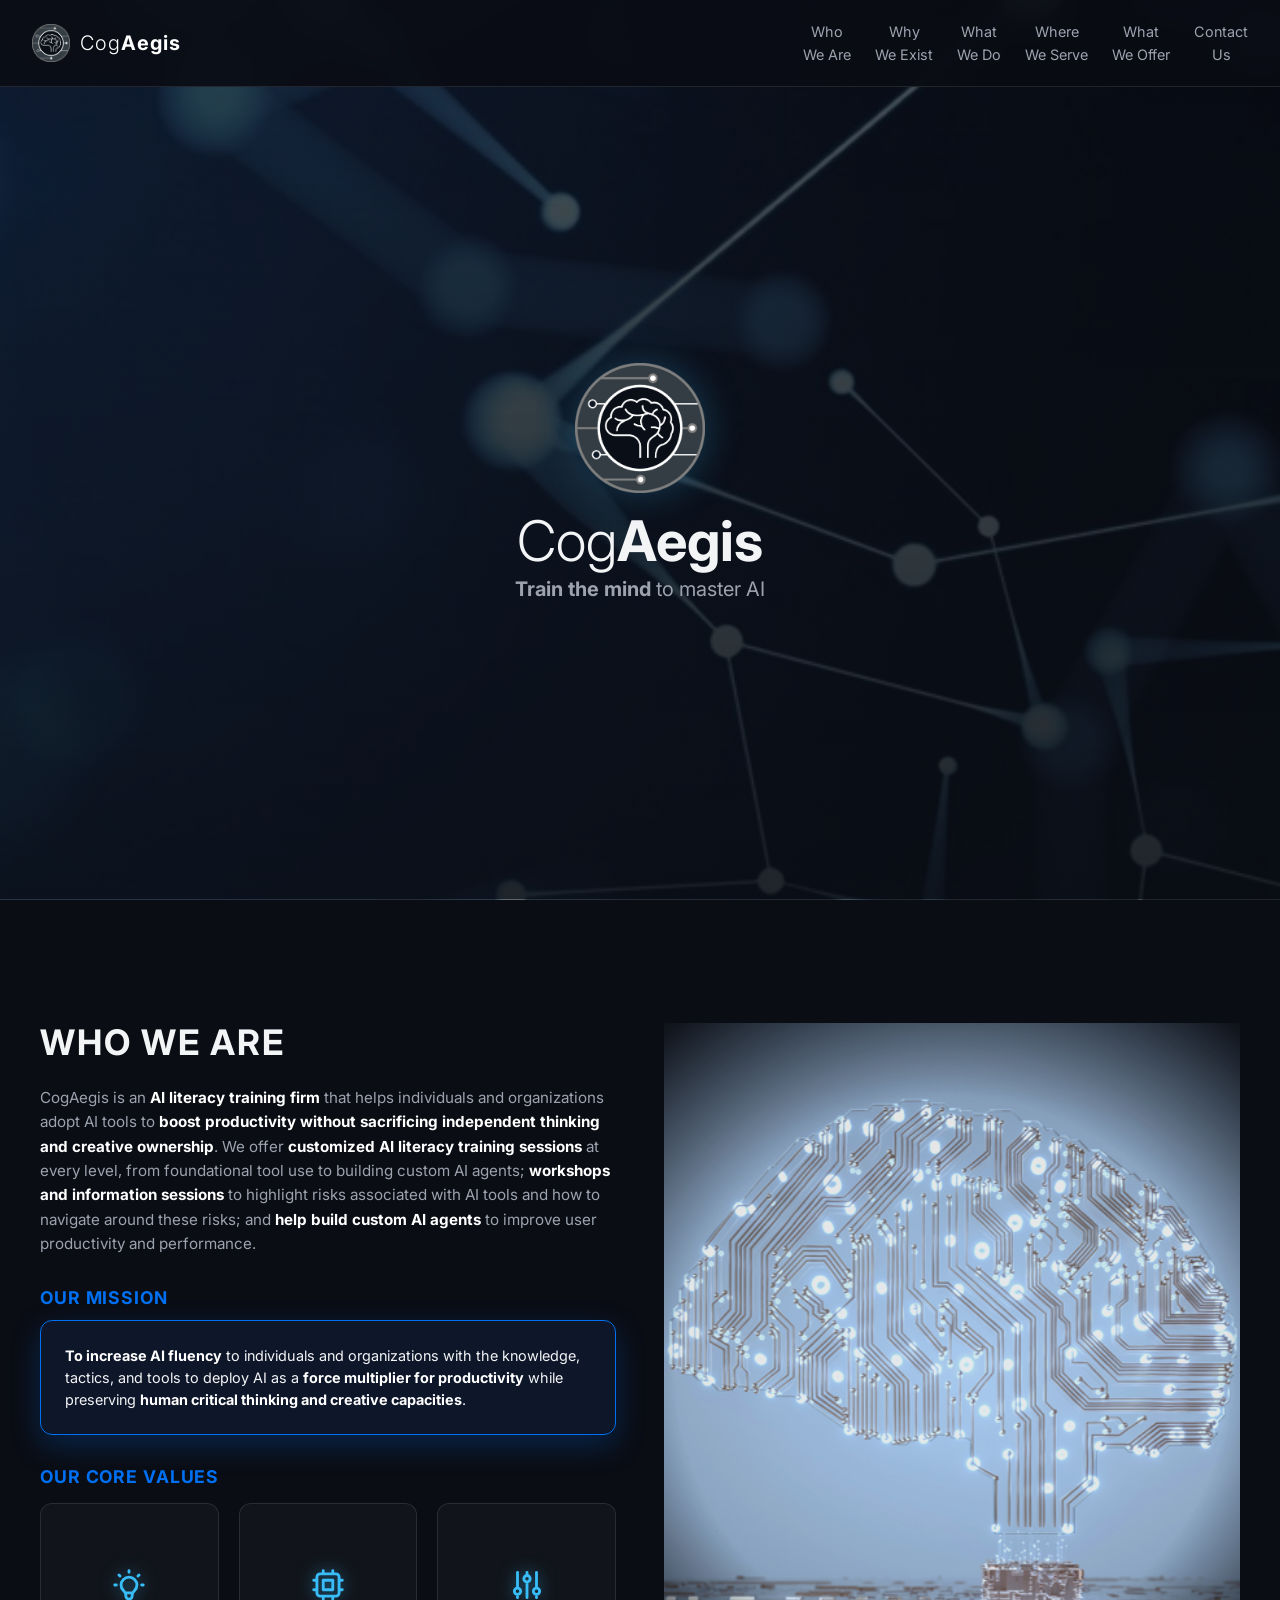
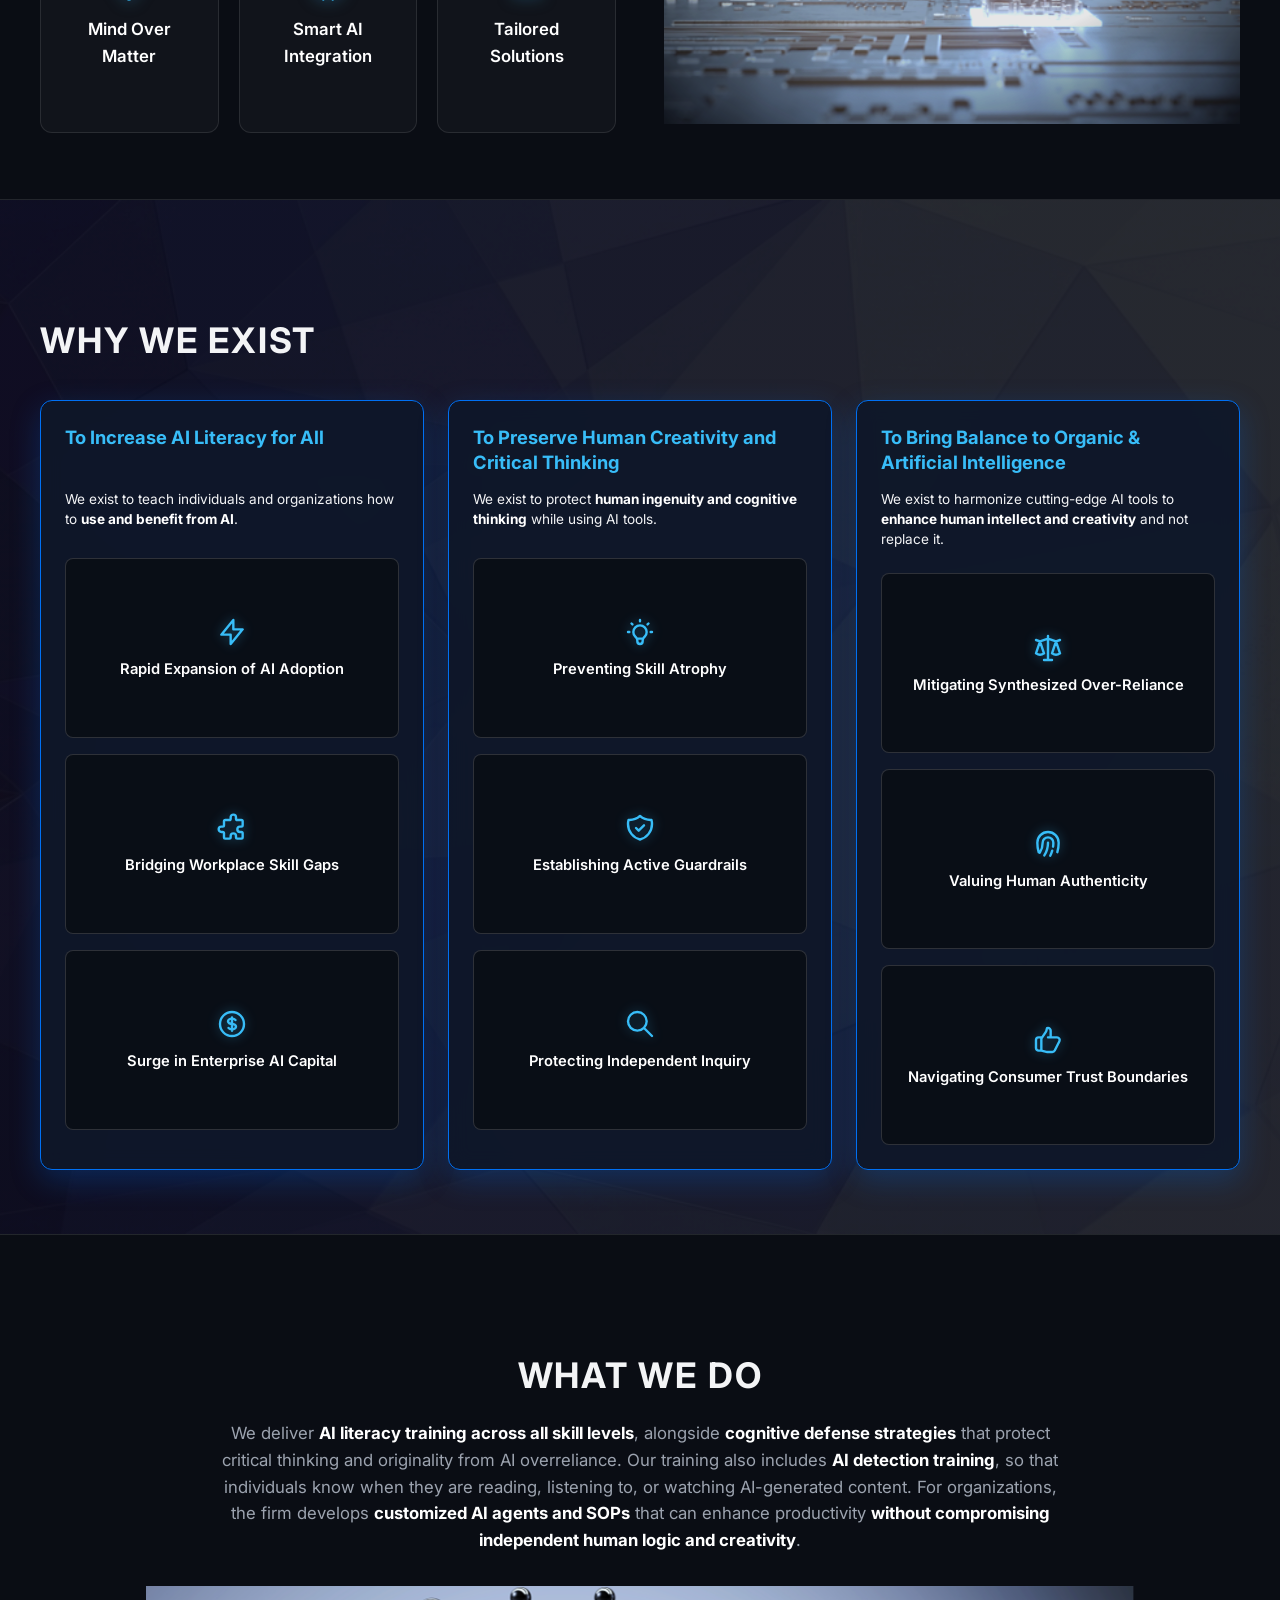
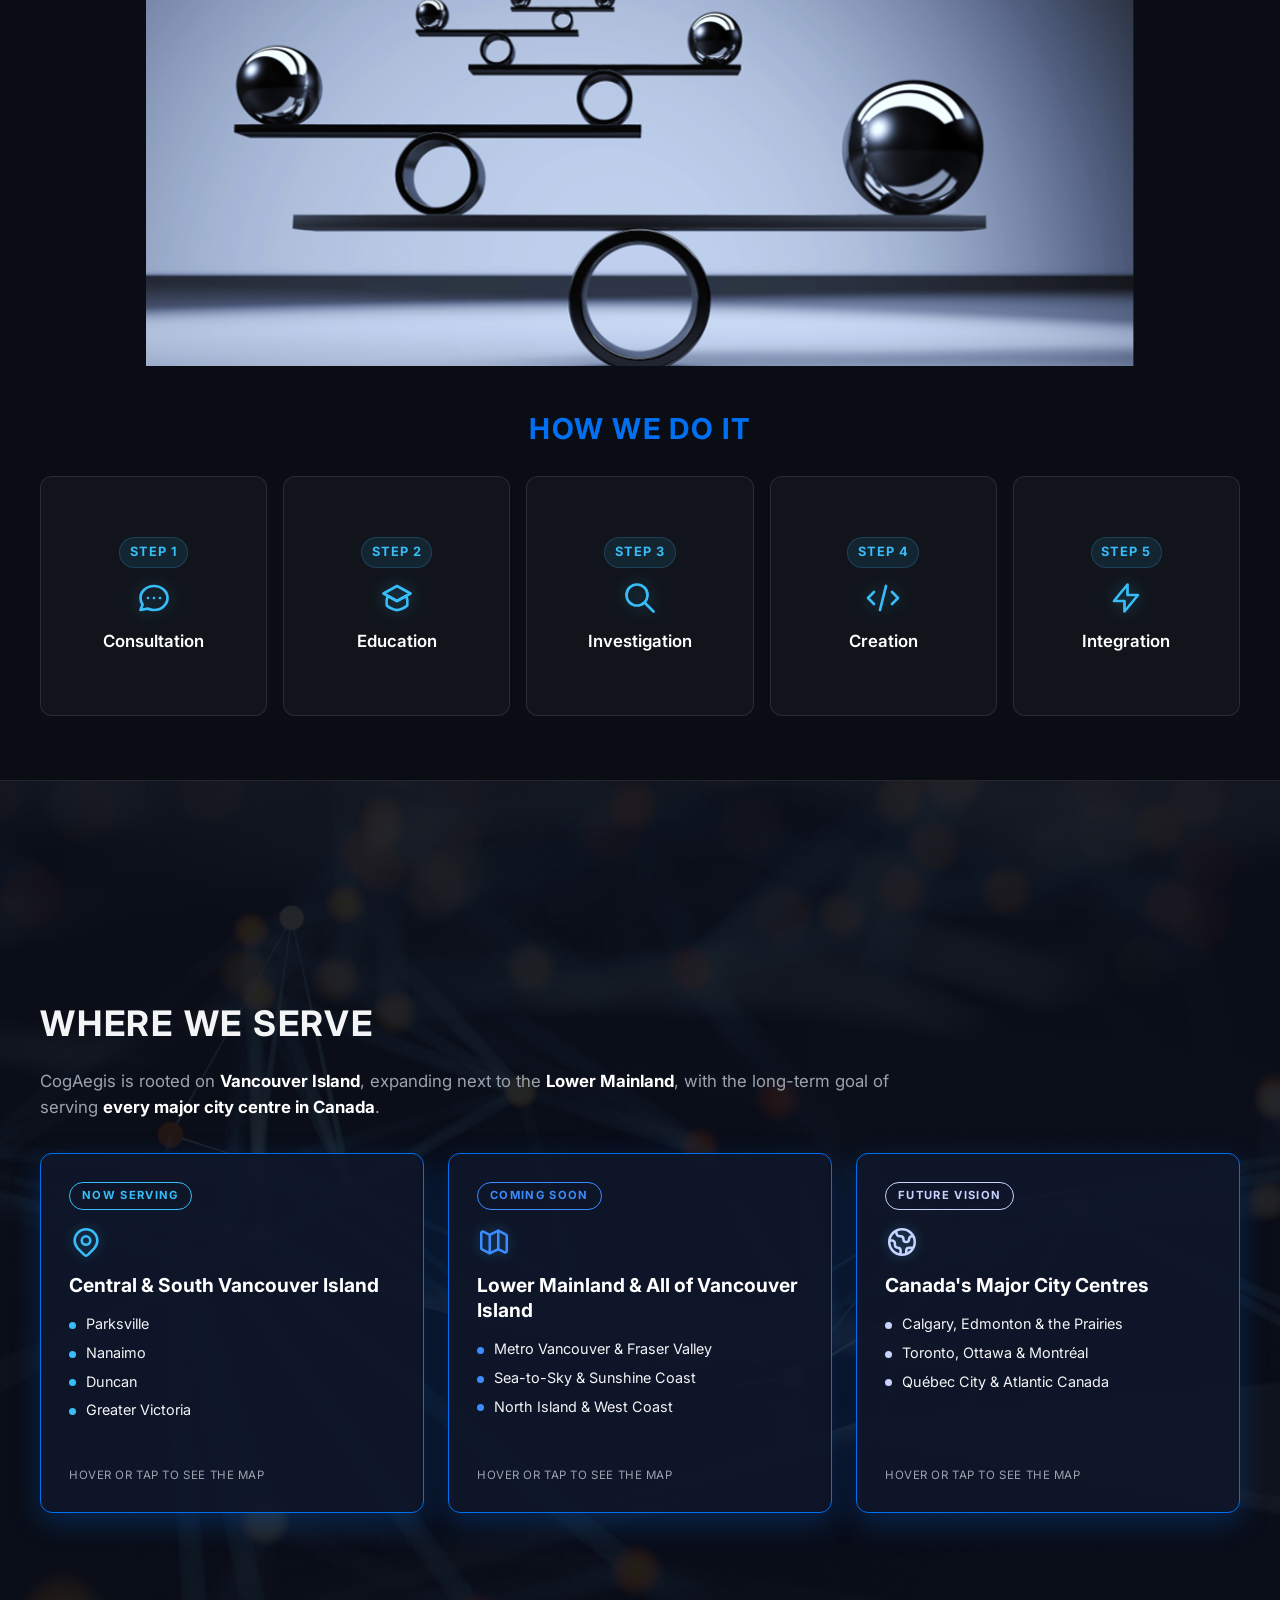
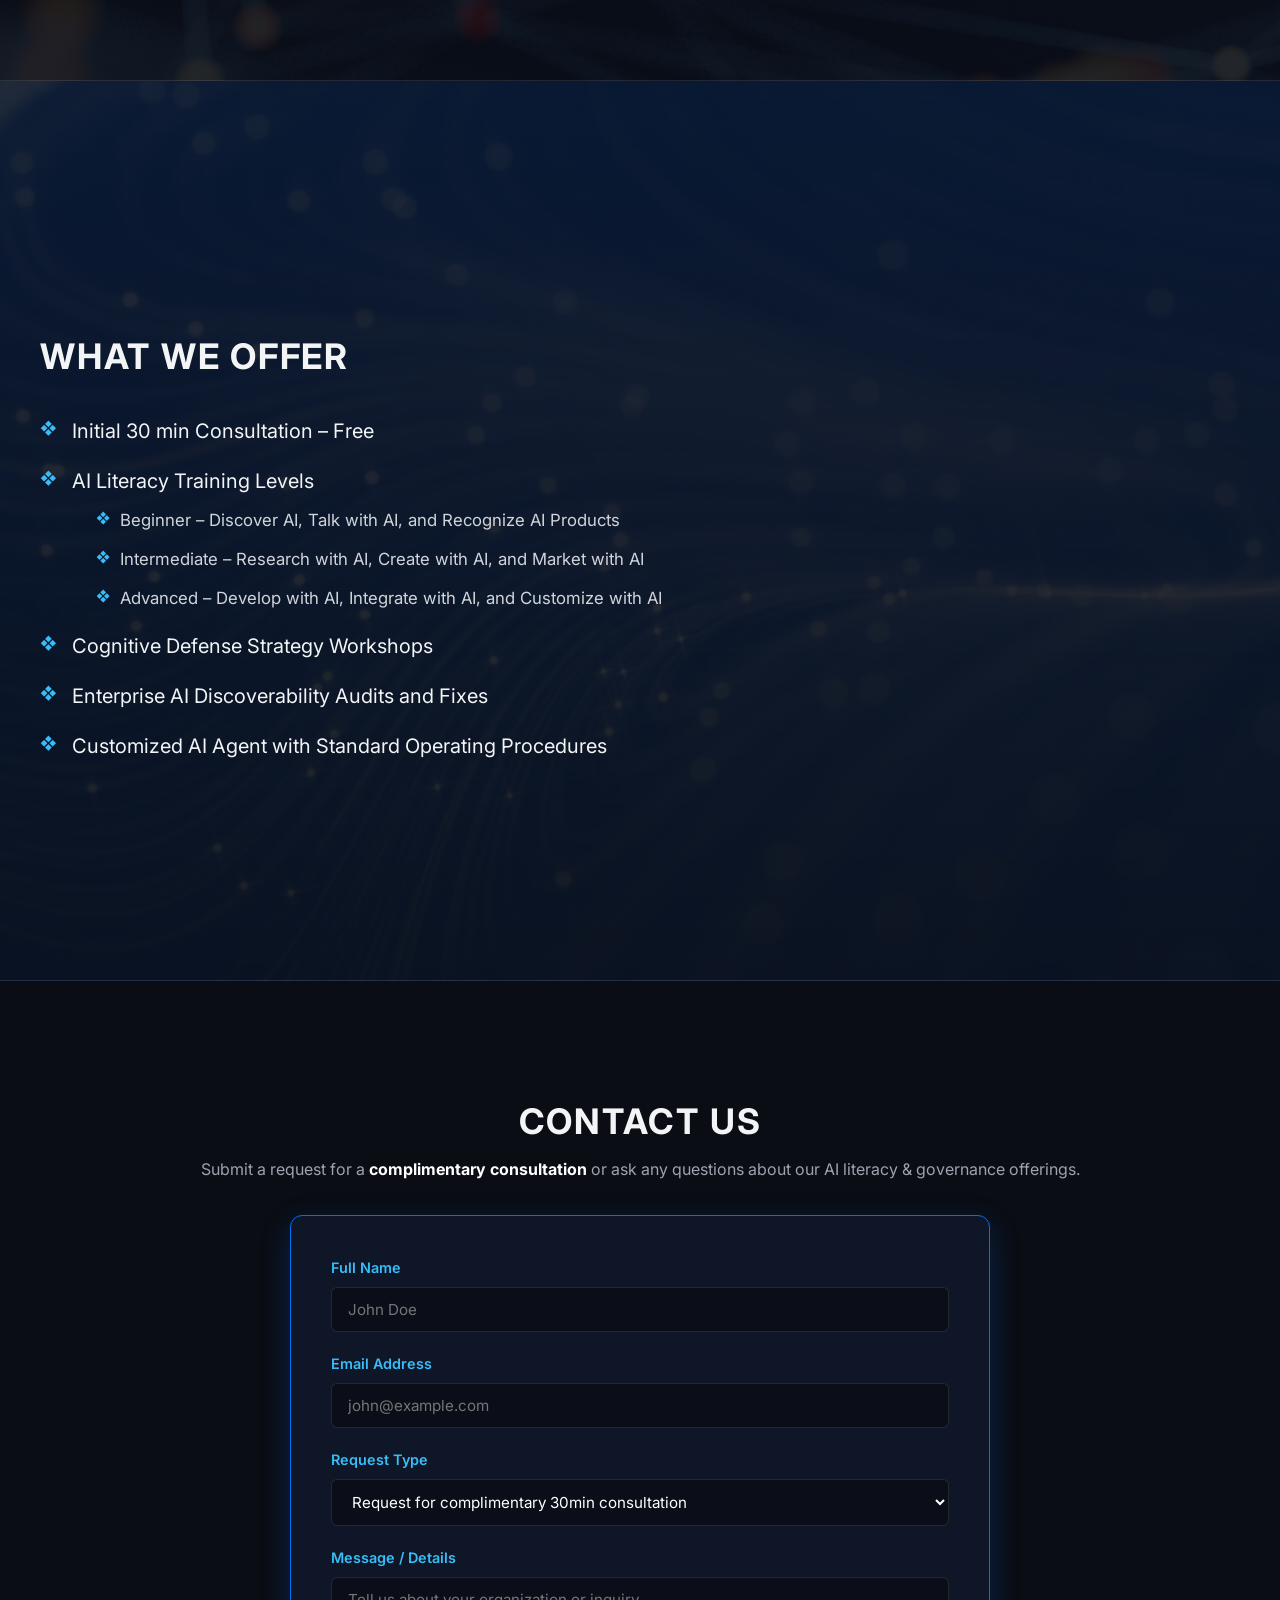
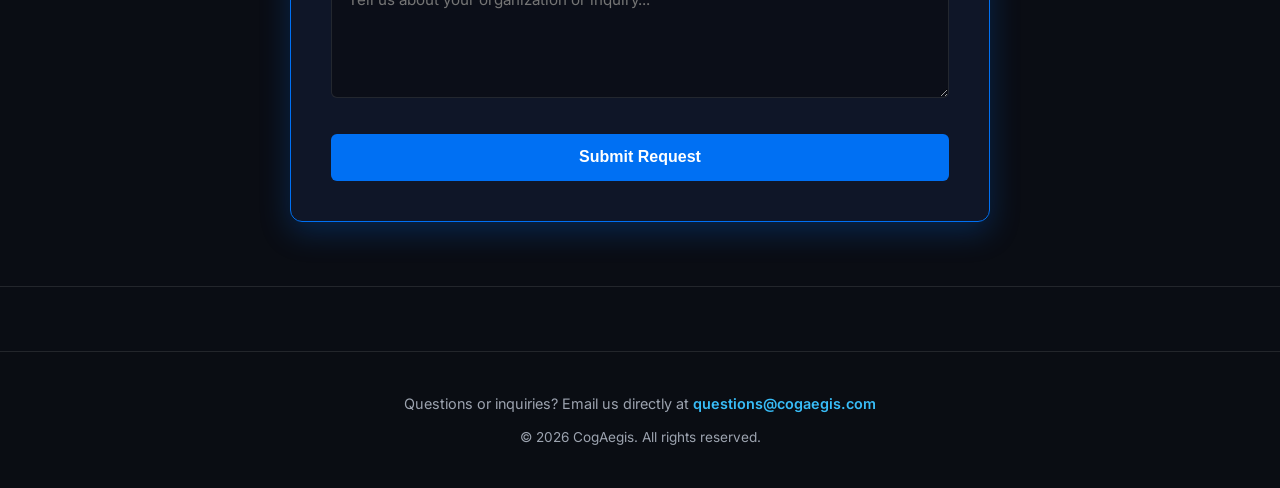
==== index.html @ 7db4342c "Implement 'Where We Serve' section with map cards Added 'Where We Serve' section with map flip cards" ====
<!DOCTYPE html>
<html lang="en">
<head>
  <meta charset="UTF-8">
  <meta name="viewport" content="width=device-width, initial-scale=1.0">
  <title>CogAegis | Train the mind to master AI</title>
  <link rel="icon" type="image/png" href="images/logo1.png">
  <link rel="apple-touch-icon" href="images/logo1.png">
  <link rel="preconnect" href="https://fonts.googleapis.com">
  <link rel="preconnect" href="https://fonts.gstatic.com" crossorigin>
  <link href="https://fonts.googleapis.com/css2?family=Inter:wght@300;400;600;700&display=swap" rel="stylesheet">
  <style>
    :root {
      --bg-dark: #0a0d14;
      --card-bg: rgba(255, 255, 255, 0.03);
      --border-color: rgba(255, 255, 255, 0.1);
      --accent-blue: #0070f3;
      --accent-cyan: #38bdf8;
      --text-main: #f3f4f6;
      --text-muted: #9ca3af;
      --theme-highlight-bg: rgba(15, 23, 42, 0.98);
      --theme-highlight-border: #0070f3;
      --theme-highlight-shadow: 0 10px 30px rgba(0, 112, 243, 0.25);
      --content-max: 1200px; /* one shared content width for every section */
    }

    html {
      scroll-behavior: smooth;
    }

    * { box-sizing: border-box; margin: 0; padding: 0; }
    body {
      font-family: 'Inter', sans-serif;
      background-color: var(--bg-dark);
      color: var(--text-main);
      line-height: 1.6;
      overflow-x: hidden;
    }

    h2 { font-size: 2.2rem; font-weight: 700; letter-spacing: 0.05em; }

    /* Shared content wrapper: keeps every section's left/right edges lined up */
    .container {
      width: 100%;
      max-width: var(--content-max);
      margin: 0 auto;
    }

    /* Navigation Header */
    header {
      position: fixed;
      top: 0;
      width: 100%;
      padding: 1.25rem 2rem;
      display: flex;
      justify-content: space-between;
      align-items: center;
      background: rgba(10, 13, 20, 0.92);
      backdrop-filter: blur(10px);
      z-index: 1000;
      border-bottom: 1px solid var(--border-color);
    }
    
    header .logo,
    header .logo:visited,
    header .logo:hover,
    header .logo:active { 
      font-size: 1.25rem; 
      letter-spacing: 0.05em; 
      color: #fff; 
      text-decoration: none !important;
      cursor: pointer;
      display: inline-flex;
      align-items: center;
      gap: 0.6rem;
      flex-shrink: 0;
    }
    .header-logo-img {
      height: 38px;
      width: 38px;
      display: block;
    }

    /* Hero logo mark above the CogAegis wordmark */
    .hero-logo-img {
      display: block;
      width: 130px;
      height: 130px;
      margin: 0 auto 1.25rem auto;
      filter: drop-shadow(0 0 18px rgba(56, 189, 248, 0.25));
    }
    
    .logo-cog { font-weight: 300; }
    .logo-aegis { font-weight: 700; }
    
    nav {
      display: flex;
      align-items: center;
      gap: 1.5rem;
    }
    
    nav a { 
      color: var(--text-muted); 
      text-decoration: none; 
      font-size: 0.9rem; 
      transition: 0.3s; 
      white-space: nowrap;
      text-align: center;
    }
    nav a:hover { color: #fff; }

    /* Section Layouts */
    .section {
      min-height: 100vh;
      padding: 7rem 2rem 4rem 2rem;
      display: flex;
      flex-direction: column;
      justify-content: center;
      position: relative;
      border-bottom: 1px solid var(--border-color);
    }
    .grid-2 { 
      display: grid; 
      grid-template-columns: 1fr 1fr; 
      gap: 3rem; 
      width: 100%; 
      max-width: var(--content-max); 
      margin: 0 auto; 
      align-items: center; 
    }

    /* Hero Section */
    .hero {
      background: linear-gradient(rgba(10, 13, 20, 0.7), rgba(10, 13, 20, 0.9)), url('images/darkblue.jpg') center/cover;
      text-align: center;
      align-items: center;
      padding-top: 8rem;
    }

    .hero-content h1 { 
      font-size: 3.5rem; 
      margin-bottom: 0; 
      line-height: 1; 
    }

    .hero-content p { 
      font-size: 1.25rem; 
      color: var(--text-muted); 
      max-width: 600px; 
      margin: 0.5rem auto 0 auto; 
      line-height: 1.2; 
      font-weight: 400; 
    }

    /* Highlighted Box Styling */
    .theme-highlight-box {
      background: var(--theme-highlight-bg);
      border: 1px solid var(--theme-highlight-border);
      border-radius: 12px;
      padding: 1.5rem;
      box-shadow: var(--theme-highlight-shadow);
    }

    .section-subheading {
      font-size: 1.1rem;
      color: var(--accent-blue);
      font-weight: 700;
      letter-spacing: 0.05em;
    }

    /* Key Phrase Highlight — bold + brighter white so important ideas pop inside muted paragraphs */
    .key-phrase {
      font-weight: 700;
      color: #ffffff;
    }

    /* Desktop: brain image stretches to the full height of the Who We Are text column */
    @media (min-width: 901px) {
      #who .grid-2 {
        align-items: stretch;
      }
      #who .integrated-brain-container {
        min-height: 100%;
      }
      #who img.integrated-brain-img {
        position: absolute;
        inset: 0;
        width: 100%;
        height: 100%;
        max-width: none;
        object-fit: contain;
      }
    }

    /* Integrated Brain Graphic */
    .integrated-brain-container {
      position: relative;
      display: flex;
      justify-content: center;
      align-items: center;
      width: 100%;
    }
    .integrated-brain-container::before {
      content: "";
      position: absolute;
      width: 80%;
      height: 80%;
      background: radial-gradient(circle, rgba(0, 112, 243, 0.25) 0%, rgba(10, 13, 20, 0) 70%);
      z-index: 1;
      pointer-events: none;
    }
    img.integrated-brain-img {
      width: 100%;
      max-width: 520px;
      height: auto;
      object-fit: contain;
      mix-blend-mode: lighten;
      opacity: 0.9;
      filter: contrast(1.1) brightness(1.05);
      mask-image: radial-gradient(circle, rgba(0,0,0,1) 60%, rgba(0,0,0,0) 100%);
      -webkit-mask-image: radial-gradient(circle, rgba(0,0,0,1) 60%, rgba(0,0,0,0) 100%);
      z-index: 2;
    }

    /* Core Values 3-Card Grid */
    .values-grid {
      display: grid;
      grid-template-columns: repeat(3, 1fr);
      gap: 1.25rem;
      margin-top: 0.75rem;
      position: relative;
    }
    .value-flip-card {
      height: 230px;
      perspective: 1000px;
      cursor: pointer;
    }
    .value-flip-card .flip-card-inner {
      position: relative;
      width: 100%;
      height: 100%;
      text-align: center;
      transition: transform 0.8s cubic-bezier(0.175, 0.885, 0.32, 1.275);
      transform-style: preserve-3d;
    }
    
    @media (min-width: 601px) {
      .value-flip-card:hover .flip-card-inner {
        transform: rotateY(180deg);
      }
    }

    .value-flip-card.is-flipped .flip-card-inner {
      transform: rotateY(180deg);
    }

    .value-flip-card .flip-card-front, 
    .value-flip-card .flip-card-back {
      position: absolute;
      width: 100%;
      height: 100%;
      -webkit-backface-visibility: hidden;
      backface-visibility: hidden;
      display: flex;
      flex-direction: column;
      justify-content: center;
      align-items: center;
      border-radius: 12px;
      padding: 1.25rem;
      box-sizing: border-box;
    }
    .value-flip-card .flip-card-front {
      background: var(--card-bg);
      border: 1px solid var(--border-color);
    }
    .value-flip-card .flip-card-front h4 { font-size: 1.05rem; color: #fff; font-weight: 600; margin-top: 0.75rem; }
    .value-icon { width: 38px; height: 38px; color: var(--accent-cyan); filter: drop-shadow(0 0 8px rgba(56, 189, 248, 0.5)); }
    .value-flip-card .flip-card-back {
      transform: rotateY(180deg);
      background: var(--theme-highlight-bg);
      border: 1px solid var(--theme-highlight-border);
      box-shadow: var(--theme-highlight-shadow);
    }
    .value-flip-card .flip-card-back h4 { font-size: 0.95rem; color: var(--accent-cyan); margin-bottom: 0.5rem; }
    .value-flip-card .flip-card-back p { font-size: 0.85rem; color: var(--text-main); line-height: 1.45; }

    /* WHY WE EXIST SECTION */
    .why-section-bg {
      background: linear-gradient(rgba(10, 13, 20, 0.88), rgba(10, 13, 20, 0.88)), url('images/backdrop2.jpg') center/cover no-repeat;
    }

    .why-horizontal-layout {
      display: grid;
      grid-template-columns: repeat(3, 1fr);
      gap: 1.5rem;
      margin-top: 2rem;
      width: 100%;
      align-items: stretch;
    }

    .subheading-box {
      background: rgba(15, 23, 42, 0.92);
      border: 1px solid var(--theme-highlight-border);
      border-radius: 12px;
      padding: 1.5rem;
      box-shadow: var(--theme-highlight-shadow);
      backdrop-filter: blur(10px);
      height: 100%;
      display: flex;
      flex-direction: column;
    }

    .subheading-box-header h3 {
      font-size: 1.15rem;
      color: var(--accent-cyan);
      margin-bottom: 0.5rem;
      line-height: 1.35;
      min-height: 3.1em;
      display: flex;
      align-items: flex-start;
    }
    .subheading-box-header p {
      font-size: 0.85rem;
      color: var(--text-main);
      margin-bottom: 1.5rem;
      line-height: 1.45;
      min-height: 3.2em;
      display: block; /* must be block, not flex: flex splits text and <strong> phrases into separate columns */
    }

    .cards-vertical-stack {
      display: flex;
      flex-direction: column;
      gap: 1rem;
      flex-grow: 1;
      position: relative;
    }

    .chart-mini-card {
      height: 180px;
      width: 100%;
      perspective: 1000px;
      cursor: pointer;
    }
    .chart-mini-card .flip-card-inner {
      position: relative;
      width: 100%;
      height: 100%;
      transition: transform 0.8s cubic-bezier(0.175, 0.885, 0.32, 1.275);
      transform-style: preserve-3d;
    }
    
    @media (min-width: 601px) {
      .chart-mini-card:hover .flip-card-inner {
        transform: rotateY(180deg);
      }
    }

    .chart-mini-card.is-flipped .flip-card-inner {
      transform: rotateY(180deg);
    }

    .chart-mini-card .flip-card-front,
    .chart-mini-card .flip-card-back {
      position: absolute;
      width: 100%;
      height: 100%;
      -webkit-backface-visibility: hidden;
      backface-visibility: hidden;
      border-radius: 8px;
      box-sizing: border-box;
    }

    .chart-mini-card .flip-card-front {
      background: rgba(10, 13, 20, 0.85);
      border: 1px solid rgba(255, 255, 255, 0.15);
      display: flex;
      flex-direction: column;
      justify-content: center;
      align-items: center;
      padding: 1.25rem;
      text-align: center;
      gap: 0.75rem;
    }

    .card-icon {
      width: 32px;
      height: 32px;
      color: var(--accent-cyan);
      filter: drop-shadow(0 0 6px rgba(56, 189, 248, 0.4));
      flex-shrink: 0;
    }

    .chart-mini-card .flip-card-front h4 {
      font-size: 0.92rem;
      color: #fff;
      font-weight: 600;
      line-height: 1.35;
    }

    .chart-mini-card .flip-card-back {
      transform: rotateY(180deg);
      background: #fff;
      border: 1px solid var(--accent-cyan);
      box-shadow: 0 5px 20px rgba(56, 189, 248, 0.3);
      overflow: hidden;
      position: relative;
      padding: 0;
    }
    .chart-mini-card .flip-card-back img {
      width: 100%;
      height: 100%;
      object-fit: contain;
      background: #fff;
      padding: 0.25rem;
    }
    .chart-mini-card .flip-card-back .chart-overlay-hint {
      position: absolute;
      bottom: 0;
      left: 0;
      right: 0;
      background: rgba(10, 13, 20, 0.85);
      color: var(--accent-cyan);
      font-size: 0.68rem;
      text-align: center;
      padding: 0.25rem 0;
      font-weight: 600;
      letter-spacing: 0.05em;
      text-transform: uppercase;
      backdrop-filter: blur(2px);
    }

    /* Process Flow Container Styles */
    .subsection-container {
      width: 100%;
      max-width: var(--content-max);
      margin: 1rem auto 0 auto;
      padding: 0;
      background: transparent;
      border: none;
    }
    
    .subsection-title {
      font-size: 1.8rem;
      color: var(--accent-blue);
      font-weight: 700;
      letter-spacing: 0.05em;
      margin: 1rem 0 1.5rem 0;
      text-transform: uppercase;
      text-align: center;
    }

    .process-banner { 
      width: 100%; 
      max-height: 380px; 
      object-fit: contain; 
      border: none;
      margin-top: 1rem;
      margin-bottom: 1rem; 
      background: transparent;
      padding: 0;
    }

    /* Process Step Flip Cards */
    .steps-grid { 
      display: grid; 
      grid-template-columns: repeat(5, 1fr); 
      gap: 1rem; 
    }
    
    .step-flip-card {
      height: 240px;
      perspective: 1000px;
      cursor: pointer;
    }
    .step-flip-card .flip-card-inner {
      position: relative;
      width: 100%;
      height: 100%;
      transition: transform 0.8s cubic-bezier(0.175, 0.885, 0.32, 1.275);
      transform-style: preserve-3d;
    }
    
    @media (min-width: 601px) {
      .step-flip-card:hover .flip-card-inner {
        transform: rotateY(180deg);
      }
    }

    .step-flip-card.is-flipped .flip-card-inner {
      transform: rotateY(180deg);
    }

    .step-flip-card .flip-card-front,
    .step-flip-card .flip-card-back {
      position: absolute;
      width: 100%;
      height: 100%;
      -webkit-backface-visibility: hidden;
      backface-visibility: hidden;
      border-radius: 12px;
      box-sizing: border-box;
      padding: 1.25rem;
    }
    .step-flip-card .flip-card-front {
      background: var(--card-bg);
      border: 1px solid var(--border-color);
      display: flex;
      flex-direction: column;
      justify-content: center;
      align-items: center;
      text-align: center;
      gap: 0.75rem;
    }
    .step-number {
      font-size: 0.8rem;
      font-weight: 700;
      color: var(--accent-cyan);
      text-transform: uppercase;
      letter-spacing: 0.08em;
      background: rgba(56, 189, 248, 0.1);
      padding: 0.25rem 0.6rem;
      border-radius: 20px;
      border: 1px solid rgba(56, 189, 248, 0.2);
    }
    .step-icon {
      width: 36px;
      height: 36px;
      color: var(--accent-cyan);
      filter: drop-shadow(0 0 8px rgba(56, 189, 248, 0.4));
    }
    .step-flip-card .flip-card-front h4 {
      font-size: 1.05rem;
      color: #fff;
      font-weight: 600;
    }
    .step-flip-card .flip-card-back {
      transform: rotateY(180deg);
      background: var(--theme-highlight-bg);
      border: 1px solid var(--theme-highlight-border);
      box-shadow: var(--theme-highlight-shadow);
      display: flex;
      flex-direction: column;
      justify-content: center;
      text-align: left;
    }
    .step-flip-card .flip-card-back h4 {
      font-size: 0.95rem;
      color: var(--accent-cyan);
      margin-bottom: 0.75rem;
      font-weight: 700;
      border-bottom: 1px solid var(--border-color);
      padding-bottom: 0.4rem;
    }
    .step-flip-card .flip-card-back ul {
      list-style: none;
      padding-left: 0;
    }
    .step-flip-card .flip-card-back li {
      font-size: 0.8rem;
      color: var(--text-main);
      margin-bottom: 0.5rem;
      line-height: 1.4;
      position: relative;
      padding-left: 12px;
    }
    .step-flip-card .flip-card-back li::before {
      content: "•";
      color: var(--accent-cyan);
      position: absolute;
      left: 0;
      font-weight: bold;
    }

    /* What We Offer Section Styles */
    .offer-section-bg {
      background: linear-gradient(rgba(10, 13, 20, 0.82), rgba(10, 13, 20, 0.92)), url('images/blue.jpg') center/cover no-repeat;
    }

    .offerings-list {
      list-style: none;
      margin-top: 2rem;
      padding-left: 0;
      max-width: 900px;
    }

    .offerings-list > li {
      position: relative;
      padding-left: 2rem;
      margin-bottom: 1.25rem;
      font-size: 1.25rem;
      color: var(--text-main);
      line-height: 1.5;
    }

    .offerings-list > li::before {
      content: "❖";
      position: absolute;
      left: 0;
      top: 0;
      color: var(--accent-cyan);
      font-size: 1rem;
    }

    .offerings-sublist {
      list-style: none;
      padding-left: 1.5rem;
      margin-top: 0.75rem;
      margin-bottom: 0.75rem;
    }

    .offerings-sublist > li {
      position: relative;
      padding-left: 1.5rem;
      margin-bottom: 0.85rem;
      font-size: 1.05rem;
      color: #d1d5db;
      line-height: 1.5;
    }

    .offerings-sublist > li::before {
      content: "❖";
      position: absolute;
      left: 0;
      top: 0;
      color: var(--accent-cyan);
      font-size: 0.85rem;
    }

    /* Contact Us Section */
    .contact-form-container {
      max-width: 700px;
      margin: 2rem auto 0 auto;
      background: rgba(15, 23, 42, 0.95);
      border: 1px solid var(--theme-highlight-border);
      border-radius: 12px;
      padding: 2.5rem;
      box-shadow: var(--theme-highlight-shadow);
    }

    .form-group {
      margin-bottom: 1.25rem;
      display: flex;
      flex-direction: column;
      gap: 0.5rem;
    }

    .form-group label {
      font-size: 0.9rem;
      color: var(--accent-cyan);
      font-weight: 600;
    }

    .form-group input,
    .form-group select,
    .form-group textarea {
      width: 100%;
      background: rgba(10, 13, 20, 0.8);
      border: 1px solid var(--border-color);
      border-radius: 6px;
      padding: 0.75rem 1rem;
      color: #fff;
      font-family: inherit;
      font-size: 0.95rem;
      transition: border-color 0.3s;
    }

    .form-group input:focus,
    .form-group select:focus,
    .form-group textarea:focus {
      outline: none;
      border-color: var(--accent-cyan);
    }

    .submit-btn {
      width: 100%;
      background: var(--accent-blue);
      color: #fff;
      border: none;
      border-radius: 6px;
      padding: 0.9rem;
      font-weight: 600;
      font-size: 1rem;
      cursor: pointer;
      transition: background 0.3s;
      margin-top: 1rem;
    }

    .submit-btn:hover {
      background: #0056b3;
    }


    /* ==========================================================================
       WHERE WE SERVE SECTION
       ========================================================================== */
    .where-section-bg {
      background: linear-gradient(rgba(10, 13, 20, 0.9), rgba(10, 13, 20, 0.9)), url('images/mountaingrid.jpg') center/cover no-repeat;
    }

    .where-intro {
      margin-top: 1rem;
      color: var(--text-muted);
      font-size: 1.05rem;
      max-width: 850px;
      line-height: 1.6;
    }

    .map-cards-grid {
      display: grid;
      grid-template-columns: repeat(3, 1fr);
      gap: 1.5rem;
      margin-top: 2rem;
    }

    .map-flip-card {
      height: 360px;
      perspective: 1200px;
      cursor: pointer;
    }
    .map-flip-card .flip-card-inner {
      position: relative;
      width: 100%;
      height: 100%;
      transition: transform 0.8s cubic-bezier(0.175, 0.885, 0.32, 1.275);
      transform-style: preserve-3d;
    }
    @media (min-width: 601px) {
      .map-flip-card:hover .flip-card-inner { transform: rotateY(180deg); }
    }
    .map-flip-card.is-flipped .flip-card-inner { transform: rotateY(180deg); }

    .map-flip-card .flip-card-front,
    .map-flip-card .flip-card-back {
      position: absolute;
      inset: 0;
      -webkit-backface-visibility: hidden;
      backface-visibility: hidden;
      border-radius: 12px;
      overflow: hidden;
    }

    /* Front: status tag, icon, title, list of areas */
    .map-flip-card .flip-card-front {
      background: rgba(15, 23, 42, 0.94);
      border: 1px solid var(--theme-highlight-border);
      box-shadow: var(--theme-highlight-shadow);
      padding: 1.75rem;
      display: flex;
      flex-direction: column;
      gap: 0.9rem;
    }

    /* Each card sets its own accent colour; the tag, icon and dots all read from it */
    .map-flip-card { --stage-color: var(--accent-cyan); }
    .map-flip-card.stage-soon { --stage-color: #3b8cff; }
    .map-flip-card.stage-future { --stage-color: #c7d2fe; }

    .stage-tag {
      align-self: flex-start;
      font-size: 0.7rem;
      font-weight: 700;
      letter-spacing: 0.12em;
      text-transform: uppercase;
      color: var(--stage-color);
      border: 1px solid var(--stage-color);
      border-radius: 999px;
      padding: 0.25rem 0.75rem;
    }
    .map-card-icon {
      width: 34px;
      height: 34px;
      color: var(--stage-color);
      filter: drop-shadow(0 0 6px rgba(56, 189, 248, 0.35));
    }
    .map-flip-card h3 {
      font-size: 1.2rem;
      color: #fff;
      line-height: 1.3;
    }
    .area-list {
      list-style: none;
      display: flex;
      flex-direction: column;
      gap: 0.35rem;
      font-size: 0.9rem;
      color: var(--text-main);
    }
    .area-list li::before {
      content: "";
      display: inline-block;
      width: 7px;
      height: 7px;
      border-radius: 50%;
      background: var(--stage-color);
      margin-right: 0.6rem;
      vertical-align: middle;
    }
    .map-card-hint {
      margin-top: auto;
      font-size: 0.72rem;
      color: var(--text-muted);
      letter-spacing: 0.05em;
      text-transform: uppercase;
    }

    /* Back: map preview */
    .map-flip-card .flip-card-back {
      transform: rotateY(180deg);
      background: #0b1322;
      border: 1px solid var(--accent-cyan);
      box-shadow: 0 5px 20px rgba(56, 189, 248, 0.3);
    }
    .map-flip-card .flip-card-back img {
      width: 100%;
      height: 100%;
      object-fit: cover;
      display: block;
    }
    /* Aim each preview at the part of its map that matters */
    .map-flip-card.stage-now .flip-card-back img { object-position: 100% 75%; }
    .map-flip-card.stage-soon .flip-card-back img { object-position: 55% 60%; }
    .map-flip-card.stage-future .flip-card-back img { object-fit: contain; } /* show all of Canada */
    .map-flip-card .flip-card-back .chart-overlay-hint {
      position: absolute;
      bottom: 0;
      left: 0;
      right: 0;
      background: rgba(10, 13, 20, 0.85);
      color: var(--accent-cyan);
      font-size: 0.72rem;
      text-align: center;
      padding: 0.45rem 0;
      font-weight: 600;
      letter-spacing: 0.05em;
      text-transform: uppercase;
    }

    /* Map mode for the shared lightbox: wider, dark background, taller image */
    .modal-content.is-map { max-width: 1150px; }
    .modal-content.is-map .full-chart-display img {
      max-height: 72vh;
      background: #0b1322;
      padding: 0;
    }

    @media (max-width: 900px) {
      .map-cards-grid {
        grid-template-columns: 1fr;
        max-width: 560px;
        margin-left: auto;
        margin-right: auto;
      }
      .map-flip-card { height: 320px; }
    }

    @media (max-width: 600px) {
      .where-intro { font-size: 0.95rem; }
      .map-flip-card { height: 300px; }
      .map-flip-card .flip-card-front { padding: 1.25rem; }
      .map-flip-card h3 { font-size: 1.05rem; }
    }

    /* Lightbox Modal Structure */
    .chart-modal { display: none; position: fixed; z-index: 2000; left: 0; top: 0; width: 100%; height: 100%; overflow: auto; background-color: rgba(0, 0, 0, 0.88); backdrop-filter: blur(8px); cursor: pointer; }
    .modal-content { background-color: #0d1117; margin: 3% auto; padding: 2.2rem; border: 1px solid var(--theme-highlight-border); border-radius: 12px; width: 85%; max-width: 820px; position: relative; box-shadow: 0 20px 50px rgba(0,0,0,0.9); cursor: default; }
    
    .modal-card-title { color: var(--accent-cyan); font-size: 1.15rem; font-weight: 700; text-transform: uppercase; letter-spacing: 0.04em; margin-bottom: 0.4rem; }
    .modal-card-desc { font-size: 0.92rem; color: var(--text-main); line-height: 1.5; margin-bottom: 1rem; background: rgba(255, 255, 255, 0.03); padding: 0.75rem; border-radius: 6px; border-left: 3px solid var(--accent-cyan); }
    .modal-chart-title { font-size: 0.85rem; color: var(--text-muted); font-style: italic; margin-bottom: 0.75rem; }
    .full-chart-display img { width: 100%; height: auto; max-height: 480px; object-fit: contain; border-radius: 8px; background: #fff; padding: 0.5rem; border: 1px solid var(--border-color); }
    .citation { font-size: 0.78rem; color: var(--text-muted); margin-top: 1rem; padding-top: 0.75rem; border-top: 1px solid var(--border-color); font-style: italic; line-height: 1.4; }

    /* ==========================================================================
       MOBILE RESPONSIVE MEDIA QUERIES
       ========================================================================== */

    /* Tablet & Medium Screens (Under 900px) */
    @media (max-width: 900px) {
      header {
        padding: 1rem 1.25rem;
        flex-direction: column;
        gap: 0.75rem;
        align-items: center;
      }

      nav {
        width: 100%;
        justify-content: center;
        padding-bottom: 0.25rem;
        gap: 1rem;
      }

      .section {
        padding: 8.5rem 1.5rem 3rem 1.5rem;
        min-height: auto;
      }

      .grid-2 {
        grid-template-columns: 1fr;
        gap: 2.5rem;
      }

      .integrated-brain-container {
        order: -1;
      }

      .why-horizontal-layout {
        grid-template-columns: 1fr;
        gap: 2rem;
      }

      .subheading-box-header h3, 
      .subheading-box-header p {
        min-height: auto;
      }

      .steps-grid {
        grid-template-columns: repeat(2, 1fr);
      }

      .modal-content {
        width: 92%;
        margin: 10% auto;
        padding: 1.5rem;
      }
    }

    /* Mobile Phones (Under 600px) STRICT OVERRIDES */
    @media (max-width: 600px) {
      header {
        padding: 0.75rem 0.5rem !important;
        position: fixed !important;
      }

      nav {
        display: flex !important;
        flex-wrap: wrap !important;
        justify-content: center !important;
        gap: 0.5rem 0.75rem !important;
        overflow-x: visible !important;
      }

      nav a {
        font-size: 0.72rem !important;
        line-height: 1.15 !important;
        text-align: center !important;
        display: inline-block !important;
        white-space: normal !important;
      }

      .hero {
        min-height: auto !important;
        padding-top: 9.5rem !important;
        padding-bottom: 2rem !important;
      }

      #who {
        padding-top: 1.5rem !important;
      }

      #who .grid-2 {
        gap: 1rem !important;
      }

      .integrated-brain-container {
        margin-top: 0 !important;
        margin-bottom: 0.5rem !important;
      }

      img.integrated-brain-img {
        max-width: 280px !important;
      }

      h2 {
        font-size: 1.5rem;
      }

      .hero-content h1 {
        font-size: 2.3rem;
      }

      .hero-logo-img {
        width: 90px;
        height: 90px;
        margin-bottom: 0.9rem;
      }

      .header-logo-img {
        height: 28px;
        width: 28px;
      }

      .hero-content p {
        font-size: 0.95rem;
      }

      /* Core Values Grid Mobile Layout Fixes */
      .values-grid {
        display: flex !important;
        flex-direction: row !important;
        gap: 0.5rem !important;
        width: 100%;
        align-items: flex-start;
        position: relative;
      }

      .value-flip-card {
        flex: 1 1 30%;
        aspect-ratio: 1 / 1;
        height: auto !important;
        min-height: unset !important;
        transition: opacity 0.3s ease;
        position: relative;
        z-index: 1;
      }

      /* Fixed overlay behavior: expands downwards over siblings with full wrapping background */
      .value-flip-card.is-flipped {
        position: absolute !important;
        top: 0;
        left: 0;
        width: 100% !important;
        height: max-content !important;
        min-height: 100% !important;
        z-index: 100 !important;
        aspect-ratio: auto !important;
      }

      .value-flip-card .flip-card-front, 
      .value-flip-card .flip-card-back {
        padding: 0.85rem !important;
        height: 100% !important;
        min-height: max-content !important;
        box-sizing: border-box !important;
      }

      .value-flip-card .flip-card-front h4 {
        font-size: 0.72rem !important;
        margin-top: 0.25rem !important;
        line-height: 1.1;
      }

      .value-flip-card .flip-card-back p {
        font-size: 0.85rem !important;
        line-height: 1.4 !important;
      }

      .value-icon {
        width: 24px !important;
        height: 24px !important;
      }

      /* Why We Exist Section Mobile Layout Fixes */
      .why-horizontal-layout {
        display: flex !important;
        flex-direction: column !important;
        gap: 1.25rem !important;
      }

      .cards-vertical-stack {
        display: flex !important;
        flex-direction: row !important;
        gap: 0.5rem !important;
        width: 100%;
        align-items: flex-start;
        position: relative;
      }

      .chart-mini-card {
        flex: 1 1 30%;
        aspect-ratio: 1 / 1;
        height: auto !important;
        min-height: unset !important;
        transition: opacity 0.3s ease;
        position: relative;
        z-index: 1;
      }

      /* Expanded mini chart card over siblings */
      .chart-mini-card.is-flipped {
        position: absolute !important;
        top: 0;
        left: 0;
        width: 100% !important;
        height: 200px !important;
        z-index: 100 !important;
        aspect-ratio: auto !important;
      }

      .chart-mini-card .flip-card-front {
        padding: 0.4rem !important;
        gap: 0.25rem !important;
      }

      .chart-mini-card .flip-card-front h4 {
        font-size: 0.68rem !important;
        line-height: 1.1;
      }

      .card-icon {
        width: 22px !important;
        height: 22px !important;
      }

      /* Steps on Mobile */
      .steps-grid {
        grid-template-columns: 1fr;
        gap: 0.75rem;
      }

      .step-flip-card {
        height: 180px;
      }

      .offerings-list > li {
        font-size: 1.05rem;
        padding-left: 1.5rem;
      }

      .offerings-sublist > li {
        font-size: 0.95rem;
        padding-left: 1.25rem;
      }

      .contact-form-container {
        padding: 1.25rem;
      }
    }
  </style>
</head>
<body>

  <!-- Header -->
  <header>
    <a href="#" class="logo"><img src="images/logo1.png" alt="" class="header-logo-img"><span class="logo-text"><span class="logo-cog">Cog</span><span class="logo-aegis">Aegis</span></span></a>
    <nav>
      <a href="#who">Who<br>We Are</a>
      <a href="#why">Why<br>We Exist</a>
      <a href="#what">What<br>We Do</a>
      <a href="#where">Where<br>We Serve</a>
      <a href="#offer">What<br>We Offer</a>
      <a href="#contact">Contact<br>Us</a>
    </nav>
  </header>

  <!-- Hero Section -->
  <section class="section hero">
    <div class="hero-content">
      <img src="images/logo1.png" alt="CogAegis logo" class="hero-logo-img">
      <h1><span class="logo-cog">Cog</span><span class="logo-aegis">Aegis</span></h1>
      <p><strong>Train the mind</strong> to master AI</p>
    </div>
  </section>

  <!-- Section 1: Who We Are -->
  <section id="who" class="section">
    <div class="grid-2">
      <div>
        <h2>WHO WE ARE</h2>
        <p style="margin-top: 1rem; color: var(--text-muted); font-size: 0.95rem;">
          CogAegis is an <strong class="key-phrase">AI literacy training firm</strong> that helps individuals and organizations adopt AI tools to <strong class="key-phrase">boost productivity without sacrificing independent thinking and creative ownership</strong>. We offer <strong class="key-phrase">customized AI literacy training sessions</strong> at every level, from foundational tool use to building custom AI agents; <strong class="key-phrase">workshops and information sessions</strong> to highlight risks associated with AI tools and how to navigate around these risks; and <strong class="key-phrase">help build custom AI agents</strong> to improve user productivity and performance.
        </p>

        <h3 class="section-subheading" style="margin-top: 1.75rem;">OUR MISSION</h3>
        <div class="theme-highlight-box" style="margin-top: 0.5rem;">
          <p style="color: var(--text-main); font-size: 0.9rem; line-height: 1.5;">
            <strong class="key-phrase">To increase AI fluency</strong> to individuals and organizations with the knowledge, tactics, and tools to deploy AI as a <strong class="key-phrase">force multiplier for productivity</strong> while preserving <strong class="key-phrase">human critical thinking and creative capacities</strong>.
          </p>
        </div>

        <h3 class="section-subheading" style="margin-top: 1.75rem;">OUR CORE VALUES</h3>
        <div class="values-grid">
          <div class="value-flip-card">
            <div class="flip-card-inner">
              <div class="flip-card-front">
                <svg class="value-icon" fill="none" stroke="currentColor" viewBox="0 0 24 24" xmlns="http://www.w3.org/2000/svg"><path stroke-linecap="round" stroke-linejoin="round" stroke-width="1.8" d="M9.663 17h4.673M12 3v1m6.364 1.636l-.707.707M21 12h-1M4 12H3m3.343-5.657l-.707-.707m2.828 9.9a5 5 0 117.072 0l-.548.547A3.374 3.374 0 0014 18.469V19a2 2 0 01-2 2h-0a2 2 0 01-2-2v-.531c0-.895-.356-1.754-.988-2.386l-.548-.547z"></path></svg>
                <h4>Mind Over Matter</h4>
              </div>
              <div class="flip-card-back">
                <h4>Mind Over Matter</h4>
                <p>Nothing can replace the <strong class="key-phrase">beauty of the human mind</strong> for creativity, and therefore, we must <strong class="key-phrase">actively defend it</strong>.</p>
              </div>
            </div>
          </div>

          <div class="value-flip-card">
            <div class="flip-card-inner">
              <div class="flip-card-front">
                <svg class="value-icon" fill="none" stroke="currentColor" viewBox="0 0 24 24" xmlns="http://www.w3.org/2000/svg"><path stroke-linecap="round" stroke-linejoin="round" stroke-width="1.8" d="M9 3v2m6-2v2M9 19v2m6-2v2M3 9h2m-2 6h2m14-6h2m-2 6h2M7 19h10a2 2 0 002-2V7a2 2 0 00-2-2H7a2 2 0 00-2 2v10a2 2 0 002 2zM9 9h6v6H9V9z"></path></svg>
                <h4>Smart AI Integration</h4>
              </div>
              <div class="flip-card-back">
                <h4>Smart AI Integration</h4>
                <p>AI is <strong class="key-phrase">essential for commercial survival</strong>, so we must learn to master it without compromising our <strong class="key-phrase">independent reasoning</strong>.</p>
              </div>
            </div>
          </div>

          <div class="value-flip-card">
            <div class="flip-card-inner">
              <div class="flip-card-front">
                <svg class="value-icon" fill="none" stroke="currentColor" viewBox="0 0 24 24" xmlns="http://www.w3.org/2000/svg"><path stroke-linecap="round" stroke-linejoin="round" stroke-width="1.8" d="M12 6V4m0 2a2 2 0 100 4m0-4a2 2 0 110 4m-6 8a2 2 0 100-4m0 4a2 2 0 110-4m0 4v2m0-6V4m6 6v10m6-2a2 2 0 100-4m0 4a2 2 0 110-4m0 4v2m0-6V4"></path></svg>
                <h4>Tailored Solutions</h4>
              </div>
              <div class="flip-card-back">
                <h4>Tailored Solutions</h4>
                <p>Every individual and organization faces <strong class="key-phrase">unique needs</strong> and will require <strong class="key-phrase">customized solutions</strong>.</p>
              </div>
            </div>
          </div>
        </div>
      </div>

      <div class="integrated-brain-container">
        <img src="images/brain.png" alt="CogAegis Neural Vision" class="integrated-brain-img">
      </div>
    </div>
  </section>

  <!-- Section 2: Why We Exist -->
  <section id="why" class="section why-section-bg">
    <div class="container">
      <h2>WHY WE EXIST</h2>
      
      <div class="why-horizontal-layout">
        
        <!-- Column 1 -->
        <div class="subheading-box">
          <div class="subheading-box-header">
            <h3>To Increase AI Literacy for All</h3>
            <p>We exist to teach individuals and organizations how to <strong class="key-phrase">use and benefit from AI</strong>.</p>
          </div>
          <div class="cards-vertical-stack">
            
            <div class="chart-mini-card" data-modal-title="Rapid Expansion of AI Adoption" data-modal-desc="As global usage accelerates exponentially, widespread AI literacy becomes necessary so everyone can effectively navigate and utilize these tools." data-chart-title="Number of users of generative AI worldwide from 2020 to 2032 (in 1,000s)" data-img="images/exist1a.png" data-citation="Statista. (January 19, 2026). Number of users of generative AI worldwide from 2020 to 2032 (in 1,000s) [Graph]. In Statista. Retrieved August 02, 2026, from https://www.statista.com/forecasts/1449844/ai-tool-users-worldwide/">
              <div class="flip-card-inner">
                <div class="flip-card-front">
                  <svg class="card-icon" fill="none" stroke="currentColor" viewBox="0 0 24 24" xmlns="http://www.w3.org/2000/svg"><path stroke-linecap="round" stroke-linejoin="round" stroke-width="1.8" d="M13 10V3L4 14h7v7l9-11h-7z"></path></svg>
                  <h4>Rapid Expansion of AI Adoption</h4>
                </div>
                <div class="flip-card-back">
                  <img src="images/exist1a.png" alt="Generative AI Users">
                  <div class="chart-overlay-hint">Click to Enlarge Data</div>
                </div>
              </div>
            </div>

            <div class="chart-mini-card" data-modal-title="Bridging Workplace Skill Gaps" data-modal-desc="Skill shortages stand as the main barrier to AI adoption, proving the urgent need for structured literacy training across organizations." data-chart-title="Main obstacles to artificial intelligence (AI) adoption in global business in 2025" data-img="images/exist2a.png" data-citation="World Economic Forum. (January 7, 2025). Main obstacles to artificial intelligence (AI) adoption in global business in 2025 [Graph]. In Statista. Retrieved August 02, 2026, from https://www.statista.com/statistics/1557024/barriers-ai-adoption/">
              <div class="flip-card-inner">
                <div class="flip-card-front">
                  <svg class="card-icon" fill="none" stroke="currentColor" viewBox="0 0 24 24" xmlns="http://www.w3.org/2000/svg"><path stroke-linecap="round" stroke-linejoin="round" stroke-width="1.8" d="M11 4a2 2 0 114 0v1a1 1 0 001 1h3a1 1 0 011 1v3a1 1 0 01-1 1h-1a2 2 0 100 4h1a1 1 0 011 1v3a1 1 0 01-1 1h-3a1 1 0 01-1-1v-1a2 2 0 10-4 0v1a1 1 0 01-1 1H7a1 1 0 01-1-1v-3a1 1 0 00-1-1H4a2 2 0 110-4h1a1 1 0 001-1V7a1 1 0 011-1h3a1 1 0 001-1V4z"></path></svg>
                  <h4>Bridging Workplace Skill Gaps</h4>
                </div>
                <div class="flip-card-back">
                  <img src="images/exist2a.png" alt="AI Adoption Obstacles">
                  <div class="chart-overlay-hint">Click to Enlarge Data</div>
                </div>
              </div>
            </div>

            <div class="chart-mini-card" data-modal-title="Surge in Enterprise AI Capital" data-modal-desc="Rapidly increasing commercial spend demands guided literacy to ensure enterprise AI investments deliver real operational value." data-chart-title="Generative artificial intelligence (AI) spending by global businesses in the United States from 2023 to 2025, by category" data-img="images/exist1b.png" data-citation="Menlo Ventures. (December 9, 2025). Generative artificial intelligence (AI) spending by global businesses in the United States from 2023 to 2025, by category [Graph]. In Statista. Retrieved August 02, 2026, from https://www.statista.com/statistics/1611933/generative-ai-spending-worldwide-by-category/">
              <div class="flip-card-inner">
                <div class="flip-card-front">
                  <svg class="card-icon" fill="none" stroke="currentColor" viewBox="0 0 24 24" xmlns="http://www.w3.org/2000/svg"><path stroke-linecap="round" stroke-linejoin="round" stroke-width="1.8" d="M12 8c-1.657 0-3 .895-3 2s1.343 2 3 2 3 .895 3 2-1.343 2-3 2m0-8c1.11 0 2.08.402 2.599 1M12 8V7m0 1v8m0 0v1m0-1c-1.11 0-2.08-.402-2.599-1M21 12a9 9 0 11-18 0 9 9 0 0118 0z"></path></svg>
                  <h4>Surge in Enterprise AI Capital</h4>
                </div>
                <div class="flip-card-back">
                  <img src="images/exist1b.png" alt="GenAI Spending">
                  <div class="chart-overlay-hint">Click to Enlarge Data</div>
                </div>
              </div>
            </div>

          </div>
        </div>

        <!-- Column 2 -->
        <div class="subheading-box">
          <div class="subheading-box-header">
            <h3>To Preserve Human Creativity and Critical Thinking</h3>
            <p>We exist to protect <strong class="key-phrase">human ingenuity and cognitive thinking</strong> while using AI tools.</p>
          </div>
          <div class="cards-vertical-stack">
            
            <div class="chart-mini-card" data-modal-title="Preventing Skill Atrophy" data-modal-desc="Rising concern over cognitive decline highlights our mission to safeguard foundational reasoning skills against passive AI usage." data-chart-title="Teachers express worry over artificial intelligence's effect on critical skills in 2024, by AI user vs non AI user" data-img="images/exist1c.png" data-citation="The Alan Turing Institute. (June 8, 2025). Teachers express worry over artificial intelligence's effect on critical skills in 2024, by AI user vs non AI user [Graph]. In Statista. Retrieved August 02, 2026, from https://www.statista.com/statistics/1616473/ai-critical-thinking-concerns/">
              <div class="flip-card-inner">
                <div class="flip-card-front">
                  <svg class="card-icon" fill="none" stroke="currentColor" viewBox="0 0 24 24" xmlns="http://www.w3.org/2000/svg"><path stroke-linecap="round" stroke-linejoin="round" stroke-width="1.8" d="M9.663 17h4.673M12 3v1m6.364 1.636l-.707.707M21 12h-1M4 12H3m3.343-5.657l-.707-.707m2.828 9.9a5 5 0 117.072 0l-.548.547A3.374 3.374 0 0014 18.469V19a2 2 0 01-2 2h-0a2 2 0 01-2-2v-.531c0-.895-.356-1.754-.988-2.386l-.548-.547z"></path></svg>
                  <h4>Preventing Skill Atrophy</h4>
                </div>
                <div class="flip-card-back">
                  <img src="images/exist1c.png" alt="Teachers Worry on Skills">
                  <div class="chart-overlay-hint">Click to Enlarge Data</div>
                </div>
              </div>
            </div>

            <div class="chart-mini-card" data-modal-title="Establishing Active Guardrails" data-modal-desc="Widespread student adoption demands intentional educational frameworks to build responsible, critical-thinking-first habits." data-chart-title="Opinion of students on the use of artificial intelligence (AI) tools in education as of January 2025" data-img="images/exist2c.png" data-citation="KPMG International. (May 15, 2025). Opinion of students on the use of artificial intelligence (AI) tools in education as of January 2025 [Graph]. In Statista. Retrieved August 02, 2026, from https://www.statista.com/statistics/1615911/student-perspectives-on-ai-use-in-education/">
              <div class="flip-card-inner">
                <div class="flip-card-front">
                  <svg class="card-icon" fill="none" stroke="currentColor" viewBox="0 0 24 24" xmlns="http://www.w3.org/2000/svg"><path stroke-linecap="round" stroke-linejoin="round" stroke-width="1.8" d="M9 12l2 2 4-4m5.618-4.016A11.955 11.955 0 0112 2.944a11.955 11.955 0 01-8.618 3.04A12.02 12.02 0 003 9c0 5.591 3.824 10.29 9 11.622 5.176-1.332 9-6.03 9-11.622 0-1.042-.133-2.052-.382-3.016z"></path></svg>
                  <h4>Establishing Active Guardrails</h4>
                </div>
                <div class="flip-card-back">
                  <img src="images/exist2c.png" alt="Students Opinion on AI">
                  <div class="chart-overlay-hint">Click to Enlarge Data</div>
                </div>
              </div>
            </div>

            <div class="chart-mini-card" data-modal-title="Protecting Independent Inquiry" data-modal-desc="Journalistic risks emphasize why we must defend truth, original analysis, and rigorous fact-checking in automated environments." data-chart-title="Potential long-term risks of the increasing use of artificial intelligence (AI) to journalism according to journalists worldwide as of November 2024" data-img="images/exist3c.png" data-citation="Thomson Reuters. (January 27, 2025). Potential long-term risks of the increasing use of artificial intelligence (AI) to journalism according to journalists worldwide as of November 2024 [Graph]. In Statista. Retrieved August 02, 2026, from https://www.statista.com/statistics/1623863/risks-of-ai-in-journalism-worldwide/">
              <div class="flip-card-inner">
                <div class="flip-card-front">
                  <svg class="card-icon" fill="none" stroke="currentColor" viewBox="0 0 24 24" xmlns="http://www.w3.org/2000/svg"><path stroke-linecap="round" stroke-linejoin="round" stroke-width="1.8" d="M21 21l-6-6m2-5a7 7 0 11-14 0 7 7 0 0114 0z"></path></svg>
                  <h4>Protecting Independent Inquiry</h4>
                </div>
                <div class="flip-card-back">
                  <img src="images/exist3c.png" alt="Risks to Journalism">
                  <div class="chart-overlay-hint">Click to Enlarge Data</div>
                </div>
              </div>
            </div>

          </div>
        </div>

        <!-- Column 3 -->
        <div class="subheading-box">
          <div class="subheading-box-header">
            <h3>To Bring Balance to Organic & Artificial Intelligence</h3>
            <p>We exist to harmonize cutting-edge AI tools to <strong class="key-phrase">enhance human intellect and creativity</strong> and not replace it.</p>
          </div>
          <div class="cards-vertical-stack">
            
            <div class="chart-mini-card" data-modal-title="Mitigating Synthesized Over-Reliance" data-modal-desc="Heavy reliance on automated task generation shows why teams need balanced workflows that center human strategy and oversight." data-chart-title="Leading uses of generative artificial intelligence (GenAI) for content tasks among marketers in the United States as of May 2024" data-img="images/exist2b.png" data-citation="Content Marketing Institute. (September 17, 2024). Leading uses of generative artificial intelligence (GenAI) for content tasks among marketers in the United States as of May 2024 [Graph]. In Statista. Retrieved August 02, 2026, from https://www.statista.com/statistics/1499288/uses-genai-content-marketing-united-states/">
              <div class="flip-card-inner">
                <div class="flip-card-front">
                  <svg class="card-icon" fill="none" stroke="currentColor" viewBox="0 0 24 24" xmlns="http://www.w3.org/2000/svg"><path stroke-linecap="round" stroke-linejoin="round" stroke-width="1.8" d="M3 6l3 1m0 0l-3 9a5.002 5.002 0 006.001 0M6 7l3 9M6 7l6-2m6 2l3-1m-3 1l-3 9a5.002 5.002 0 006.001 0M18 7l3 9m-3-9l-6-2m0-2v2m0 16V5m0 16H9m3 0h3"></path></svg>
                  <h4>Mitigating Synthesized Over-Reliance</h4>
                </div>
                <div class="flip-card-back">
                  <img src="images/exist2b.png" alt="Leading Uses of GenAI">
                  <div class="chart-overlay-hint">Click to Enlarge Data</div>
                </div>
              </div>
            </div>

            <div class="chart-mini-card" data-modal-title="Valuing Human Authenticity" data-modal-desc="Shifting quality perceptions require frameworks that balance automated efficiency with genuine, irreplaceable organic perspective." data-chart-title="Opinion of AI-generated content being better than human-created content among consumers in the United States as of 2024" data-img="images/exist3b.png" data-citation="Top10.com. (March 24, 2024). Opinion of AI-generated content being better than human-created content among consumers in the United States as of 2024 [Graph]. In Statista. Retrieved August 02, 2026, from https://www.statista.com/statistics/1461390/ai-generated-content-better-than-human-created-content/">
              <div class="flip-card-inner">
                <div class="flip-card-front">
                  <svg class="card-icon" fill="none" stroke="currentColor" viewBox="0 0 24 24" xmlns="http://www.w3.org/2000/svg"><path stroke-linecap="round" stroke-linejoin="round" stroke-width="1.8" d="M12 11c0 3.517-1.009 6.799-2.753 9.571m-3.44-2.04l.054-.09A13.916 13.916 0 008 11a4 4 0 118 0c0 1.017-.07 2.019-.203 3m-2.118 6.844A21.88 21.88 0 0015.171 17m3.839 1.132c.645-2.266.99-4.659.99-7.132A8 8 0 004 11c0 2.476.345 4.868.99 7.135"></path></svg>
                  <h4>Valuing Human Authenticity</h4>
                </div>
                <div class="flip-card-back">
                  <img src="images/exist3b.png" alt="Opinion of AI Content">
                  <div class="chart-overlay-hint">Click to Enlarge Data</div>
                </div>
              </div>
            </div>

            <div class="chart-mini-card" data-modal-title="Navigating Consumer Trust Boundaries" data-modal-desc="Varying global willingness to delegate critical decisions underscores the necessity of maintaining human oversight in high-stakes domains." data-chart-title="Activities that worldwide consumers trust AI to do in place of human beings in 2024" data-img="images/exist4c.png" data-citation="PwC. (May 14, 2024). Which activities would you trust AI to do accurately in place of human interaction? [Graph]. In Statista. Retrieved September 02, 2026, from https://www.statista.com/statistics/1475638/consumer-trust-in-ai-activities-globally/">
              <div class="flip-card-inner">
                <div class="flip-card-front">
                  <svg class="card-icon" fill="none" stroke="currentColor" viewBox="0 0 24 24" xmlns="http://www.w3.org/2000/svg"><path stroke-linecap="round" stroke-linejoin="round" stroke-width="1.8" d="M14 10h4.764a2 2 0 011.789 2.894l-3.5 7A2 2 0 0115.263 21h-4.017c-.163 0-.326-.02-.485-.06L7 20m7-10V5a2 2 0 00-2-2h-.095c-.5 0-.905.405-.905.905 0 .714-.211 1.412-.608 2.006L7 11v9m7-10h-2M7 20H5a2 2 0 01-2-2v-6a2 2 0 012-2h2.5"></path></svg>
                  <h4>Navigating Consumer Trust Boundaries</h4>
                </div>
                <div class="flip-card-back">
                  <img src="images/exist4c.png" alt="Consumer Trust in AI Activities">
                  <div class="chart-overlay-hint">Click to Enlarge Data</div>
                </div>
              </div>
            </div>

          </div>
        </div>

      </div>
    </div>
  </section>

  <!-- Section 3: What We Do -->
  <section id="what" class="section">
    <div class="container" style="text-align: center;">
      <h2>WHAT WE DO</h2>
      <p style="margin: 1rem auto 0 auto; color: var(--text-muted); font-size: 1.05rem; max-width: 850px; line-height: 1.6;">
        We deliver <strong class="key-phrase">AI literacy training across all skill levels</strong>, alongside <strong class="key-phrase">cognitive defense strategies</strong> that protect critical thinking and originality from AI overreliance. Our training also includes <strong class="key-phrase">AI detection training</strong>, so that individuals know when they are reading, listening to, or watching AI-generated content. For organizations, the firm develops <strong class="key-phrase">customized AI agents and SOPs</strong> that can enhance productivity <strong class="key-phrase">without compromising independent human logic and creativity</strong>.
      </p>

      <div class="subsection-container">
        <img src="images/balance.png" alt="How We Do It Process Graphic" class="process-banner">
        
        <h2 class="subsection-title">HOW WE DO IT</h2>
        
        <div class="steps-grid">
          
          <div class="step-flip-card">
            <div class="flip-card-inner">
              <div class="flip-card-front">
                <span class="step-number">Step 1</span>
                <svg class="step-icon" fill="none" stroke="currentColor" viewBox="0 0 24 24" xmlns="http://www.w3.org/2000/svg"><path stroke-linecap="round" stroke-linejoin="round" stroke-width="1.8" d="M8 12h.01M12 12h.01M16 12h.01M21 12c0 4.418-4.03 8-9 8a9.863 9.863 0 01-4.255-.949L3 20l1.395-3.72C3.512 15.042 3 13.574 3 12c0-4.418 4.03-8 9-8s9 3.582 9 8z"></path></svg>
                <h4>Consultation</h4>
              </div>
              <div class="flip-card-back">
                <h4>Consultation</h4>
                <ul>
                  <li>Identify Client's AI literacy level</li>
                  <li>Determine Client's AI literacy goals</li>
                </ul>
              </div>
            </div>
          </div>

          <div class="step-flip-card">
            <div class="flip-card-inner">
              <div class="flip-card-front">
                <span class="step-number">Step 2</span>
                <svg class="step-icon" fill="none" stroke="currentColor" viewBox="0 0 24 24" xmlns="http://www.w3.org/2000/svg"><path stroke-linecap="round" stroke-linejoin="round" stroke-width="1.8" d="M12 14l9-5-9-5-9 5 9 5z"></path><path stroke-linecap="round" stroke-linejoin="round" stroke-width="1.8" d="M12 14l6.16-3.422a12.083 12.083 0 01.665 6.479A11.952 11.952 0 0112 20.055a11.952 11.952 0 01-6.824-2.998 12.078 12.078 0 01.665-6.479L12 14z"></path></svg>
                <h4>Education</h4>
              </div>
              <div class="flip-card-back">
                <h4>Education</h4>
                <ul>
                  <li>Deliver customized AI training session(s)</li>
                  <li>Re-Visit Client's AI literacy goals</li>
                </ul>
              </div>
            </div>
          </div>

          <div class="step-flip-card">
            <div class="flip-card-inner">
              <div class="flip-card-front">
                <span class="step-number">Step 3</span>
                <svg class="step-icon" fill="none" stroke="currentColor" viewBox="0 0 24 24" xmlns="http://www.w3.org/2000/svg"><path stroke-linecap="round" stroke-linejoin="round" stroke-width="1.8" d="M21 21l-6-6m2-5a7 7 0 11-14 0 7 7 0 0114 0z"></path></svg>
                <h4>Investigation</h4>
              </div>
              <div class="flip-card-back">
                <h4>Investigation</h4>
                <ul>
                  <li>Identify areas in Client's operations for AI integration</li>
                  <li>Determine Client's AI integration goals</li>
                </ul>
              </div>
            </div>
          </div>

          <div class="step-flip-card">
            <div class="flip-card-inner">
              <div class="flip-card-front">
                <span class="step-number">Step 4</span>
                <svg class="step-icon" fill="none" stroke="currentColor" viewBox="0 0 24 24" xmlns="http://www.w3.org/2000/svg"><path stroke-linecap="round" stroke-linejoin="round" stroke-width="1.8" d="M10 20l4-16m4 4l4 4-4 4M6 16l-4-4 4-4"></path></svg>
                <h4>Creation</h4>
              </div>
              <div class="flip-card-back">
                <h4>Creation</h4>
                <ul>
                  <li>Build custom AI Agent(s) to integrate within Client's operations</li>
                  <li>Draft Client's AI standard operating procedures</li>
                </ul>
              </div>
            </div>
          </div>

          <div class="step-flip-card">
            <div class="flip-card-inner">
              <div class="flip-card-front">
                <span class="step-number">Step 5</span>
                <svg class="step-icon" fill="none" stroke="currentColor" viewBox="0 0 24 24" xmlns="http://www.w3.org/2000/svg"><path stroke-linecap="round" stroke-linejoin="round" stroke-width="1.8" d="M13 10V3L4 14h7v7l9-11h-7z"></path></svg>
                <h4>Integration</h4>
              </div>
              <div class="flip-card-back">
                <h4>Integration</h4>
                <ul>
                  <li>Introduce AI Agent(s) to existing operation</li>
                  <li>Fix and adjust the AI Agent(s) to meet Client's AI integration goals</li>
                </ul>
              </div>
            </div>
          </div>

        </div>
      </div>
    </div>
  </section>


  <!-- Section 4: Where We Serve -->
  <section id="where" class="section where-section-bg">
    <div class="container">
      <h2>WHERE WE SERVE</h2>
      <p class="where-intro">
        CogAegis is rooted on <strong class="key-phrase">Vancouver Island</strong>, expanding next to the <strong class="key-phrase">Lower Mainland</strong>, with the long-term goal of serving <strong class="key-phrase">every major city centre in Canada</strong>.
      </p>

      <div class="map-cards-grid">

        <div class="map-flip-card stage-now" data-modal-title="Now Serving: Central &amp; South Vancouver Island" data-modal-desc="We currently deliver training and services across central and south Vancouver Island, from Parksville through Nanaimo and Duncan to Greater Victoria." data-chart-title="Current service area on Vancouver Island" data-img="images/map-now.png" data-citation="Map: CogAegis. Base map data: Natural Earth (public domain). Service areas are approximate." data-label="Map">
          <div class="flip-card-inner">
            <div class="flip-card-front">
              <span class="stage-tag">Now Serving</span>
              <svg class="map-card-icon" fill="none" stroke="currentColor" viewBox="0 0 24 24" xmlns="http://www.w3.org/2000/svg"><path stroke-linecap="round" stroke-linejoin="round" stroke-width="1.8" d="M17.657 16.657L13.414 20.9a2 2 0 01-2.827 0l-4.244-4.243a8 8 0 1111.314 0z"></path><path stroke-linecap="round" stroke-linejoin="round" stroke-width="1.8" d="M15 11a3 3 0 11-6 0 3 3 0 016 0z"></path></svg>
              <h3>Central &amp; South Vancouver Island</h3>
              <ul class="area-list">
              <li>Parksville</li>
              <li>Nanaimo</li>
              <li>Duncan</li>
              <li>Greater Victoria</li>
              </ul>
              <span class="map-card-hint">Hover or tap to see the map</span>
            </div>
            <div class="flip-card-back">
              <img src="images/map-now.png" alt="Map of current CogAegis service area from Parksville to Greater Victoria" loading="lazy">
              <div class="chart-overlay-hint">Click to Enlarge Map</div>
            </div>
          </div>
        </div>


        <div class="map-flip-card stage-soon" data-modal-title="Coming Soon: Lower Mainland &amp; All of Vancouver Island" data-modal-desc="Our next step is expanding services to the Lower Mainland and the rest of Vancouver Island." data-chart-title="Planned expansion across southwestern British Columbia" data-img="images/map-soon.png" data-citation="Map: CogAegis. Base map data: Natural Earth (public domain). Service areas are approximate." data-label="Map">
          <div class="flip-card-inner">
            <div class="flip-card-front">
              <span class="stage-tag">Coming Soon</span>
              <svg class="map-card-icon" fill="none" stroke="currentColor" viewBox="0 0 24 24" xmlns="http://www.w3.org/2000/svg"><path stroke-linecap="round" stroke-linejoin="round" stroke-width="1.8" d="M9 20l-5.447-2.724A1 1 0 013 16.382V5.618a1 1 0 011.447-.894L9 7m0 13l6-3m-6 3V7m6 10l4.553 2.276A1 1 0 0021 18.382V7.618a1 1 0 00-.553-.894L15 4m0 13V4m0 0L9 7"></path></svg>
              <h3>Lower Mainland &amp; All of Vancouver Island</h3>
              <ul class="area-list">
              <li>Metro Vancouver &amp; Fraser Valley</li>
              <li>Sea-to-Sky &amp; Sunshine Coast</li>
              <li>North Island &amp; West Coast</li>
              </ul>
              <span class="map-card-hint">Hover or tap to see the map</span>
            </div>
            <div class="flip-card-back">
              <img src="images/map-soon.png" alt="Map of planned CogAegis expansion to the Lower Mainland and all of Vancouver Island" loading="lazy">
              <div class="chart-overlay-hint">Click to Enlarge Map</div>
            </div>
          </div>
        </div>


        <div class="map-flip-card stage-future" data-modal-title="Future Vision: Canada&#39;s Major City Centres" data-modal-desc="Our long-term goal is to bring AI literacy training to all of Canada&#39;s major city centres, coast to coast." data-chart-title="Future service goal: major city centres across Canada" data-img="images/map-future.png" data-citation="Map: CogAegis. Base map data: Natural Earth (public domain). Service areas are approximate." data-label="Map">
          <div class="flip-card-inner">
            <div class="flip-card-front">
              <span class="stage-tag">Future Vision</span>
              <svg class="map-card-icon" fill="none" stroke="currentColor" viewBox="0 0 24 24" xmlns="http://www.w3.org/2000/svg"><path stroke-linecap="round" stroke-linejoin="round" stroke-width="1.8" d="M3.055 11H5a2 2 0 012 2v1a2 2 0 002 2 2 2 0 012 2v2.945M8 3.935V5.5A2.5 2.5 0 0010.5 8h.5a2 2 0 012 2 2 2 0 104 0 2 2 0 012-2h1.064M15 20.488V18a2 2 0 012-2h3.064M21 12a9 9 0 11-18 0 9 9 0 0118 0z"></path></svg>
              <h3>Canada&#39;s Major City Centres</h3>
              <ul class="area-list">
              <li>Calgary, Edmonton &amp; the Prairies</li>
              <li>Toronto, Ottawa &amp; Montréal</li>
              <li>Québec City &amp; Atlantic Canada</li>
              </ul>
              <span class="map-card-hint">Hover or tap to see the map</span>
            </div>
            <div class="flip-card-back">
              <img src="images/map-future.png" alt="Map of Canada showing major city centres CogAegis aims to serve" loading="lazy">
              <div class="chart-overlay-hint">Click to Enlarge Map</div>
            </div>
          </div>
        </div>

      </div>
    </div>
  </section>

  <!-- Section 5: What We Offer -->
  <section id="offer" class="section offer-section-bg">
    <div class="container">
      <h2>WHAT WE OFFER</h2>
      
      <ul class="offerings-list">
        <li>Initial 30 min Consultation – Free</li>
        <li>
          AI Literacy Training Levels
          <ul class="offerings-sublist">
            <li>Beginner – Discover AI, Talk with AI, and Recognize AI Products</li>
            <li>Intermediate – Research with AI, Create with AI, and Market with AI</li>
            <li>Advanced – Develop with AI, Integrate with AI, and Customize with AI</li>
          </ul>
        </li>
        <li>Cognitive Defense Strategy Workshops</li>
        <li>Enterprise AI Discoverability Audits and Fixes</li>
        <li>Customized AI Agent with Standard Operating Procedures</li>
      </ul>
    </div>
  </section>

  <!-- Section 6: Contact Us -->
  <section id="contact" class="section">
    <div class="container">
      <h2 style="text-align: center;">CONTACT US</h2>
      <p style="text-align: center; color: var(--text-muted); margin-top: 0.5rem; font-size: 1rem;">
        Submit a request for a <strong class="key-phrase">complimentary consultation</strong> or ask any questions about our AI literacy & governance offerings.
      </p>

      <div class="contact-form-container">
        <form action="https://formspree.io/f/mgaeylrk" method="POST">
          <div class="form-group">
            <label for="name">Full Name</label>
            <input type="text" id="name" name="name" placeholder="John Doe" required>
          </div>
          <div class="form-group">
            <label for="email">Email Address</label>
            <input type="email" id="email" name="_replyto" placeholder="john@example.com" required>
          </div>
          <div class="form-group">
            <label for="type">Request Type</label>
            <select id="type" name="request_type">
              <option value="Request for complimentary 30min consultation">Request for complimentary 30min consultation</option>
              <option value="General inquiry">General inquiry</option>
              <option value="Interest in becoming a CogAegis agent">Interest in becoming a CogAegis agent</option>
            </select>
          </div>
          <div class="form-group">
            <label for="message">Message / Details</label>
            <textarea id="message" name="message" rows="5" placeholder="Tell us about your organization or inquiry..." required></textarea>
          </div>

          <!-- Hidden Formspree customization fields -->
          <input type="hidden" name="_subject" value="New Website Inquiry - CogAegis" />
          <input type="text" name="_gotcha" style="display:none" tabindex="-1" autocomplete="off" />

          <button type="submit" class="submit-btn">Submit Request</button>
        </form>
      </div>
    </div>
  </section>

  <!-- Global Lightbox Modal -->
  <div id="chartModal" class="chart-modal" onclick="closeChartModal()">
    <div class="modal-content" onclick="event.stopPropagation()">
      <div class="modal-card-title" id="modalCardTitle">Title</div>
      <div class="modal-card-desc" id="modalCardDesc">Description</div>
      <div class="modal-chart-title" id="modalChartTitle">Chart Title</div>
      
      <div class="full-chart-display">
        <img id="modalImage" src="" alt="Expanded Chart Data">
      </div>
      
      <p class="citation" id="modalCitation"></p>
    </div>
  </div>

  <!-- Footer with Copyright & Contact -->
  <footer style="padding: 2.5rem 1rem; text-align: center; border-top: 1px solid var(--border-color); background: rgba(10, 13, 20, 0.95); margin-top: 4rem;">
    <div style="max-width: 1200px; margin: 0 auto; display: flex; flex-direction: column; align-items: center; gap: 0.75rem;">
      <p style="color: var(--text-muted); font-size: 0.9rem;">
        Questions or inquiries? Email us directly at 
        <a href="mailto:questions@cogaegis.com" style="color: var(--accent-cyan); text-decoration: none; font-weight: 600;">questions@cogaegis.com</a>
      </p>
      <p style="color: var(--text-muted); font-size: 0.85rem;">
        &copy; 2026 CogAegis. All rights reserved.
      </p>
    </div>
  </footer>

  <script>
    // Global Modal Functions
    function openChartModal(cardTitle, cardDesc, chartTitle, imageSrc, citation, label) {
      const isMap = label === 'Map';
      document.querySelector('#chartModal .modal-content').classList.toggle('is-map', isMap);
      document.getElementById('modalCardTitle').innerText = cardTitle;
      document.getElementById('modalCardDesc').innerText = cardDesc;
      document.getElementById('modalChartTitle').innerText = (label || 'Figure Data') + ': ' + chartTitle;
      document.getElementById('modalImage').src = imageSrc;
      document.getElementById('modalCitation').innerText = citation;
      document.getElementById('chartModal').style.display = "block";
      document.body.style.overflow = "hidden";
    }

    function closeChartModal() {
      document.getElementById('chartModal').style.display = "none";
      document.body.style.overflow = "auto";
    }

    // Card Interaction Handlers for Desktop & Mobile
    document.addEventListener('DOMContentLoaded', () => {
      
      // Where We Serve map cards: desktop click opens the map; mobile tap flips first, second tap opens the map
      document.querySelectorAll('.map-flip-card').forEach(card => {
        card.addEventListener('click', (e) => {
          e.stopPropagation();
          const isMobile = window.innerWidth <= 600;
          if (!isMobile || card.classList.contains('is-flipped')) {
            openChartModal(card.dataset.modalTitle, card.dataset.modalDesc, card.dataset.chartTitle,
                           card.dataset.img, card.dataset.citation, card.dataset.label);
            return;
          }
          document.querySelectorAll('.map-flip-card.is-flipped').forEach(c => c.classList.remove('is-flipped'));
          card.classList.add('is-flipped');
        });
      });

      const allCards = document.querySelectorAll('.value-flip-card, .chart-mini-card, .step-flip-card');

      allCards.forEach(card => {
        card.addEventListener('click', (e) => {
          e.stopPropagation();
          const isMobile = window.innerWidth <= 600;

          // Why We Exist Cards: Open modal if flipped or on desktop
          if (card.classList.contains('chart-mini-card')) {
            if (!isMobile || card.classList.contains('is-flipped')) {
              openChartModal(
                card.dataset.modalTitle,
                card.dataset.modalDesc,
                card.dataset.chartTitle,
                card.dataset.img,
                card.dataset.citation
              );
              return;
            }
          }

          // Mobile Horizontal Flip/Expand Overlay Toggle
          if (isMobile) {
            const parentContainer = card.parentElement;
            const isCurrentlyFlipped = card.classList.contains('is-flipped');
            
            // Collapse all siblings in current row and make them visible again
            if (parentContainer) {
              parentContainer.querySelectorAll('.value-flip-card, .chart-mini-card, .step-flip-card').forEach(sibling => {
                sibling.classList.remove('is-flipped');
                sibling.style.opacity = '1';
                sibling.style.pointerEvents = 'auto';
              });
            }

            // If card was not flipped before, expand overlay and hide unselected siblings behind
            if (!isCurrentlyFlipped) {
              card.classList.add('is-flipped');
              if (parentContainer) {
                parentContainer.querySelectorAll('.value-flip-card, .chart-mini-card, .step-flip-card').forEach(sibling => {
                  if (sibling !== card) {
                    sibling.style.opacity = '0';
                    sibling.style.pointerEvents = 'none';
                  }
                });
              }
            }
          }
        });
      });

      // Global click listener to close flipped cards or modals when tapping outside
      document.addEventListener('click', (e) => {
        const isMobile = window.innerWidth <= 600;
        if (isMobile) {
          document.querySelectorAll('.map-flip-card.is-flipped').forEach(c => c.classList.remove('is-flipped'));
          document.querySelectorAll('.value-flip-card.is-flipped, .chart-mini-card.is-flipped, .step-flip-card.is-flipped').forEach(flippedCard => {
            flippedCard.classList.remove('is-flipped');
            const parentContainer = flippedCard.parentElement;
            if (parentContainer) {
              parentContainer.querySelectorAll('.value-flip-card, .chart-mini-card, .step-flip-card').forEach(sibling => {
                sibling.style.opacity = '1';
                sibling.style.pointerEvents = 'auto';
              });
            }
          });
        }
      });
    });
  </script>

</body>
</html>
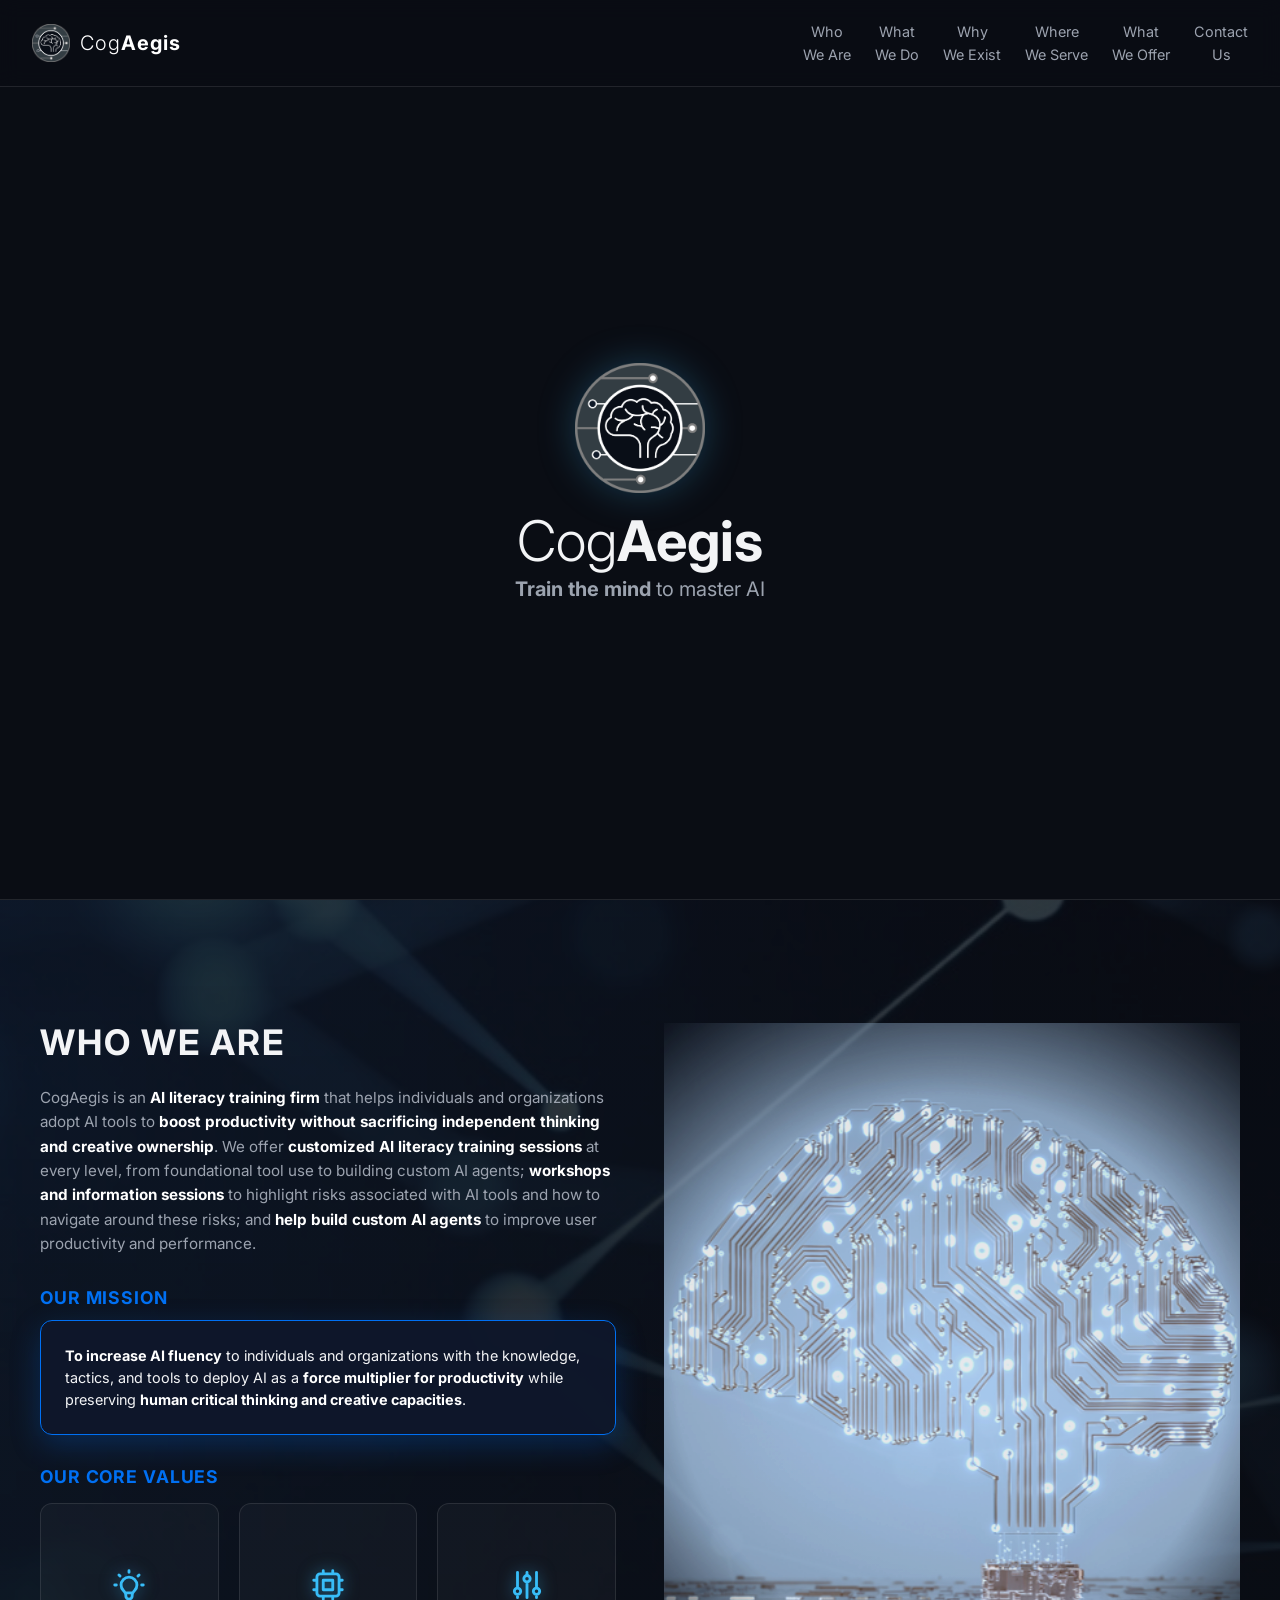
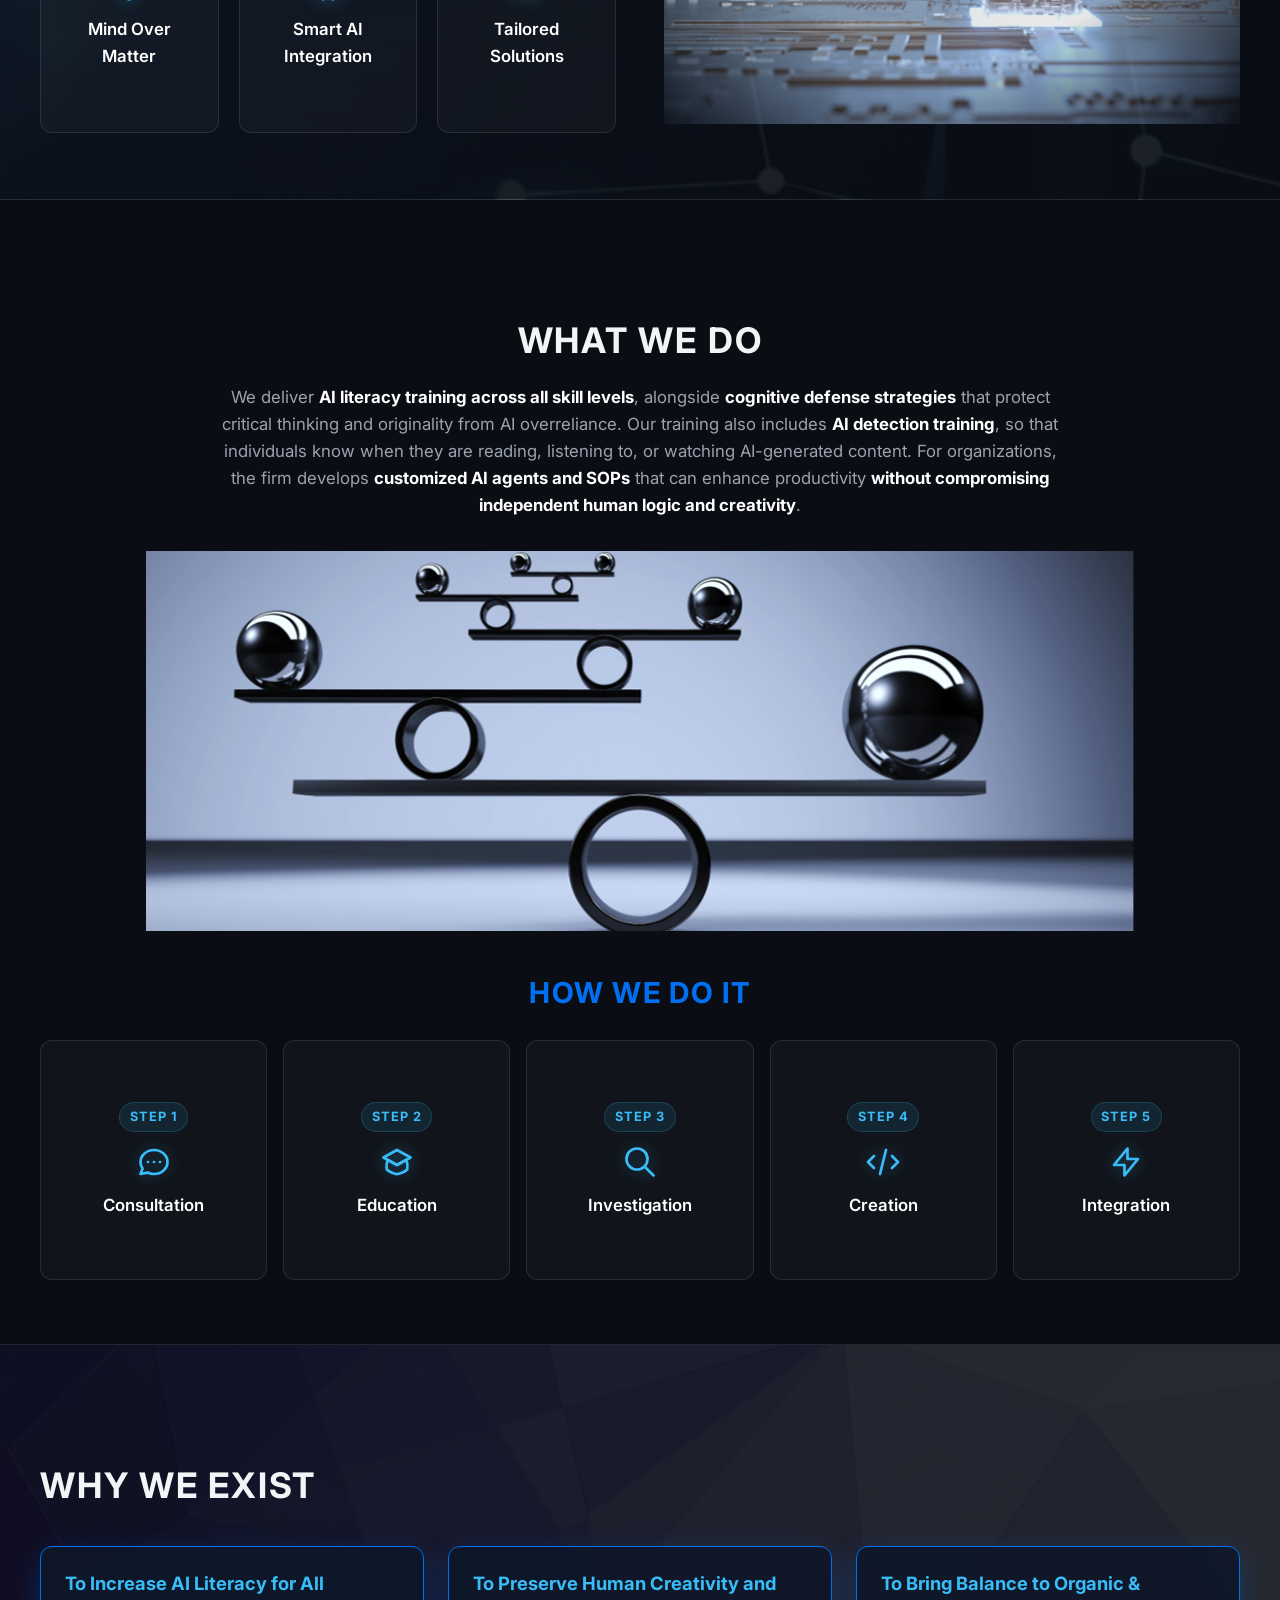
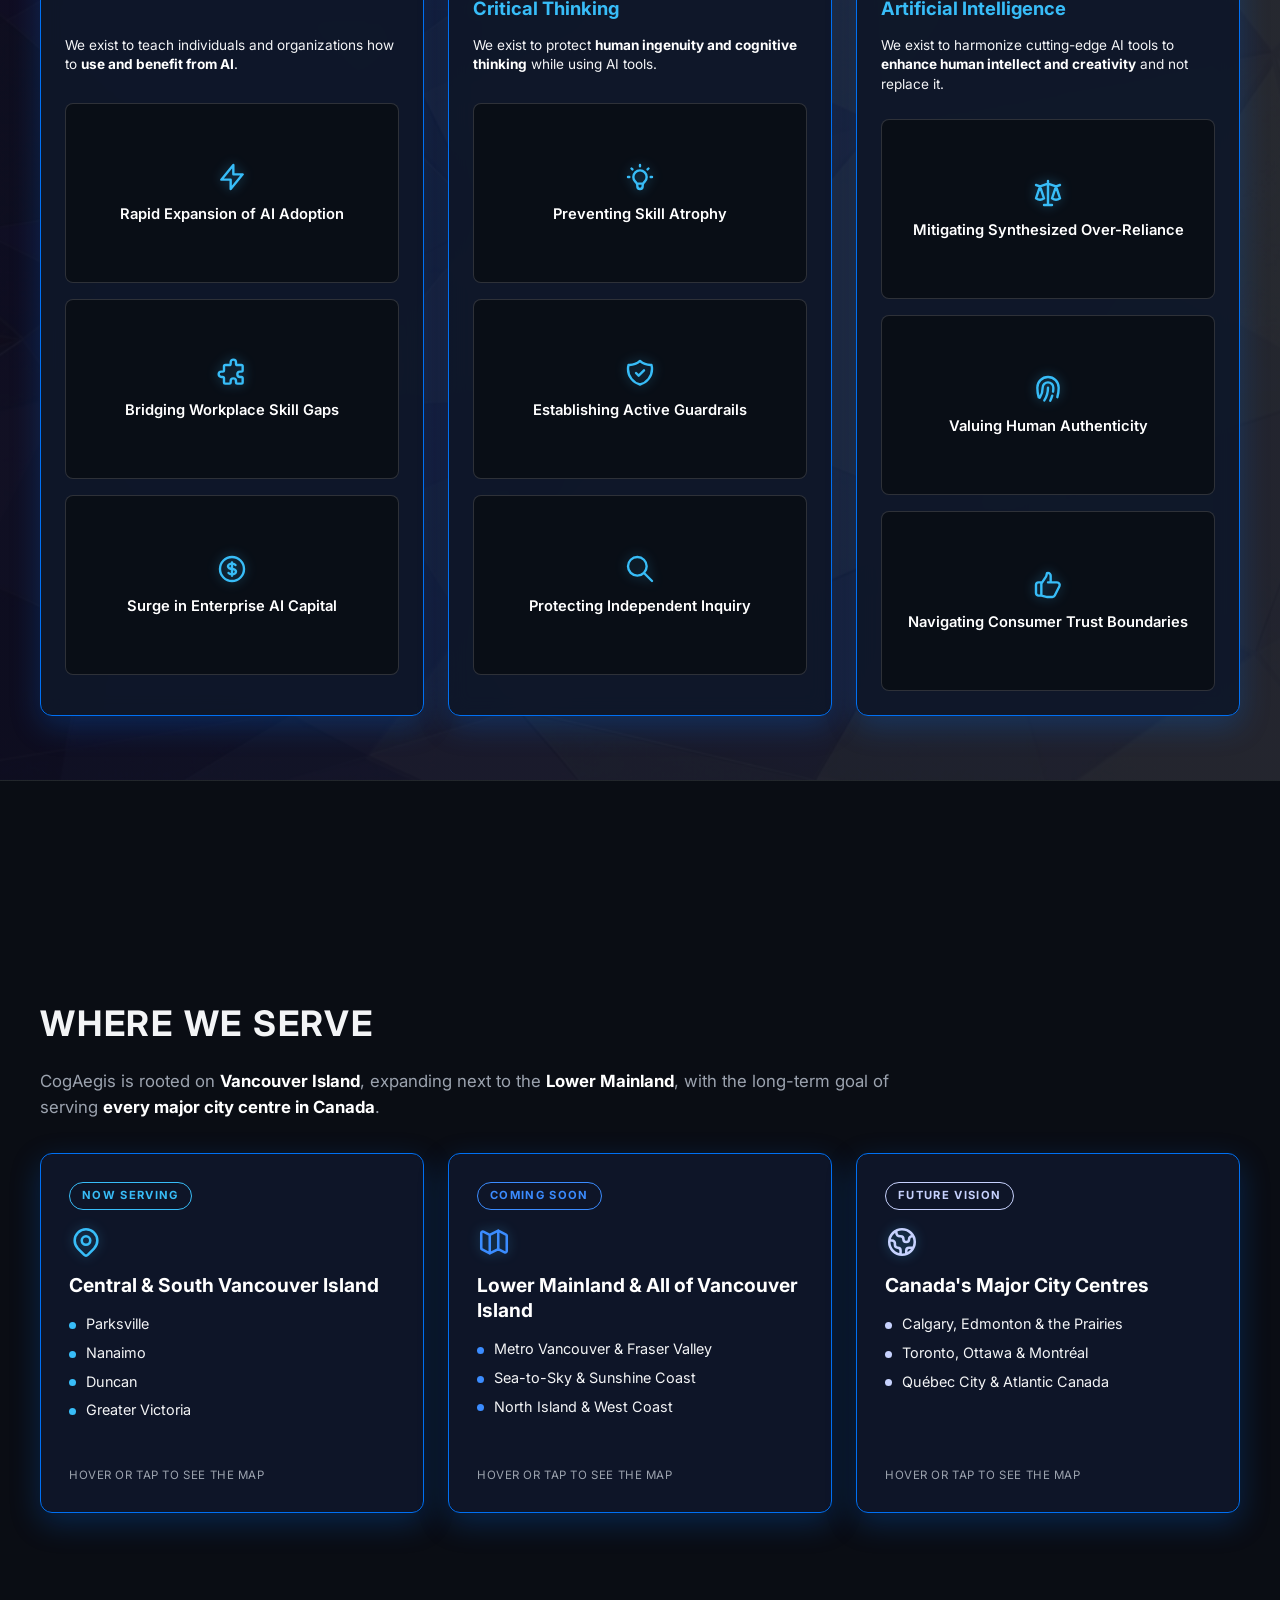
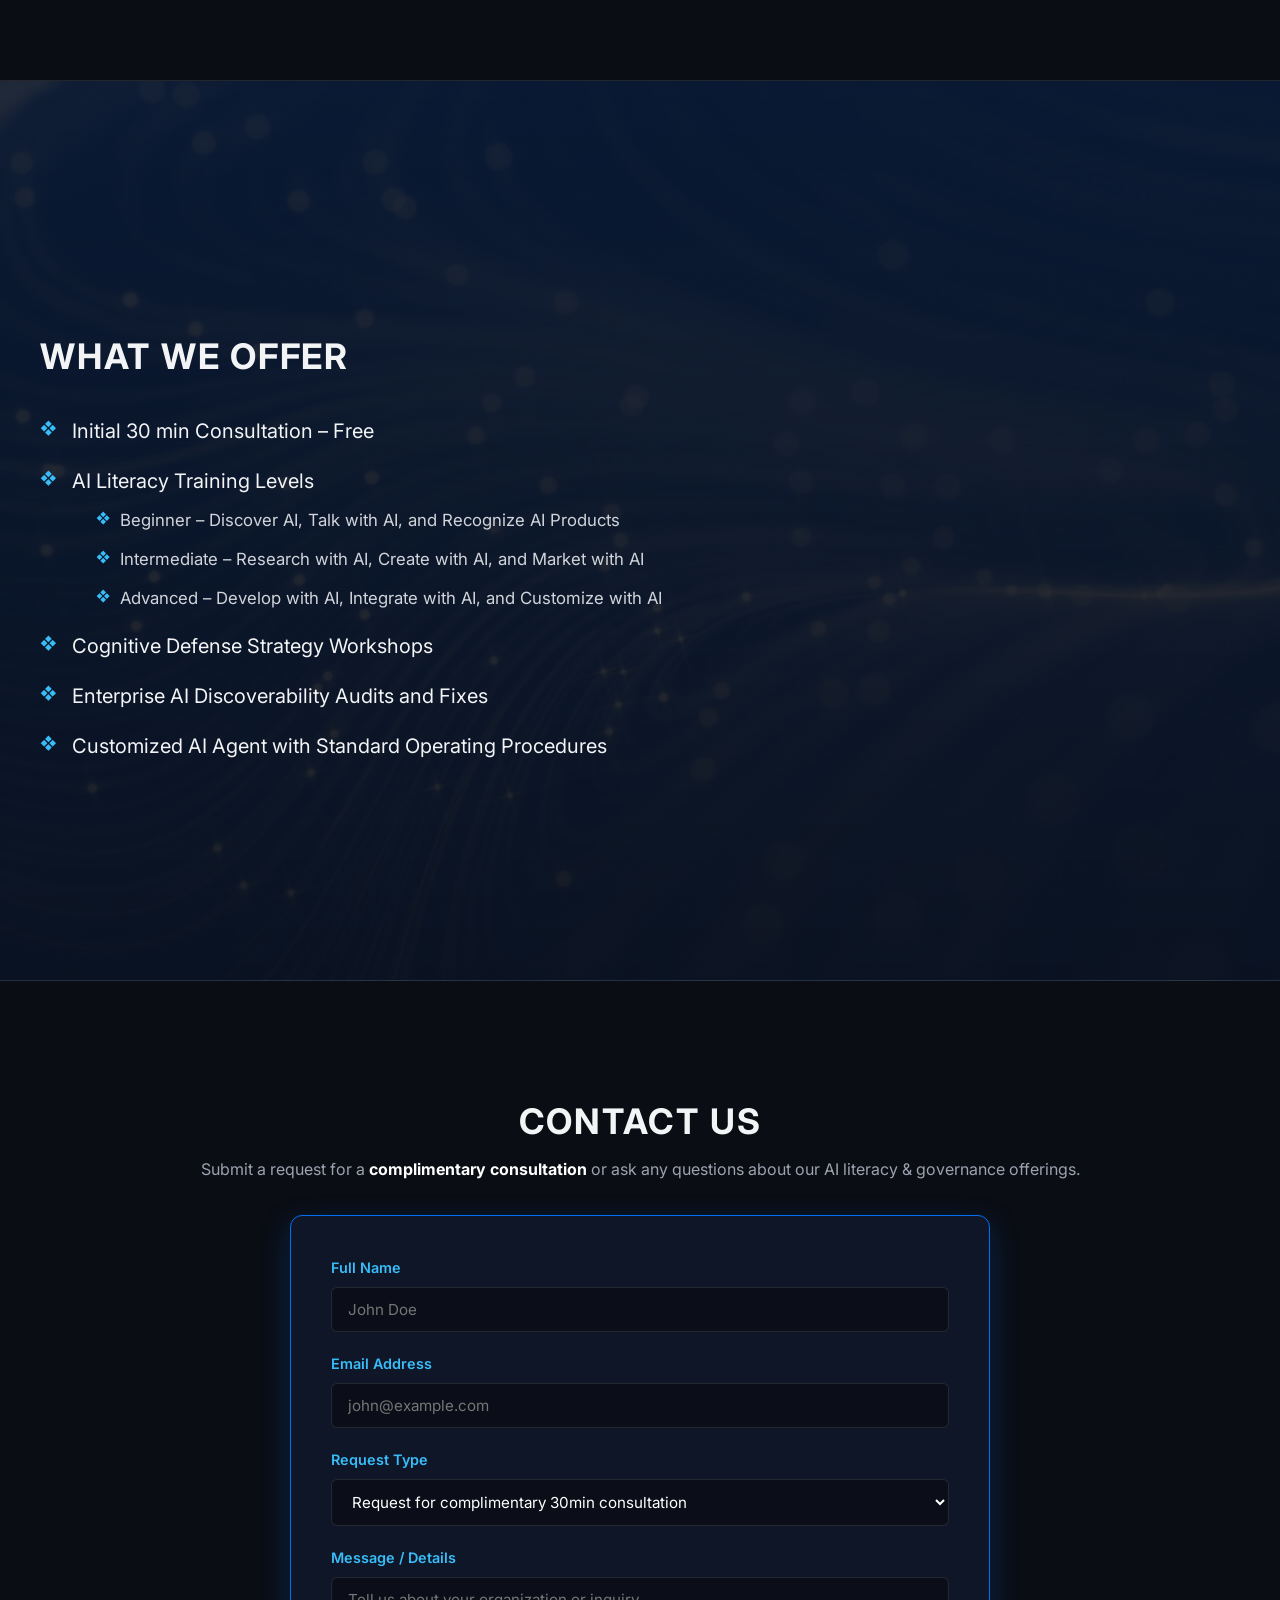
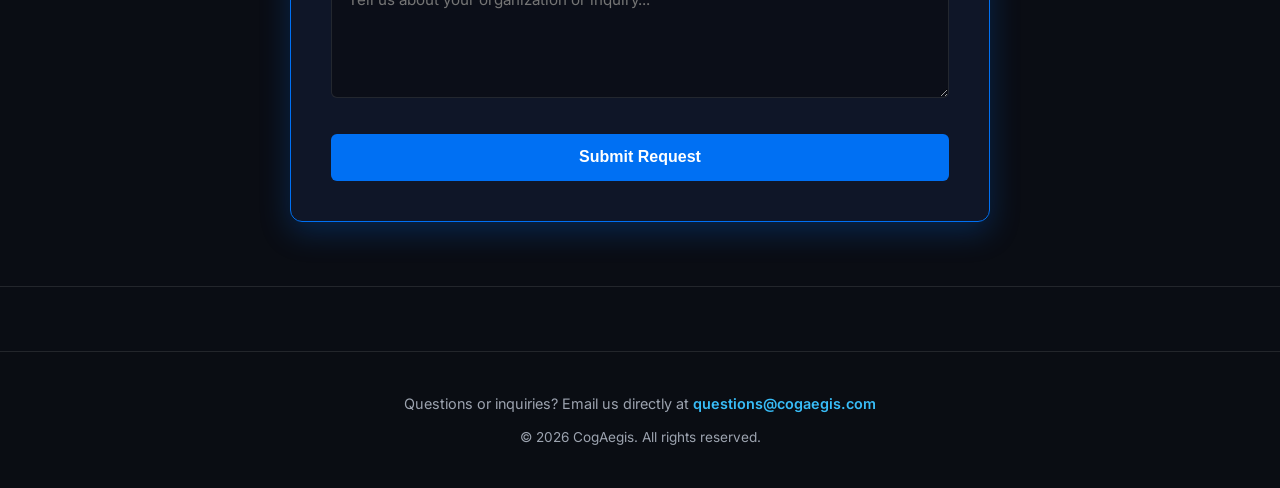
==== commit 014a0926: "Refactor sections with video backgrounds and new content Updated sections to include video backgroun" ====
--- a/index.html
+++ b/index.html
@@ -131,7 +131,6 @@
 
     /* Hero Section */
     .hero {
-      background: linear-gradient(rgba(10, 13, 20, 0.7), rgba(10, 13, 20, 0.9)), url('images/darkblue.jpg') center/cover;
       text-align: center;
       align-items: center;
       padding-top: 8rem;
@@ -284,6 +283,49 @@
     .value-flip-card .flip-card-back h4 { font-size: 0.95rem; color: var(--accent-cyan); margin-bottom: 0.5rem; }
     .value-flip-card .flip-card-back p { font-size: 0.85rem; color: var(--text-main); line-height: 1.45; }
 
+    /* ==========================================================================
+       SECTION BACKGROUNDS (images + looping videos)
+       ========================================================================== */
+    .who-section-bg {
+      background: linear-gradient(rgba(10, 13, 20, 0.82), rgba(10, 13, 20, 0.92)), url('images/darkblue.jpg') center/cover no-repeat;
+    }
+
+    /* Video background: the video and its dark overlay sit behind the section's content */
+    .has-video-bg {
+      overflow: hidden;
+      isolation: isolate;          /* keeps the negative z-index below inside this section */
+      background: var(--bg-dark);  /* shown until the video loads */
+    }
+    .section-bg {
+      position: absolute;
+      inset: 0;
+      z-index: -1;
+      pointer-events: none;
+    }
+    .bg-video {
+      position: absolute;
+      inset: 0;
+      width: 100%;
+      height: 100%;
+      object-fit: cover;
+    }
+
+    /* Colour treatment: turns any clip into the site's blue palette so all sections match */
+    .video-tint {
+      filter: grayscale(1) sepia(1) hue-rotate(175deg) saturate(3) brightness(0.85);
+    }
+    /* Light clips (white backgrounds) are flipped to dark first, then tinted */
+    .video-tint.video-invert {
+      filter: invert(1) grayscale(1) sepia(1) hue-rotate(175deg) saturate(3) brightness(0.85);
+    }
+
+    /* Same dark wash the image backgrounds use, so text stays readable */
+    .bg-overlay {
+      position: absolute;
+      inset: 0;
+      background: linear-gradient(rgba(10, 13, 20, 0.72), rgba(10, 13, 20, 0.9));
+    }
+
     /* WHY WE EXIST SECTION */
     .why-section-bg {
       background: linear-gradient(rgba(10, 13, 20, 0.88), rgba(10, 13, 20, 0.88)), url('images/backdrop2.jpg') center/cover no-repeat;
@@ -694,9 +736,6 @@
     /* ==========================================================================
        WHERE WE SERVE SECTION
        ========================================================================== */
-    .where-section-bg {
-      background: linear-gradient(rgba(10, 13, 20, 0.9), rgba(10, 13, 20, 0.9)), url('images/mountaingrid.jpg') center/cover no-repeat;
-    }
 
     .where-intro {
       margin-top: 1rem;
@@ -1136,8 +1175,8 @@
     <a href="#" class="logo"><img src="images/logo1.png" alt="" class="header-logo-img"><span class="logo-text"><span class="logo-cog">Cog</span><span class="logo-aegis">Aegis</span></span></a>
     <nav>
       <a href="#who">Who<br>We Are</a>
+      <a href="#what">What<br>We Do</a>
       <a href="#why">Why<br>We Exist</a>
-      <a href="#what">What<br>We Do</a>
       <a href="#where">Where<br>We Serve</a>
       <a href="#offer">What<br>We Offer</a>
       <a href="#contact">Contact<br>Us</a>
@@ -1145,7 +1184,13 @@
   </header>
 
   <!-- Hero Section -->
-  <section class="section hero">
+  <section class="section hero has-video-bg">
+    <div class="section-bg" aria-hidden="true">
+      <video class="bg-video video-tint" autoplay muted loop playsinline preload="metadata" poster="images/background2-poster.jpg">
+        <source src="images/background2-web.mp4" type="video/mp4">
+      </video>
+      <div class="bg-overlay"></div>
+    </div>
     <div class="hero-content">
       <img src="images/logo1.png" alt="CogAegis logo" class="hero-logo-img">
       <h1><span class="logo-cog">Cog</span><span class="logo-aegis">Aegis</span></h1>
@@ -1154,7 +1199,7 @@
   </section>
 
   <!-- Section 1: Who We Are -->
-  <section id="who" class="section">
+  <section id="who" class="section who-section-bg">
     <div class="grid-2">
       <div>
         <h2>WHO WE ARE</h2>
@@ -1218,169 +1263,14 @@
     </div>
   </section>
 
-  <!-- Section 2: Why We Exist -->
-  <section id="why" class="section why-section-bg">
-    <div class="container">
-      <h2>WHY WE EXIST</h2>
-      
-      <div class="why-horizontal-layout">
-        
-        <!-- Column 1 -->
-        <div class="subheading-box">
-          <div class="subheading-box-header">
-            <h3>To Increase AI Literacy for All</h3>
-            <p>We exist to teach individuals and organizations how to <strong class="key-phrase">use and benefit from AI</strong>.</p>
-          </div>
-          <div class="cards-vertical-stack">
-            
-            <div class="chart-mini-card" data-modal-title="Rapid Expansion of AI Adoption" data-modal-desc="As global usage accelerates exponentially, widespread AI literacy becomes necessary so everyone can effectively navigate and utilize these tools." data-chart-title="Number of users of generative AI worldwide from 2020 to 2032 (in 1,000s)" data-img="images/exist1a.png" data-citation="Statista. (January 19, 2026). Number of users of generative AI worldwide from 2020 to 2032 (in 1,000s) [Graph]. In Statista. Retrieved August 02, 2026, from https://www.statista.com/forecasts/1449844/ai-tool-users-worldwide/">
-              <div class="flip-card-inner">
-                <div class="flip-card-front">
-                  <svg class="card-icon" fill="none" stroke="currentColor" viewBox="0 0 24 24" xmlns="http://www.w3.org/2000/svg"><path stroke-linecap="round" stroke-linejoin="round" stroke-width="1.8" d="M13 10V3L4 14h7v7l9-11h-7z"></path></svg>
-                  <h4>Rapid Expansion of AI Adoption</h4>
-                </div>
-                <div class="flip-card-back">
-                  <img src="images/exist1a.png" alt="Generative AI Users">
-                  <div class="chart-overlay-hint">Click to Enlarge Data</div>
-                </div>
-              </div>
-            </div>
-
-            <div class="chart-mini-card" data-modal-title="Bridging Workplace Skill Gaps" data-modal-desc="Skill shortages stand as the main barrier to AI adoption, proving the urgent need for structured literacy training across organizations." data-chart-title="Main obstacles to artificial intelligence (AI) adoption in global business in 2025" data-img="images/exist2a.png" data-citation="World Economic Forum. (January 7, 2025). Main obstacles to artificial intelligence (AI) adoption in global business in 2025 [Graph]. In Statista. Retrieved August 02, 2026, from https://www.statista.com/statistics/1557024/barriers-ai-adoption/">
-              <div class="flip-card-inner">
-                <div class="flip-card-front">
-                  <svg class="card-icon" fill="none" stroke="currentColor" viewBox="0 0 24 24" xmlns="http://www.w3.org/2000/svg"><path stroke-linecap="round" stroke-linejoin="round" stroke-width="1.8" d="M11 4a2 2 0 114 0v1a1 1 0 001 1h3a1 1 0 011 1v3a1 1 0 01-1 1h-1a2 2 0 100 4h1a1 1 0 011 1v3a1 1 0 01-1 1h-3a1 1 0 01-1-1v-1a2 2 0 10-4 0v1a1 1 0 01-1 1H7a1 1 0 01-1-1v-3a1 1 0 00-1-1H4a2 2 0 110-4h1a1 1 0 001-1V7a1 1 0 011-1h3a1 1 0 001-1V4z"></path></svg>
-                  <h4>Bridging Workplace Skill Gaps</h4>
-                </div>
-                <div class="flip-card-back">
-                  <img src="images/exist2a.png" alt="AI Adoption Obstacles">
-                  <div class="chart-overlay-hint">Click to Enlarge Data</div>
-                </div>
-              </div>
-            </div>
-
-            <div class="chart-mini-card" data-modal-title="Surge in Enterprise AI Capital" data-modal-desc="Rapidly increasing commercial spend demands guided literacy to ensure enterprise AI investments deliver real operational value." data-chart-title="Generative artificial intelligence (AI) spending by global businesses in the United States from 2023 to 2025, by category" data-img="images/exist1b.png" data-citation="Menlo Ventures. (December 9, 2025). Generative artificial intelligence (AI) spending by global businesses in the United States from 2023 to 2025, by category [Graph]. In Statista. Retrieved August 02, 2026, from https://www.statista.com/statistics/1611933/generative-ai-spending-worldwide-by-category/">
-              <div class="flip-card-inner">
-                <div class="flip-card-front">
-                  <svg class="card-icon" fill="none" stroke="currentColor" viewBox="0 0 24 24" xmlns="http://www.w3.org/2000/svg"><path stroke-linecap="round" stroke-linejoin="round" stroke-width="1.8" d="M12 8c-1.657 0-3 .895-3 2s1.343 2 3 2 3 .895 3 2-1.343 2-3 2m0-8c1.11 0 2.08.402 2.599 1M12 8V7m0 1v8m0 0v1m0-1c-1.11 0-2.08-.402-2.599-1M21 12a9 9 0 11-18 0 9 9 0 0118 0z"></path></svg>
-                  <h4>Surge in Enterprise AI Capital</h4>
-                </div>
-                <div class="flip-card-back">
-                  <img src="images/exist1b.png" alt="GenAI Spending">
-                  <div class="chart-overlay-hint">Click to Enlarge Data</div>
-                </div>
-              </div>
-            </div>
-
-          </div>
-        </div>
-
-        <!-- Column 2 -->
-        <div class="subheading-box">
-          <div class="subheading-box-header">
-            <h3>To Preserve Human Creativity and Critical Thinking</h3>
-            <p>We exist to protect <strong class="key-phrase">human ingenuity and cognitive thinking</strong> while using AI tools.</p>
-          </div>
-          <div class="cards-vertical-stack">
-            
-            <div class="chart-mini-card" data-modal-title="Preventing Skill Atrophy" data-modal-desc="Rising concern over cognitive decline highlights our mission to safeguard foundational reasoning skills against passive AI usage." data-chart-title="Teachers express worry over artificial intelligence's effect on critical skills in 2024, by AI user vs non AI user" data-img="images/exist1c.png" data-citation="The Alan Turing Institute. (June 8, 2025). Teachers express worry over artificial intelligence's effect on critical skills in 2024, by AI user vs non AI user [Graph]. In Statista. Retrieved August 02, 2026, from https://www.statista.com/statistics/1616473/ai-critical-thinking-concerns/">
-              <div class="flip-card-inner">
-                <div class="flip-card-front">
-                  <svg class="card-icon" fill="none" stroke="currentColor" viewBox="0 0 24 24" xmlns="http://www.w3.org/2000/svg"><path stroke-linecap="round" stroke-linejoin="round" stroke-width="1.8" d="M9.663 17h4.673M12 3v1m6.364 1.636l-.707.707M21 12h-1M4 12H3m3.343-5.657l-.707-.707m2.828 9.9a5 5 0 117.072 0l-.548.547A3.374 3.374 0 0014 18.469V19a2 2 0 01-2 2h-0a2 2 0 01-2-2v-.531c0-.895-.356-1.754-.988-2.386l-.548-.547z"></path></svg>
-                  <h4>Preventing Skill Atrophy</h4>
-                </div>
-                <div class="flip-card-back">
-                  <img src="images/exist1c.png" alt="Teachers Worry on Skills">
-                  <div class="chart-overlay-hint">Click to Enlarge Data</div>
-                </div>
-              </div>
-            </div>
-
-            <div class="chart-mini-card" data-modal-title="Establishing Active Guardrails" data-modal-desc="Widespread student adoption demands intentional educational frameworks to build responsible, critical-thinking-first habits." data-chart-title="Opinion of students on the use of artificial intelligence (AI) tools in education as of January 2025" data-img="images/exist2c.png" data-citation="KPMG International. (May 15, 2025). Opinion of students on the use of artificial intelligence (AI) tools in education as of January 2025 [Graph]. In Statista. Retrieved August 02, 2026, from https://www.statista.com/statistics/1615911/student-perspectives-on-ai-use-in-education/">
-              <div class="flip-card-inner">
-                <div class="flip-card-front">
-                  <svg class="card-icon" fill="none" stroke="currentColor" viewBox="0 0 24 24" xmlns="http://www.w3.org/2000/svg"><path stroke-linecap="round" stroke-linejoin="round" stroke-width="1.8" d="M9 12l2 2 4-4m5.618-4.016A11.955 11.955 0 0112 2.944a11.955 11.955 0 01-8.618 3.04A12.02 12.02 0 003 9c0 5.591 3.824 10.29 9 11.622 5.176-1.332 9-6.03 9-11.622 0-1.042-.133-2.052-.382-3.016z"></path></svg>
-                  <h4>Establishing Active Guardrails</h4>
-                </div>
-                <div class="flip-card-back">
-                  <img src="images/exist2c.png" alt="Students Opinion on AI">
-                  <div class="chart-overlay-hint">Click to Enlarge Data</div>
-                </div>
-              </div>
-            </div>
-
-            <div class="chart-mini-card" data-modal-title="Protecting Independent Inquiry" data-modal-desc="Journalistic risks emphasize why we must defend truth, original analysis, and rigorous fact-checking in automated environments." data-chart-title="Potential long-term risks of the increasing use of artificial intelligence (AI) to journalism according to journalists worldwide as of November 2024" data-img="images/exist3c.png" data-citation="Thomson Reuters. (January 27, 2025). Potential long-term risks of the increasing use of artificial intelligence (AI) to journalism according to journalists worldwide as of November 2024 [Graph]. In Statista. Retrieved August 02, 2026, from https://www.statista.com/statistics/1623863/risks-of-ai-in-journalism-worldwide/">
-              <div class="flip-card-inner">
-                <div class="flip-card-front">
-                  <svg class="card-icon" fill="none" stroke="currentColor" viewBox="0 0 24 24" xmlns="http://www.w3.org/2000/svg"><path stroke-linecap="round" stroke-linejoin="round" stroke-width="1.8" d="M21 21l-6-6m2-5a7 7 0 11-14 0 7 7 0 0114 0z"></path></svg>
-                  <h4>Protecting Independent Inquiry</h4>
-                </div>
-                <div class="flip-card-back">
-                  <img src="images/exist3c.png" alt="Risks to Journalism">
-                  <div class="chart-overlay-hint">Click to Enlarge Data</div>
-                </div>
-              </div>
-            </div>
-
-          </div>
-        </div>
-
-        <!-- Column 3 -->
-        <div class="subheading-box">
-          <div class="subheading-box-header">
-            <h3>To Bring Balance to Organic & Artificial Intelligence</h3>
-            <p>We exist to harmonize cutting-edge AI tools to <strong class="key-phrase">enhance human intellect and creativity</strong> and not replace it.</p>
-          </div>
-          <div class="cards-vertical-stack">
-            
-            <div class="chart-mini-card" data-modal-title="Mitigating Synthesized Over-Reliance" data-modal-desc="Heavy reliance on automated task generation shows why teams need balanced workflows that center human strategy and oversight." data-chart-title="Leading uses of generative artificial intelligence (GenAI) for content tasks among marketers in the United States as of May 2024" data-img="images/exist2b.png" data-citation="Content Marketing Institute. (September 17, 2024). Leading uses of generative artificial intelligence (GenAI) for content tasks among marketers in the United States as of May 2024 [Graph]. In Statista. Retrieved August 02, 2026, from https://www.statista.com/statistics/1499288/uses-genai-content-marketing-united-states/">
-              <div class="flip-card-inner">
-                <div class="flip-card-front">
-                  <svg class="card-icon" fill="none" stroke="currentColor" viewBox="0 0 24 24" xmlns="http://www.w3.org/2000/svg"><path stroke-linecap="round" stroke-linejoin="round" stroke-width="1.8" d="M3 6l3 1m0 0l-3 9a5.002 5.002 0 006.001 0M6 7l3 9M6 7l6-2m6 2l3-1m-3 1l-3 9a5.002 5.002 0 006.001 0M18 7l3 9m-3-9l-6-2m0-2v2m0 16V5m0 16H9m3 0h3"></path></svg>
-                  <h4>Mitigating Synthesized Over-Reliance</h4>
-                </div>
-                <div class="flip-card-back">
-                  <img src="images/exist2b.png" alt="Leading Uses of GenAI">
-                  <div class="chart-overlay-hint">Click to Enlarge Data</div>
-                </div>
-              </div>
-            </div>
-
-            <div class="chart-mini-card" data-modal-title="Valuing Human Authenticity" data-modal-desc="Shifting quality perceptions require frameworks that balance automated efficiency with genuine, irreplaceable organic perspective." data-chart-title="Opinion of AI-generated content being better than human-created content among consumers in the United States as of 2024" data-img="images/exist3b.png" data-citation="Top10.com. (March 24, 2024). Opinion of AI-generated content being better than human-created content among consumers in the United States as of 2024 [Graph]. In Statista. Retrieved August 02, 2026, from https://www.statista.com/statistics/1461390/ai-generated-content-better-than-human-created-content/">
-              <div class="flip-card-inner">
-                <div class="flip-card-front">
-                  <svg class="card-icon" fill="none" stroke="currentColor" viewBox="0 0 24 24" xmlns="http://www.w3.org/2000/svg"><path stroke-linecap="round" stroke-linejoin="round" stroke-width="1.8" d="M12 11c0 3.517-1.009 6.799-2.753 9.571m-3.44-2.04l.054-.09A13.916 13.916 0 008 11a4 4 0 118 0c0 1.017-.07 2.019-.203 3m-2.118 6.844A21.88 21.88 0 0015.171 17m3.839 1.132c.645-2.266.99-4.659.99-7.132A8 8 0 004 11c0 2.476.345 4.868.99 7.135"></path></svg>
-                  <h4>Valuing Human Authenticity</h4>
-                </div>
-                <div class="flip-card-back">
-                  <img src="images/exist3b.png" alt="Opinion of AI Content">
-                  <div class="chart-overlay-hint">Click to Enlarge Data</div>
-                </div>
-              </div>
-            </div>
-
-            <div class="chart-mini-card" data-modal-title="Navigating Consumer Trust Boundaries" data-modal-desc="Varying global willingness to delegate critical decisions underscores the necessity of maintaining human oversight in high-stakes domains." data-chart-title="Activities that worldwide consumers trust AI to do in place of human beings in 2024" data-img="images/exist4c.png" data-citation="PwC. (May 14, 2024). Which activities would you trust AI to do accurately in place of human interaction? [Graph]. In Statista. Retrieved September 02, 2026, from https://www.statista.com/statistics/1475638/consumer-trust-in-ai-activities-globally/">
-              <div class="flip-card-inner">
-                <div class="flip-card-front">
-                  <svg class="card-icon" fill="none" stroke="currentColor" viewBox="0 0 24 24" xmlns="http://www.w3.org/2000/svg"><path stroke-linecap="round" stroke-linejoin="round" stroke-width="1.8" d="M14 10h4.764a2 2 0 011.789 2.894l-3.5 7A2 2 0 0115.263 21h-4.017c-.163 0-.326-.02-.485-.06L7 20m7-10V5a2 2 0 00-2-2h-.095c-.5 0-.905.405-.905.905 0 .714-.211 1.412-.608 2.006L7 11v9m7-10h-2M7 20H5a2 2 0 01-2-2v-6a2 2 0 012-2h2.5"></path></svg>
-                  <h4>Navigating Consumer Trust Boundaries</h4>
-                </div>
-                <div class="flip-card-back">
-                  <img src="images/exist4c.png" alt="Consumer Trust in AI Activities">
-                  <div class="chart-overlay-hint">Click to Enlarge Data</div>
-                </div>
-              </div>
-            </div>
-
-          </div>
-        </div>
-
-      </div>
+  <!-- Section 2: What We Do -->
+  <section id="what" class="section has-video-bg">
+    <div class="section-bg" aria-hidden="true">
+      <video class="bg-video video-tint" autoplay muted loop playsinline preload="metadata" poster="images/background3-poster.jpg">
+        <source src="images/background3-web.mp4" type="video/mp4">
+      </video>
+      <div class="bg-overlay"></div>
     </div>
-  </section>
-
-  <!-- Section 3: What We Do -->
-  <section id="what" class="section">
     <div class="container" style="text-align: center;">
       <h2>WHAT WE DO</h2>
       <p style="margin: 1rem auto 0 auto; color: var(--text-muted); font-size: 1.05rem; max-width: 850px; line-height: 1.6;">
@@ -1484,9 +1374,176 @@
     </div>
   </section>
 
+  <!-- Section 3: Why We Exist -->
+  <section id="why" class="section why-section-bg">
+    <div class="container">
+      <h2>WHY WE EXIST</h2>
+      
+      <div class="why-horizontal-layout">
+        
+        <!-- Column 1 -->
+        <div class="subheading-box">
+          <div class="subheading-box-header">
+            <h3>To Increase AI Literacy for All</h3>
+            <p>We exist to teach individuals and organizations how to <strong class="key-phrase">use and benefit from AI</strong>.</p>
+          </div>
+          <div class="cards-vertical-stack">
+            
+            <div class="chart-mini-card" data-modal-title="Rapid Expansion of AI Adoption" data-modal-desc="As global usage accelerates exponentially, widespread AI literacy becomes necessary so everyone can effectively navigate and utilize these tools." data-chart-title="Number of users of generative AI worldwide from 2020 to 2032 (in 1,000s)" data-img="images/exist1a.png" data-citation="Statista. (January 19, 2026). Number of users of generative AI worldwide from 2020 to 2032 (in 1,000s) [Graph]. In Statista. Retrieved August 02, 2026, from https://www.statista.com/forecasts/1449844/ai-tool-users-worldwide/">
+              <div class="flip-card-inner">
+                <div class="flip-card-front">
+                  <svg class="card-icon" fill="none" stroke="currentColor" viewBox="0 0 24 24" xmlns="http://www.w3.org/2000/svg"><path stroke-linecap="round" stroke-linejoin="round" stroke-width="1.8" d="M13 10V3L4 14h7v7l9-11h-7z"></path></svg>
+                  <h4>Rapid Expansion of AI Adoption</h4>
+                </div>
+                <div class="flip-card-back">
+                  <img src="images/exist1a.png" alt="Generative AI Users">
+                  <div class="chart-overlay-hint">Click to Enlarge Data</div>
+                </div>
+              </div>
+            </div>
+
+            <div class="chart-mini-card" data-modal-title="Bridging Workplace Skill Gaps" data-modal-desc="Skill shortages stand as the main barrier to AI adoption, proving the urgent need for structured literacy training across organizations." data-chart-title="Main obstacles to artificial intelligence (AI) adoption in global business in 2025" data-img="images/exist2a.png" data-citation="World Economic Forum. (January 7, 2025). Main obstacles to artificial intelligence (AI) adoption in global business in 2025 [Graph]. In Statista. Retrieved August 02, 2026, from https://www.statista.com/statistics/1557024/barriers-ai-adoption/">
+              <div class="flip-card-inner">
+                <div class="flip-card-front">
+                  <svg class="card-icon" fill="none" stroke="currentColor" viewBox="0 0 24 24" xmlns="http://www.w3.org/2000/svg"><path stroke-linecap="round" stroke-linejoin="round" stroke-width="1.8" d="M11 4a2 2 0 114 0v1a1 1 0 001 1h3a1 1 0 011 1v3a1 1 0 01-1 1h-1a2 2 0 100 4h1a1 1 0 011 1v3a1 1 0 01-1 1h-3a1 1 0 01-1-1v-1a2 2 0 10-4 0v1a1 1 0 01-1 1H7a1 1 0 01-1-1v-3a1 1 0 00-1-1H4a2 2 0 110-4h1a1 1 0 001-1V7a1 1 0 011-1h3a1 1 0 001-1V4z"></path></svg>
+                  <h4>Bridging Workplace Skill Gaps</h4>
+                </div>
+                <div class="flip-card-back">
+                  <img src="images/exist2a.png" alt="AI Adoption Obstacles">
+                  <div class="chart-overlay-hint">Click to Enlarge Data</div>
+                </div>
+              </div>
+            </div>
+
+            <div class="chart-mini-card" data-modal-title="Surge in Enterprise AI Capital" data-modal-desc="Rapidly increasing commercial spend demands guided literacy to ensure enterprise AI investments deliver real operational value." data-chart-title="Generative artificial intelligence (AI) spending by global businesses in the United States from 2023 to 2025, by category" data-img="images/exist1b.png" data-citation="Menlo Ventures. (December 9, 2025). Generative artificial intelligence (AI) spending by global businesses in the United States from 2023 to 2025, by category [Graph]. In Statista. Retrieved August 02, 2026, from https://www.statista.com/statistics/1611933/generative-ai-spending-worldwide-by-category/">
+              <div class="flip-card-inner">
+                <div class="flip-card-front">
+                  <svg class="card-icon" fill="none" stroke="currentColor" viewBox="0 0 24 24" xmlns="http://www.w3.org/2000/svg"><path stroke-linecap="round" stroke-linejoin="round" stroke-width="1.8" d="M12 8c-1.657 0-3 .895-3 2s1.343 2 3 2 3 .895 3 2-1.343 2-3 2m0-8c1.11 0 2.08.402 2.599 1M12 8V7m0 1v8m0 0v1m0-1c-1.11 0-2.08-.402-2.599-1M21 12a9 9 0 11-18 0 9 9 0 0118 0z"></path></svg>
+                  <h4>Surge in Enterprise AI Capital</h4>
+                </div>
+                <div class="flip-card-back">
+                  <img src="images/exist1b.png" alt="GenAI Spending">
+                  <div class="chart-overlay-hint">Click to Enlarge Data</div>
+                </div>
+              </div>
+            </div>
+
+          </div>
+        </div>
+
+        <!-- Column 2 -->
+        <div class="subheading-box">
+          <div class="subheading-box-header">
+            <h3>To Preserve Human Creativity and Critical Thinking</h3>
+            <p>We exist to protect <strong class="key-phrase">human ingenuity and cognitive thinking</strong> while using AI tools.</p>
+          </div>
+          <div class="cards-vertical-stack">
+            
+            <div class="chart-mini-card" data-modal-title="Preventing Skill Atrophy" data-modal-desc="Rising concern over cognitive decline highlights our mission to safeguard foundational reasoning skills against passive AI usage." data-chart-title="Teachers express worry over artificial intelligence's effect on critical skills in 2024, by AI user vs non AI user" data-img="images/exist1c.png" data-citation="The Alan Turing Institute. (June 8, 2025). Teachers express worry over artificial intelligence's effect on critical skills in 2024, by AI user vs non AI user [Graph]. In Statista. Retrieved August 02, 2026, from https://www.statista.com/statistics/1616473/ai-critical-thinking-concerns/">
+              <div class="flip-card-inner">
+                <div class="flip-card-front">
+                  <svg class="card-icon" fill="none" stroke="currentColor" viewBox="0 0 24 24" xmlns="http://www.w3.org/2000/svg"><path stroke-linecap="round" stroke-linejoin="round" stroke-width="1.8" d="M9.663 17h4.673M12 3v1m6.364 1.636l-.707.707M21 12h-1M4 12H3m3.343-5.657l-.707-.707m2.828 9.9a5 5 0 117.072 0l-.548.547A3.374 3.374 0 0014 18.469V19a2 2 0 01-2 2h-0a2 2 0 01-2-2v-.531c0-.895-.356-1.754-.988-2.386l-.548-.547z"></path></svg>
+                  <h4>Preventing Skill Atrophy</h4>
+                </div>
+                <div class="flip-card-back">
+                  <img src="images/exist1c.png" alt="Teachers Worry on Skills">
+                  <div class="chart-overlay-hint">Click to Enlarge Data</div>
+                </div>
+              </div>
+            </div>
+
+            <div class="chart-mini-card" data-modal-title="Establishing Active Guardrails" data-modal-desc="Widespread student adoption demands intentional educational frameworks to build responsible, critical-thinking-first habits." data-chart-title="Opinion of students on the use of artificial intelligence (AI) tools in education as of January 2025" data-img="images/exist2c.png" data-citation="KPMG International. (May 15, 2025). Opinion of students on the use of artificial intelligence (AI) tools in education as of January 2025 [Graph]. In Statista. Retrieved August 02, 2026, from https://www.statista.com/statistics/1615911/student-perspectives-on-ai-use-in-education/">
+              <div class="flip-card-inner">
+                <div class="flip-card-front">
+                  <svg class="card-icon" fill="none" stroke="currentColor" viewBox="0 0 24 24" xmlns="http://www.w3.org/2000/svg"><path stroke-linecap="round" stroke-linejoin="round" stroke-width="1.8" d="M9 12l2 2 4-4m5.618-4.016A11.955 11.955 0 0112 2.944a11.955 11.955 0 01-8.618 3.04A12.02 12.02 0 003 9c0 5.591 3.824 10.29 9 11.622 5.176-1.332 9-6.03 9-11.622 0-1.042-.133-2.052-.382-3.016z"></path></svg>
+                  <h4>Establishing Active Guardrails</h4>
+                </div>
+                <div class="flip-card-back">
+                  <img src="images/exist2c.png" alt="Students Opinion on AI">
+                  <div class="chart-overlay-hint">Click to Enlarge Data</div>
+                </div>
+              </div>
+            </div>
+
+            <div class="chart-mini-card" data-modal-title="Protecting Independent Inquiry" data-modal-desc="Journalistic risks emphasize why we must defend truth, original analysis, and rigorous fact-checking in automated environments." data-chart-title="Potential long-term risks of the increasing use of artificial intelligence (AI) to journalism according to journalists worldwide as of November 2024" data-img="images/exist3c.png" data-citation="Thomson Reuters. (January 27, 2025). Potential long-term risks of the increasing use of artificial intelligence (AI) to journalism according to journalists worldwide as of November 2024 [Graph]. In Statista. Retrieved August 02, 2026, from https://www.statista.com/statistics/1623863/risks-of-ai-in-journalism-worldwide/">
+              <div class="flip-card-inner">
+                <div class="flip-card-front">
+                  <svg class="card-icon" fill="none" stroke="currentColor" viewBox="0 0 24 24" xmlns="http://www.w3.org/2000/svg"><path stroke-linecap="round" stroke-linejoin="round" stroke-width="1.8" d="M21 21l-6-6m2-5a7 7 0 11-14 0 7 7 0 0114 0z"></path></svg>
+                  <h4>Protecting Independent Inquiry</h4>
+                </div>
+                <div class="flip-card-back">
+                  <img src="images/exist3c.png" alt="Risks to Journalism">
+                  <div class="chart-overlay-hint">Click to Enlarge Data</div>
+                </div>
+              </div>
+            </div>
+
+          </div>
+        </div>
+
+        <!-- Column 3 -->
+        <div class="subheading-box">
+          <div class="subheading-box-header">
+            <h3>To Bring Balance to Organic & Artificial Intelligence</h3>
+            <p>We exist to harmonize cutting-edge AI tools to <strong class="key-phrase">enhance human intellect and creativity</strong> and not replace it.</p>
+          </div>
+          <div class="cards-vertical-stack">
+            
+            <div class="chart-mini-card" data-modal-title="Mitigating Synthesized Over-Reliance" data-modal-desc="Heavy reliance on automated task generation shows why teams need balanced workflows that center human strategy and oversight." data-chart-title="Leading uses of generative artificial intelligence (GenAI) for content tasks among marketers in the United States as of May 2024" data-img="images/exist2b.png" data-citation="Content Marketing Institute. (September 17, 2024). Leading uses of generative artificial intelligence (GenAI) for content tasks among marketers in the United States as of May 2024 [Graph]. In Statista. Retrieved August 02, 2026, from https://www.statista.com/statistics/1499288/uses-genai-content-marketing-united-states/">
+              <div class="flip-card-inner">
+                <div class="flip-card-front">
+                  <svg class="card-icon" fill="none" stroke="currentColor" viewBox="0 0 24 24" xmlns="http://www.w3.org/2000/svg"><path stroke-linecap="round" stroke-linejoin="round" stroke-width="1.8" d="M3 6l3 1m0 0l-3 9a5.002 5.002 0 006.001 0M6 7l3 9M6 7l6-2m6 2l3-1m-3 1l-3 9a5.002 5.002 0 006.001 0M18 7l3 9m-3-9l-6-2m0-2v2m0 16V5m0 16H9m3 0h3"></path></svg>
+                  <h4>Mitigating Synthesized Over-Reliance</h4>
+                </div>
+                <div class="flip-card-back">
+                  <img src="images/exist2b.png" alt="Leading Uses of GenAI">
+                  <div class="chart-overlay-hint">Click to Enlarge Data</div>
+                </div>
+              </div>
+            </div>
+
+            <div class="chart-mini-card" data-modal-title="Valuing Human Authenticity" data-modal-desc="Shifting quality perceptions require frameworks that balance automated efficiency with genuine, irreplaceable organic perspective." data-chart-title="Opinion of AI-generated content being better than human-created content among consumers in the United States as of 2024" data-img="images/exist3b.png" data-citation="Top10.com. (March 24, 2024). Opinion of AI-generated content being better than human-created content among consumers in the United States as of 2024 [Graph]. In Statista. Retrieved August 02, 2026, from https://www.statista.com/statistics/1461390/ai-generated-content-better-than-human-created-content/">
+              <div class="flip-card-inner">
+                <div class="flip-card-front">
+                  <svg class="card-icon" fill="none" stroke="currentColor" viewBox="0 0 24 24" xmlns="http://www.w3.org/2000/svg"><path stroke-linecap="round" stroke-linejoin="round" stroke-width="1.8" d="M12 11c0 3.517-1.009 6.799-2.753 9.571m-3.44-2.04l.054-.09A13.916 13.916 0 008 11a4 4 0 118 0c0 1.017-.07 2.019-.203 3m-2.118 6.844A21.88 21.88 0 0015.171 17m3.839 1.132c.645-2.266.99-4.659.99-7.132A8 8 0 004 11c0 2.476.345 4.868.99 7.135"></path></svg>
+                  <h4>Valuing Human Authenticity</h4>
+                </div>
+                <div class="flip-card-back">
+                  <img src="images/exist3b.png" alt="Opinion of AI Content">
+                  <div class="chart-overlay-hint">Click to Enlarge Data</div>
+                </div>
+              </div>
+            </div>
+
+            <div class="chart-mini-card" data-modal-title="Navigating Consumer Trust Boundaries" data-modal-desc="Varying global willingness to delegate critical decisions underscores the necessity of maintaining human oversight in high-stakes domains." data-chart-title="Activities that worldwide consumers trust AI to do in place of human beings in 2024" data-img="images/exist4c.png" data-citation="PwC. (May 14, 2024). Which activities would you trust AI to do accurately in place of human interaction? [Graph]. In Statista. Retrieved September 02, 2026, from https://www.statista.com/statistics/1475638/consumer-trust-in-ai-activities-globally/">
+              <div class="flip-card-inner">
+                <div class="flip-card-front">
+                  <svg class="card-icon" fill="none" stroke="currentColor" viewBox="0 0 24 24" xmlns="http://www.w3.org/2000/svg"><path stroke-linecap="round" stroke-linejoin="round" stroke-width="1.8" d="M14 10h4.764a2 2 0 011.789 2.894l-3.5 7A2 2 0 0115.263 21h-4.017c-.163 0-.326-.02-.485-.06L7 20m7-10V5a2 2 0 00-2-2h-.095c-.5 0-.905.405-.905.905 0 .714-.211 1.412-.608 2.006L7 11v9m7-10h-2M7 20H5a2 2 0 01-2-2v-6a2 2 0 012-2h2.5"></path></svg>
+                  <h4>Navigating Consumer Trust Boundaries</h4>
+                </div>
+                <div class="flip-card-back">
+                  <img src="images/exist4c.png" alt="Consumer Trust in AI Activities">
+                  <div class="chart-overlay-hint">Click to Enlarge Data</div>
+                </div>
+              </div>
+            </div>
+
+          </div>
+        </div>
+
+      </div>
+    </div>
+  </section>
+
 
   <!-- Section 4: Where We Serve -->
-  <section id="where" class="section where-section-bg">
+  <section id="where" class="section has-video-bg">
+    <div class="section-bg" aria-hidden="true">
+      <video class="bg-video video-tint" autoplay muted loop playsinline preload="metadata" poster="images/background1-poster.jpg">
+        <source src="images/background1-web.mp4" type="video/mp4">
+      </video>
+      <div class="bg-overlay"></div>
+    </div>
     <div class="container">
       <h2>WHERE WE SERVE</h2>
       <p class="where-intro">
@@ -1585,7 +1642,13 @@
   </section>
 
   <!-- Section 6: Contact Us -->
-  <section id="contact" class="section">
+  <section id="contact" class="section has-video-bg">
+    <div class="section-bg" aria-hidden="true">
+      <video class="bg-video video-tint video-invert" autoplay muted loop playsinline preload="metadata" poster="images/background5-poster.jpg">
+        <source src="images/background5-web.mp4" type="video/mp4">
+      </video>
+      <div class="bg-overlay"></div>
+    </div>
     <div class="container">
       <h2 style="text-align: center;">CONTACT US</h2>
       <p style="text-align: center; color: var(--text-muted); margin-top: 0.5rem; font-size: 1rem;">
@@ -1674,6 +1737,21 @@
 
     // Card Interaction Handlers for Desktop & Mobile
     document.addEventListener('DOMContentLoaded', () => {
+
+      // Background videos: play only while visible (saves battery/CPU); stay paused for reduced-motion users
+      const bgVideos = document.querySelectorAll('.bg-video');
+      const reduceMotion = window.matchMedia('(prefers-reduced-motion: reduce)').matches;
+      if (reduceMotion) {
+        bgVideos.forEach(v => { v.removeAttribute('autoplay'); v.pause(); });
+      } else if ('IntersectionObserver' in window) {
+        const videoObserver = new IntersectionObserver(entries => {
+          entries.forEach(entry => {
+            const v = entry.target;
+            if (entry.isIntersecting) { v.play().catch(() => {}); } else { v.pause(); }
+          });
+        }, { threshold: 0.05 });
+        bgVideos.forEach(v => videoObserver.observe(v));
+      }
       
       // Where We Serve map cards: desktop click opens the map; mobile tap flips first, second tap opens the map
       document.querySelectorAll('.map-flip-card').forEach(card => {
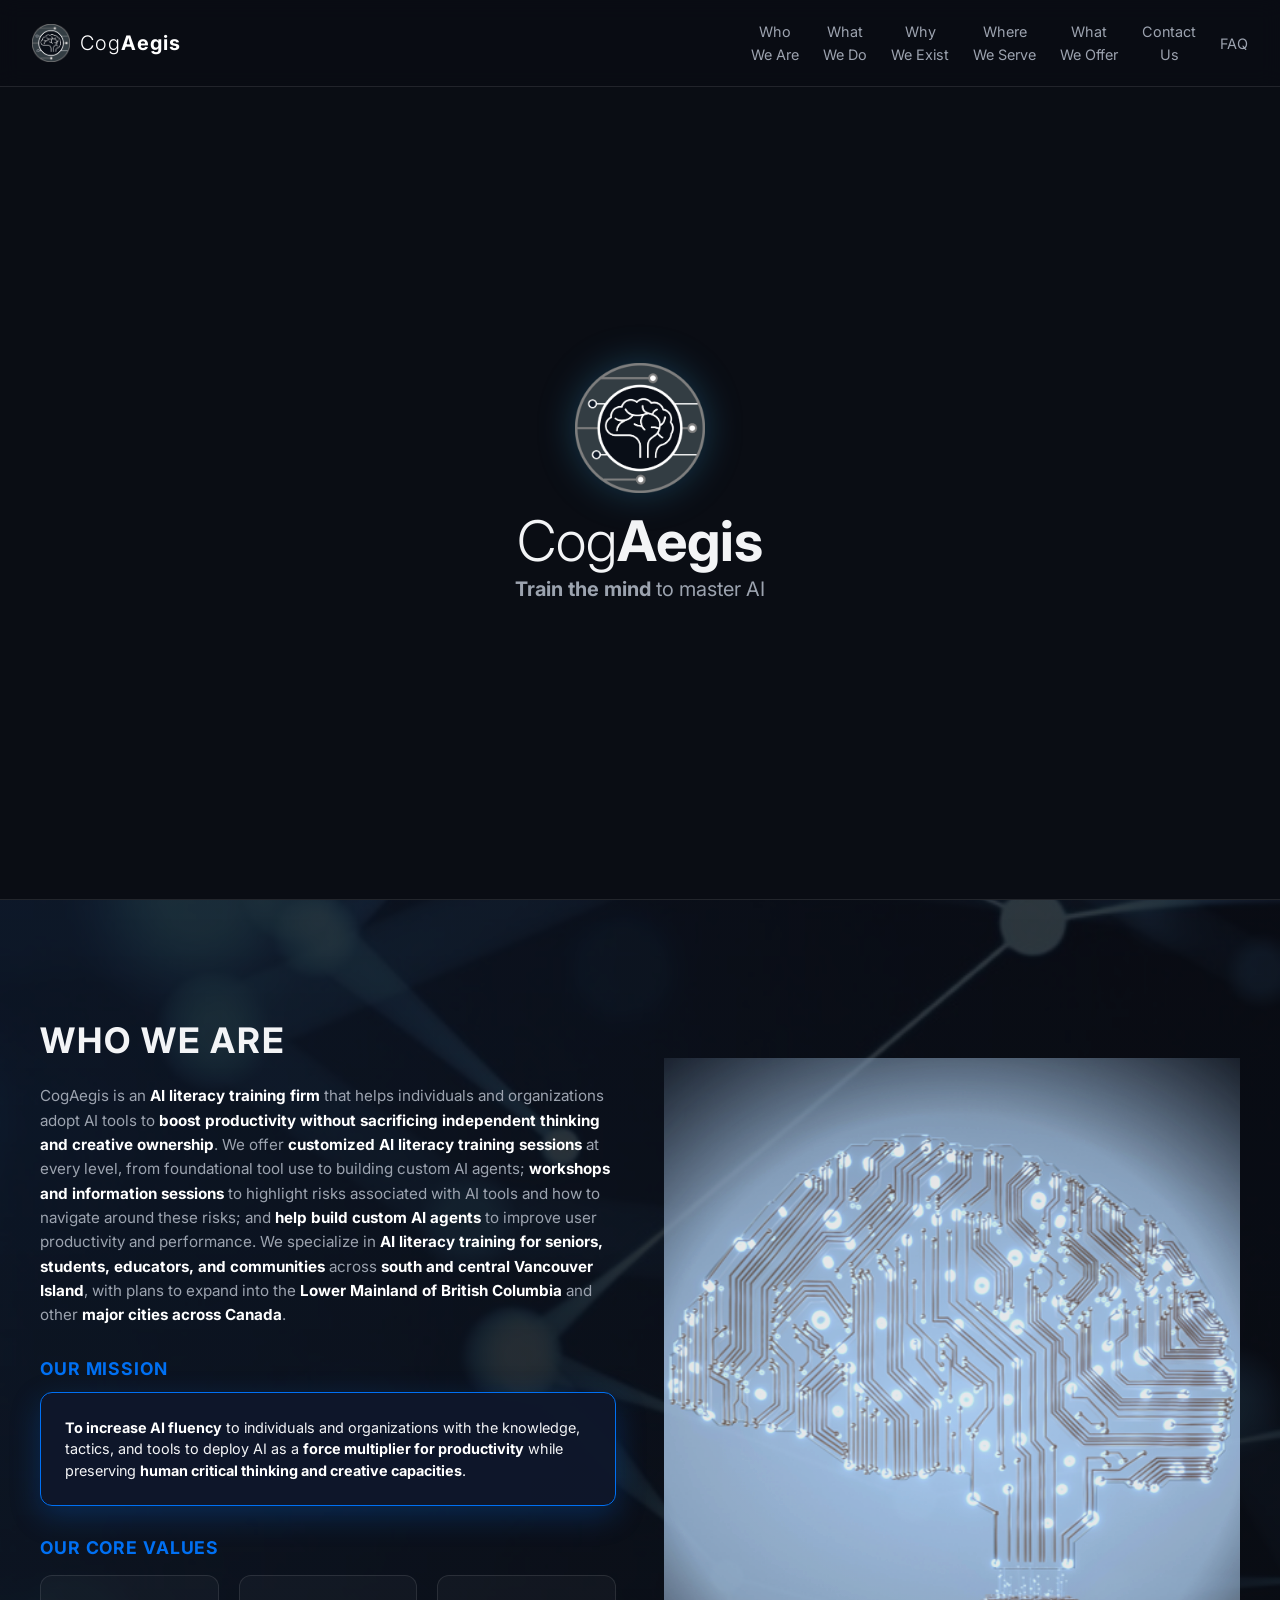
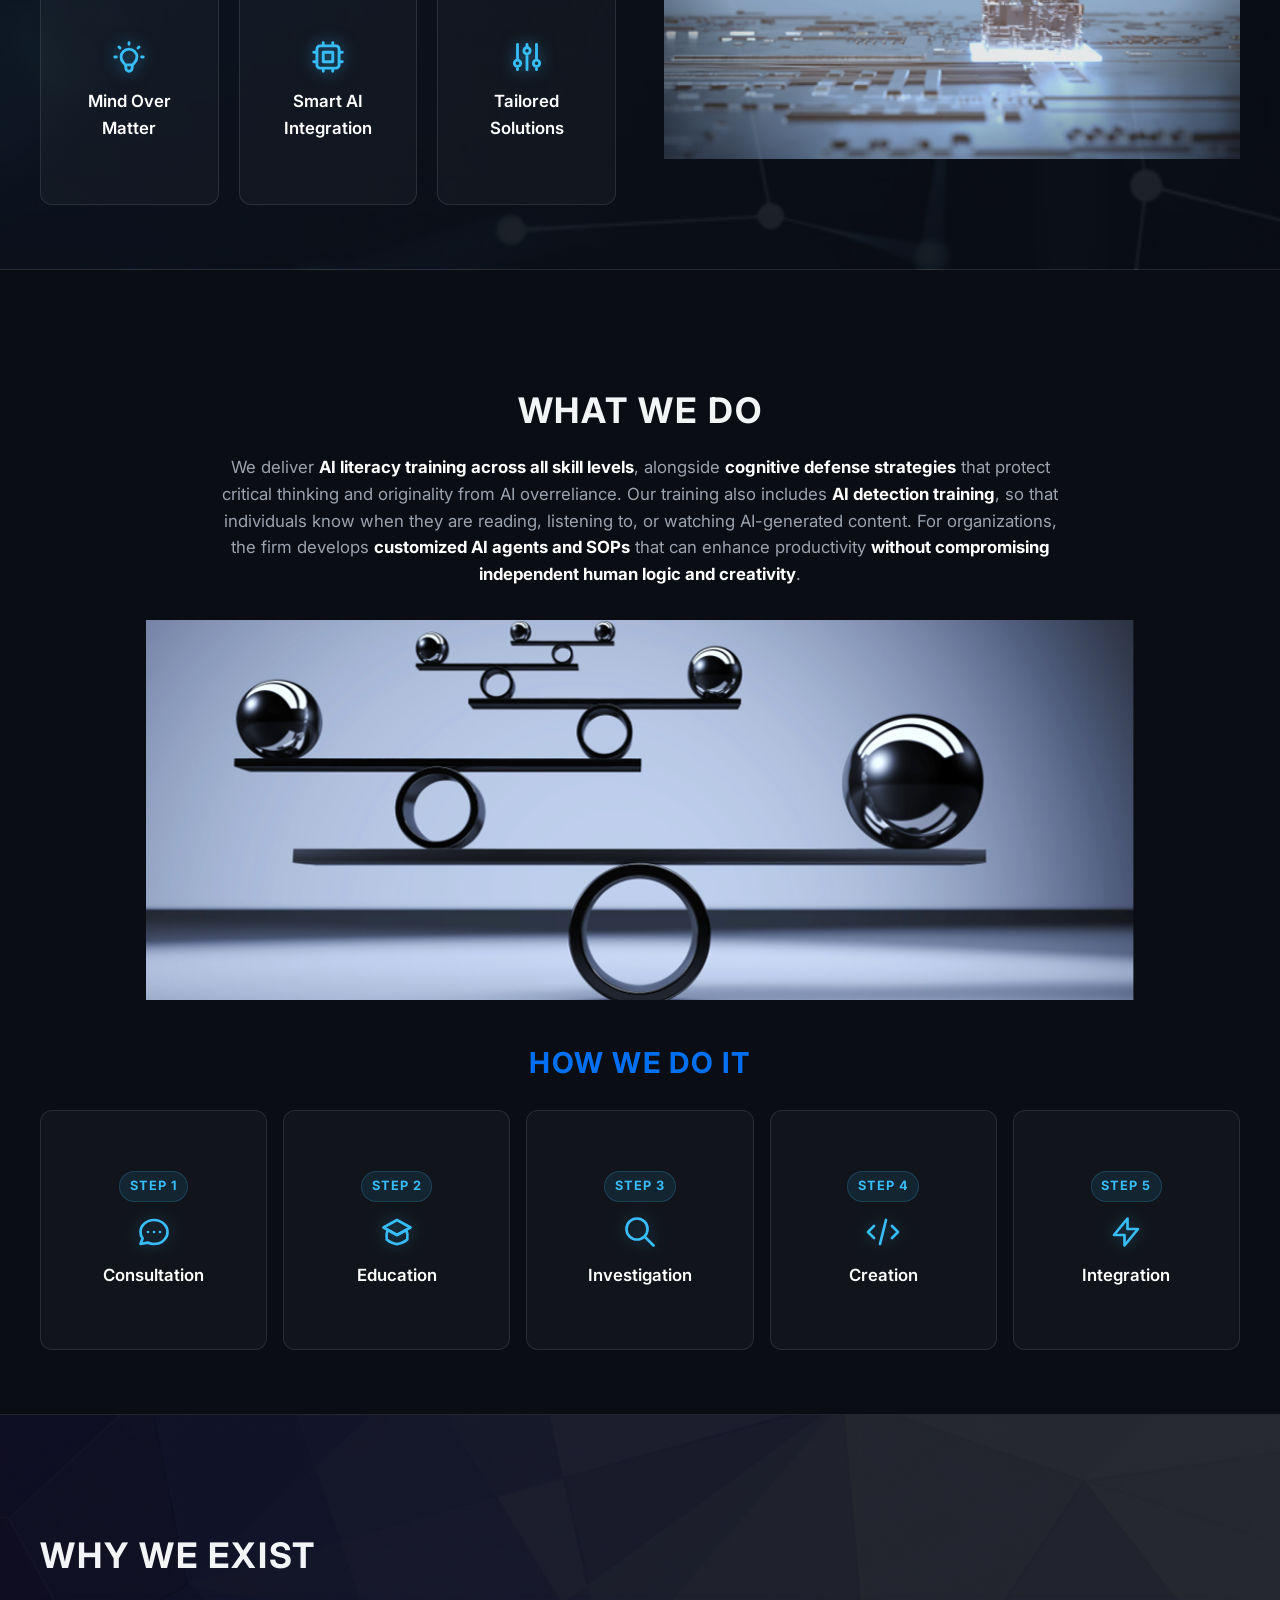
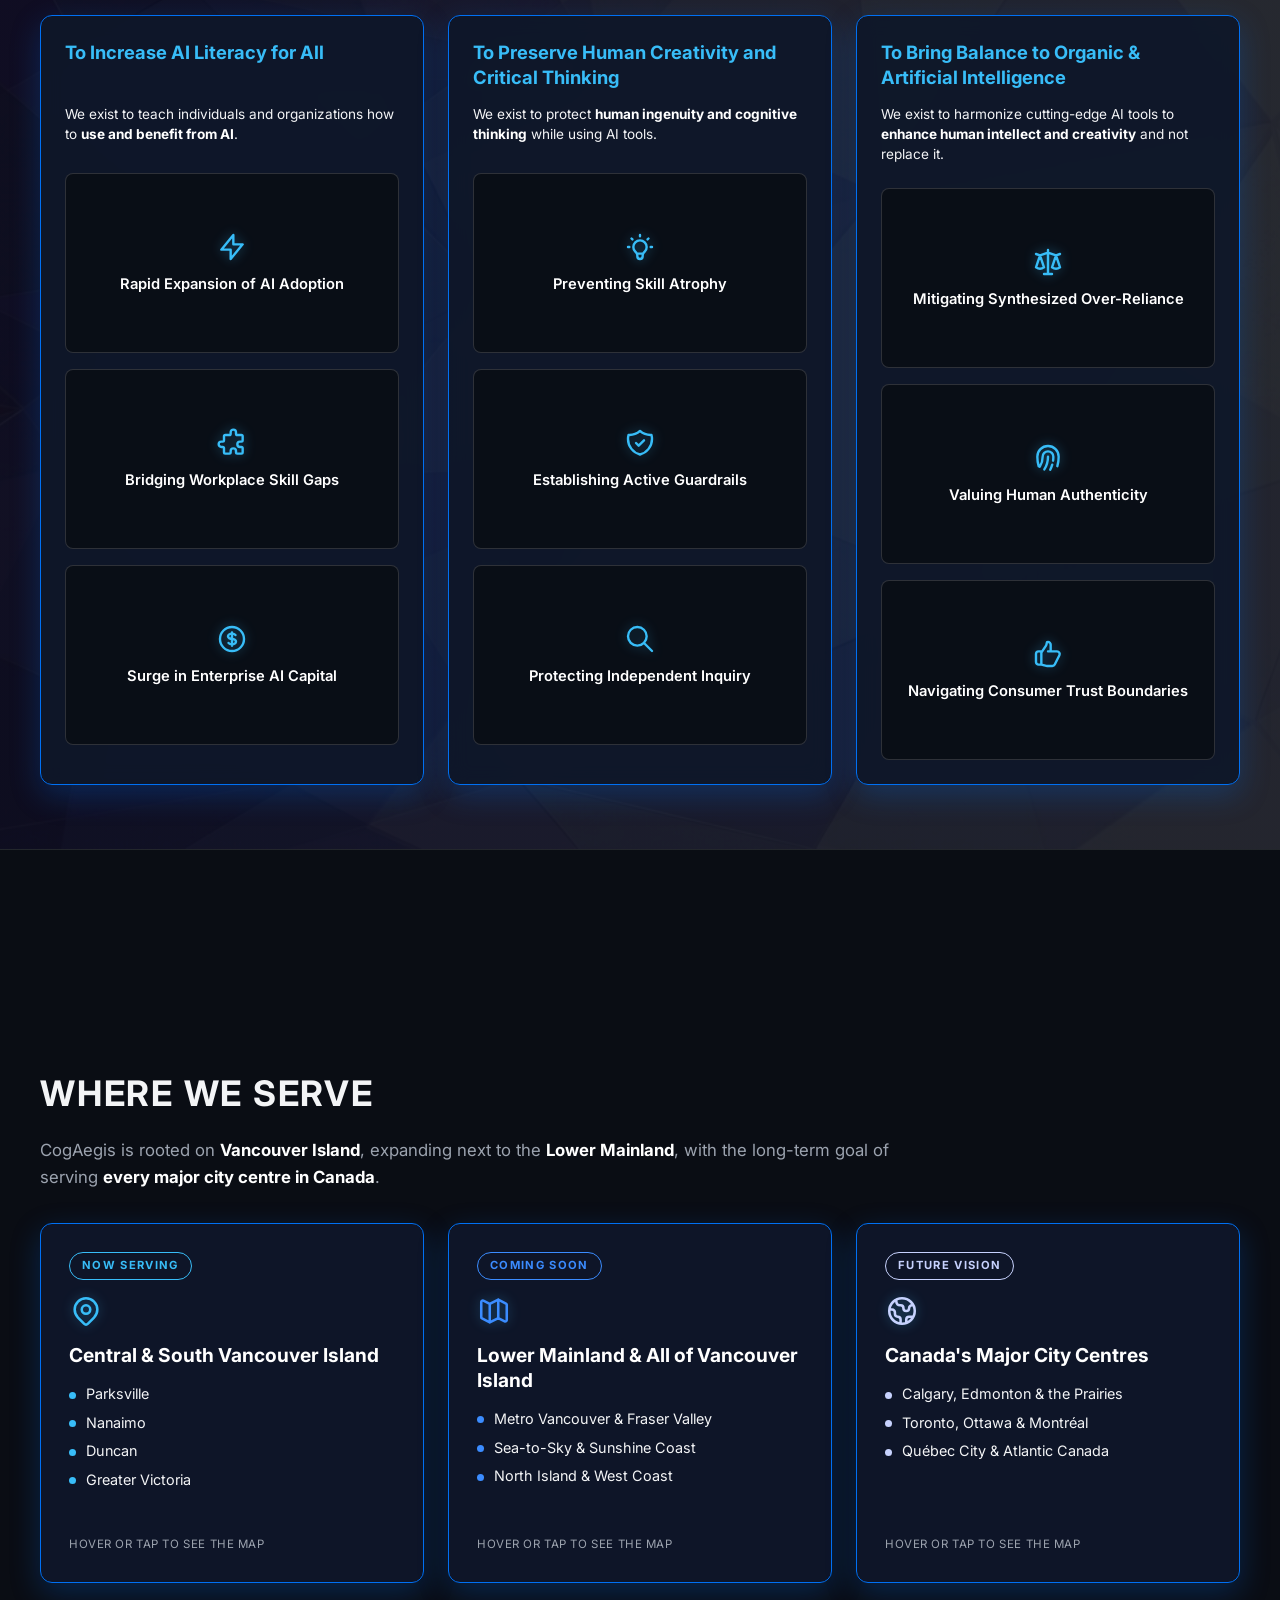
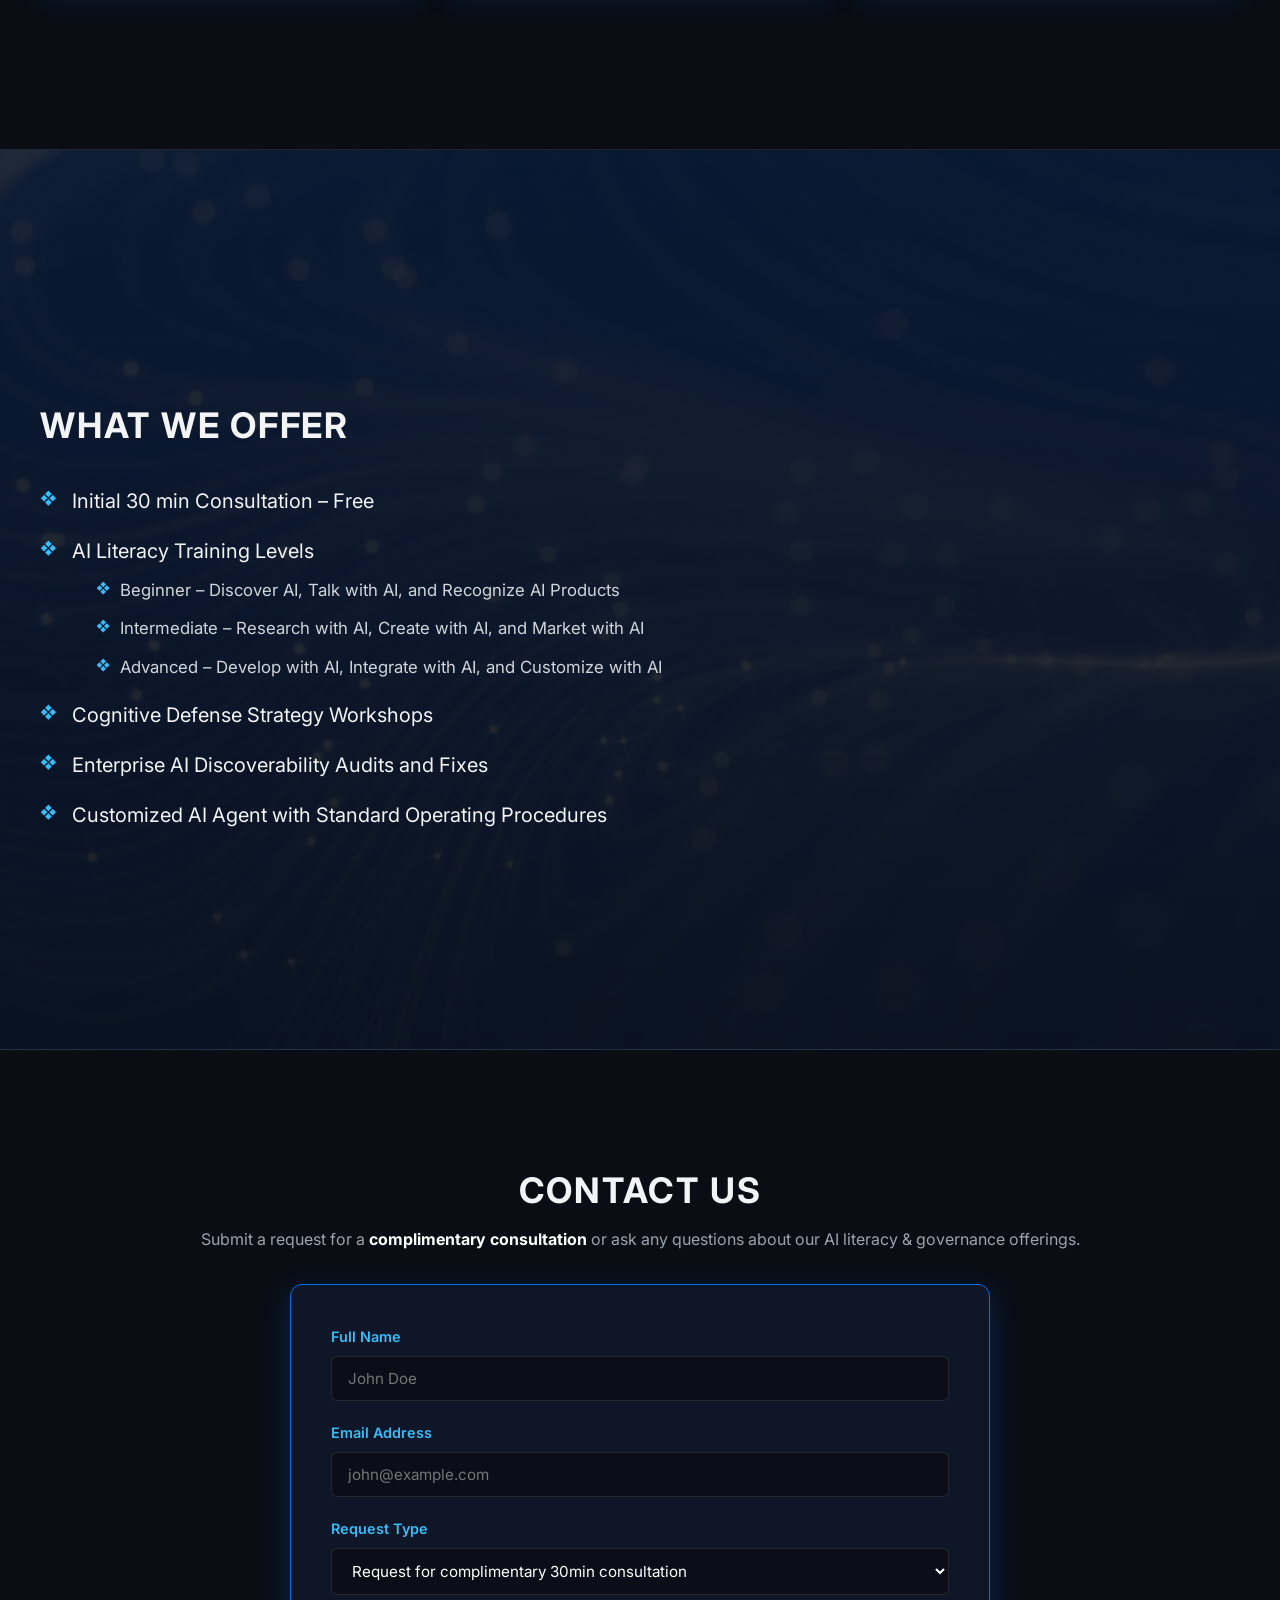
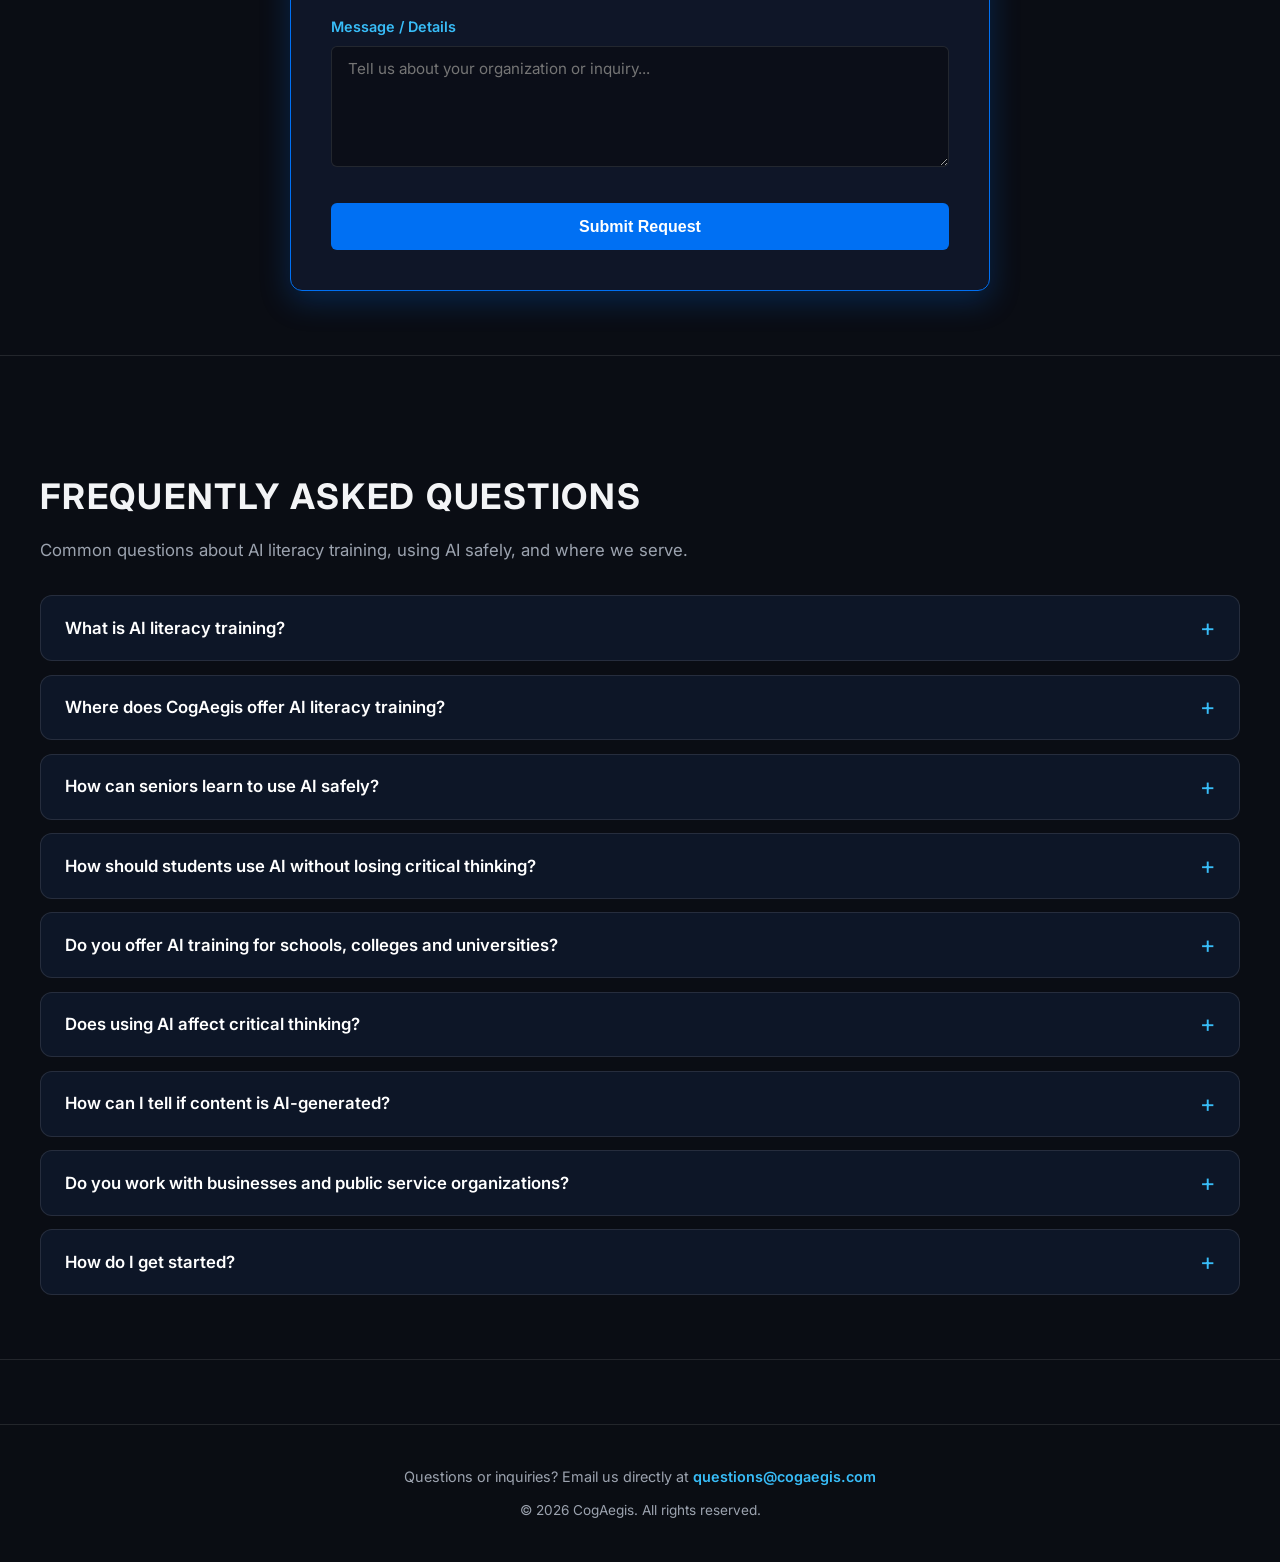
==== commit 15aa9863: "Enhance SEO and add FAQ section in index.html Updated the title and meta tags for improved SEO. Adde" ====
--- a/index.html
+++ b/index.html
@@ -1,9 +1,273 @@
 <!DOCTYPE html>
-<html lang="en">
+<html lang="en-CA">
 <head>
   <meta charset="UTF-8">
   <meta name="viewport" content="width=device-width, initial-scale=1.0">
-  <title>CogAegis | Train the mind to master AI</title>
+  <title>AI Literacy Training in Victoria &amp; Vancouver Island | CogAegis</title>
+  <meta name="description" content="AI literacy training in Victoria, Nanaimo, Duncan &amp; Parksville for seniors, students, schools and organizations. Use AI while protecting critical thinking.">
+  <meta name="robots" content="index, follow, max-image-preview:large">
+  <link rel="canonical" href="https://cogaegis.com/">
+  <meta name="theme-color" content="#0a0d14">
+
+  <!-- Social sharing previews (Facebook, LinkedIn, iMessage, Slack, X) -->
+  <meta property="og:type" content="website">
+  <meta property="og:site_name" content="CogAegis">
+  <meta property="og:locale" content="en_CA">
+  <meta property="og:url" content="https://cogaegis.com/">
+  <meta property="og:title" content="CogAegis | AI Literacy Training – Train the mind to master AI">
+  <meta property="og:description" content="AI literacy training in Victoria, Nanaimo, Duncan &amp; Parksville for seniors, students, schools and organizations. Use AI while protecting critical thinking.">
+  <meta property="og:image" content="https://cogaegis.com/images/og-image.jpg">
+  <meta property="og:image:width" content="1200">
+  <meta property="og:image:height" content="630">
+  <meta property="og:image:alt" content="CogAegis logo with the tagline Train the mind to master AI">
+  <meta name="twitter:card" content="summary_large_image">
+
+  <!-- Structured data: tells Google and AI search engines who we are, where we serve, and answers to common questions -->
+  <script type="application/ld+json">
+{
+  "@context": "https://schema.org",
+  "@graph": [
+    {
+      "@type": [
+        "EducationalOrganization",
+        "ProfessionalService"
+      ],
+      "@id": "https://cogaegis.com/#organization",
+      "name": "CogAegis",
+      "url": "https://cogaegis.com/",
+      "logo": "https://cogaegis.com/images/logo1.png",
+      "image": "https://cogaegis.com/images/og-image.jpg",
+      "slogan": "Train the mind to master AI",
+      "email": "questions@cogaegis.com",
+      "description": "CogAegis is an AI literacy training firm that helps individuals and organizations adopt AI tools to boost productivity without sacrificing independent thinking and creative ownership.",
+      "address": {
+        "@type": "PostalAddress",
+        "addressLocality": "Victoria",
+        "addressRegion": "BC",
+        "addressCountry": "CA"
+      },
+      "areaServed": [
+        {
+          "@type": "City",
+          "name": "Parksville, BC"
+        },
+        {
+          "@type": "City",
+          "name": "Nanaimo, BC"
+        },
+        {
+          "@type": "City",
+          "name": "Duncan, BC"
+        },
+        {
+          "@type": "City",
+          "name": "Victoria, BC"
+        },
+        {
+          "@type": "City",
+          "name": "Saanich, BC"
+        },
+        {
+          "@type": "City",
+          "name": "Langford, BC"
+        },
+        {
+          "@type": "AdministrativeArea",
+          "name": "Greater Victoria, BC"
+        },
+        {
+          "@type": "AdministrativeArea",
+          "name": "Vancouver Island, BC"
+        }
+      ],
+      "knowsAbout": [
+        "AI literacy",
+        "Artificial intelligence training",
+        "How to use AI for seniors",
+        "How to use AI for students",
+        "AI in schools, colleges and universities",
+        "Critical thinking and AI",
+        "AI detection",
+        "AI scams and deepfakes",
+        "Custom AI agents",
+        "AI standard operating procedures"
+      ],
+      "audience": [
+        {
+          "@type": "PeopleAudience",
+          "audienceType": "Seniors and people new to technology"
+        },
+        {
+          "@type": "PeopleAudience",
+          "audienceType": "Students"
+        },
+        {
+          "@type": "PeopleAudience",
+          "audienceType": "Educators and researchers"
+        },
+        {
+          "@type": "PeopleAudience",
+          "audienceType": "Public service organizations"
+        },
+        {
+          "@type": "PeopleAudience",
+          "audienceType": "Businesses"
+        }
+      ],
+      "hasOfferCatalog": {
+        "@type": "OfferCatalog",
+        "name": "AI literacy training and services",
+        "itemListElement": [
+          {
+            "@type": "Offer",
+            "name": "Initial 30-minute consultation",
+            "price": "0",
+            "priceCurrency": "CAD",
+            "itemOffered": {
+              "@type": "Service",
+              "name": "Free AI literacy consultation"
+            }
+          },
+          {
+            "@type": "Offer",
+            "itemOffered": {
+              "@type": "Service",
+              "name": "Beginner AI literacy training",
+              "description": "Discover AI, talk with AI, and recognize AI products."
+            }
+          },
+          {
+            "@type": "Offer",
+            "itemOffered": {
+              "@type": "Service",
+              "name": "Intermediate AI literacy training",
+              "description": "Research with AI, create with AI, and market with AI."
+            }
+          },
+          {
+            "@type": "Offer",
+            "itemOffered": {
+              "@type": "Service",
+              "name": "Advanced AI literacy training",
+              "description": "Develop with AI, integrate with AI, and customize with AI."
+            }
+          },
+          {
+            "@type": "Offer",
+            "itemOffered": {
+              "@type": "Service",
+              "name": "Cognitive Defense Strategy Workshops",
+              "description": "Practical habits that protect critical thinking and originality from AI overreliance."
+            }
+          },
+          {
+            "@type": "Offer",
+            "itemOffered": {
+              "@type": "Service",
+              "name": "Enterprise AI Discoverability Audits and Fixes"
+            }
+          },
+          {
+            "@type": "Offer",
+            "itemOffered": {
+              "@type": "Service",
+              "name": "Customized AI Agent with Standard Operating Procedures"
+            }
+          }
+        ]
+      }
+    },
+    {
+      "@type": "WebSite",
+      "@id": "https://cogaegis.com/#website",
+      "url": "https://cogaegis.com/",
+      "name": "CogAegis",
+      "inLanguage": "en-CA",
+      "publisher": {
+        "@id": "https://cogaegis.com/#organization"
+      }
+    },
+    {
+      "@type": "FAQPage",
+      "@id": "https://cogaegis.com/#faq",
+      "mainEntity": [
+        {
+          "@type": "Question",
+          "name": "What is AI literacy training?",
+          "acceptedAnswer": {
+            "@type": "Answer",
+            "text": "AI literacy training teaches people how artificial intelligence tools work, how to use them productively, and how to recognize their limits and risks. At CogAegis, every session pairs practical AI skills with critical thinking, so you get the benefits of AI without handing over your own judgment or creativity."
+          }
+        },
+        {
+          "@type": "Question",
+          "name": "Where does CogAegis offer AI literacy training?",
+          "acceptedAnswer": {
+            "@type": "Answer",
+            "text": "We currently offer AI literacy training across central and south Vancouver Island, including Parksville, Nanaimo, Duncan and Greater Victoria (Victoria, Saanich, Oak Bay, Esquimalt, Langford, Colwood, View Royal, Sidney and Sooke). Next, we are expanding to the Lower Mainland (Vancouver, Burnaby, Surrey, Richmond, Coquitlam, North Vancouver, West Vancouver, Langley, Abbotsford, Chilliwack, Squamish, Whistler and the Sunshine Coast) and the rest of Vancouver Island (Courtenay, Comox, Campbell River, Port Alberni, Tofino, Ucluelet and Port Hardy). Our long-term goal is to serve Canada's major city centres, including Calgary, Edmonton, Saskatoon, Regina, Winnipeg, Toronto, Ottawa, Montréal, Québec City, Halifax and St. John's."
+          }
+        },
+        {
+          "@type": "Question",
+          "name": "How can seniors learn to use AI safely?",
+          "acceptedAnswer": {
+            "@type": "Answer",
+            "text": "Our Beginner level is designed for people who are new to technology or not yet confident with it, including seniors. Sessions go at a comfortable pace and cover how to talk with AI assistants, how to use AI for everyday tasks, and how to recognize AI-generated scams such as fake voices, images and messages. The goal is confidence and safety, not jargon."
+          }
+        },
+        {
+          "@type": "Question",
+          "name": "How should students use AI without losing critical thinking?",
+          "acceptedAnswer": {
+            "@type": "Answer",
+            "text": "Students get the most from AI when they use it to research, question and check their own work, not to replace their thinking. Our training shows students how to use AI as a study partner, how to verify AI answers, and how to keep their own voice and reasoning in assignments, using our cognitive defense strategies."
+          }
+        },
+        {
+          "@type": "Question",
+          "name": "Do you offer AI training for schools, colleges and universities?",
+          "acceptedAnswer": {
+            "@type": "Answer",
+            "text": "Yes. Educators, students and researchers are among the core audiences we serve. Training can be tailored for K–12 schools, colleges and universities, from classroom and student workshops to professional development for teachers and faculty, and guidance on clear, responsible AI-use practices."
+          }
+        },
+        {
+          "@type": "Question",
+          "name": "Does using AI affect critical thinking?",
+          "acceptedAnswer": {
+            "@type": "Answer",
+            "text": "It can. Relying on AI for answers without questioning them can weaken the skills we use to reason, analyze and create. Our Cognitive Defense Strategy Workshops teach practical habits that keep people thinking independently while still using AI to save time and boost productivity."
+          }
+        },
+        {
+          "@type": "Question",
+          "name": "How can I tell if content is AI-generated?",
+          "acceptedAnswer": {
+            "@type": "Answer",
+            "text": "Our training includes AI detection skills, so you can better recognize when you are reading, listening to or watching AI-generated content. This helps protect you and your organization from misinformation, deepfakes and AI-powered scams."
+          }
+        },
+        {
+          "@type": "Question",
+          "name": "Do you work with businesses and public service organizations?",
+          "acceptedAnswer": {
+            "@type": "Answer",
+            "text": "Yes. For organizations, we deliver team AI literacy training, Enterprise AI Discoverability Audits, and custom AI agents with standard operating procedures (SOPs) that improve productivity without compromising independent human logic and creativity."
+          }
+        },
+        {
+          "@type": "Question",
+          "name": "How do I get started?",
+          "acceptedAnswer": {
+            "@type": "Answer",
+            "text": "Book a free 30-minute consultation. We will identify your current AI literacy level and goals, then recommend the right training. Use the contact form above or email questions@cogaegis.com."
+          }
+        }
+      ]
+    }
+  ]
+}
+  </script>
   <link rel="icon" type="image/png" href="images/logo1.png">
   <link rel="apple-touch-icon" href="images/logo1.png">
   <link rel="preconnect" href="https://fonts.googleapis.com">
@@ -900,6 +1164,72 @@
       .map-flip-card h3 { font-size: 1.05rem; }
     }
 
+    /* ==========================================================================
+       FAQ SECTION (native <details> accordion: no JavaScript, fully crawlable)
+       ========================================================================== */
+    .faq-section { background: var(--bg-dark); }
+    .faq-intro {
+      margin-top: 0.75rem;
+      color: var(--text-muted);
+      font-size: 1.05rem;
+    }
+    .faq-list {
+      margin-top: 2rem;
+      display: flex;
+      flex-direction: column;
+      gap: 0.85rem;
+    }
+    .faq-item {
+      background: rgba(15, 23, 42, 0.92);
+      border: 1px solid var(--border-color);
+      border-radius: 12px;
+      transition: border-color 0.3s, box-shadow 0.3s;
+    }
+    .faq-item[open],
+    .faq-item:hover {
+      border-color: var(--theme-highlight-border);
+      box-shadow: var(--theme-highlight-shadow);
+    }
+    .faq-item summary {
+      list-style: none;
+      cursor: pointer;
+      padding: 1.15rem 3.25rem 1.15rem 1.5rem;
+      position: relative;
+    }
+    .faq-item summary::-webkit-details-marker { display: none; }
+    .faq-item summary::after {
+      content: "+";
+      position: absolute;
+      right: 1.5rem;
+      top: 50%;
+      transform: translateY(-50%);
+      font-size: 1.5rem;
+      color: var(--accent-cyan);
+      transition: transform 0.3s;
+    }
+    .faq-item[open] summary::after { transform: translateY(-50%) rotate(45deg); }
+    .faq-item summary h3 {
+      display: inline;
+      font-size: 1.05rem;
+      font-weight: 600;
+      color: #fff;
+    }
+    .faq-item p {
+      padding: 0 1.5rem 1.35rem 1.5rem;
+      color: var(--text-muted);
+      font-size: 0.95rem;
+      line-height: 1.65;
+    }
+    .faq-item p strong { color: #fff; }
+    .faq-item p a { color: var(--accent-cyan); }
+
+    @media (max-width: 600px) {
+      .faq-item summary { padding: 1rem 2.75rem 1rem 1.1rem; }
+      .faq-item summary::after { right: 1.1rem; }
+      .faq-item summary h3 { font-size: 0.98rem; }
+      .faq-item p { padding: 0 1.1rem 1.1rem 1.1rem; font-size: 0.9rem; }
+    }
+
     /* Lightbox Modal Structure */
     .chart-modal { display: none; position: fixed; z-index: 2000; left: 0; top: 0; width: 100%; height: 100%; overflow: auto; background-color: rgba(0, 0, 0, 0.88); backdrop-filter: blur(8px); cursor: pointer; }
     .modal-content { background-color: #0d1117; margin: 3% auto; padding: 2.2rem; border: 1px solid var(--theme-highlight-border); border-radius: 12px; width: 85%; max-width: 820px; position: relative; box-shadow: 0 20px 50px rgba(0,0,0,0.9); cursor: default; }
@@ -1180,6 +1510,7 @@
       <a href="#where">Where<br>We Serve</a>
       <a href="#offer">What<br>We Offer</a>
       <a href="#contact">Contact<br>Us</a>
+      <a href="#faq">FAQ</a>
     </nav>
   </header>
 
@@ -1204,7 +1535,7 @@
       <div>
         <h2>WHO WE ARE</h2>
         <p style="margin-top: 1rem; color: var(--text-muted); font-size: 0.95rem;">
-          CogAegis is an <strong class="key-phrase">AI literacy training firm</strong> that helps individuals and organizations adopt AI tools to <strong class="key-phrase">boost productivity without sacrificing independent thinking and creative ownership</strong>. We offer <strong class="key-phrase">customized AI literacy training sessions</strong> at every level, from foundational tool use to building custom AI agents; <strong class="key-phrase">workshops and information sessions</strong> to highlight risks associated with AI tools and how to navigate around these risks; and <strong class="key-phrase">help build custom AI agents</strong> to improve user productivity and performance.
+          CogAegis is an <strong class="key-phrase">AI literacy training firm</strong> that helps individuals and organizations adopt AI tools to <strong class="key-phrase">boost productivity without sacrificing independent thinking and creative ownership</strong>. We offer <strong class="key-phrase">customized AI literacy training sessions</strong> at every level, from foundational tool use to building custom AI agents; <strong class="key-phrase">workshops and information sessions</strong> to highlight risks associated with AI tools and how to navigate around these risks; and <strong class="key-phrase">help build custom AI agents</strong> to improve user productivity and performance. We specialize in <strong class="key-phrase">AI literacy training for seniors, students, educators, and communities</strong> across <strong class="key-phrase">south and central Vancouver Island</strong>, with plans to expand into the <strong class="key-phrase">Lower Mainland of British Columbia</strong> and other <strong class="key-phrase">major cities across Canada</strong>.
         </p>
 
         <h3 class="section-subheading" style="margin-top: 1.75rem;">OUR MISSION</h3>
@@ -1258,7 +1589,7 @@
       </div>
 
       <div class="integrated-brain-container">
-        <img src="images/brain.png" alt="CogAegis Neural Vision" class="integrated-brain-img">
+        <img src="images/brain.png" alt="Glowing circuit-board brain illustrating human thinking working alongside artificial intelligence" class="integrated-brain-img">
       </div>
     </div>
   </section>
@@ -1278,7 +1609,7 @@
       </p>
 
       <div class="subsection-container">
-        <img src="images/balance.png" alt="How We Do It Process Graphic" class="process-banner">
+        <img src="images/balance.png" alt="Balance between human intelligence and artificial intelligence" class="process-banner">
         
         <h2 class="subsection-title">HOW WE DO IT</h2>
         
@@ -1688,6 +2019,52 @@
     </div>
   </section>
 
+  <!-- Section 7: FAQ (also published as FAQPage structured data in <head>) -->
+  <section id="faq" class="section faq-section">
+    <div class="container">
+      <h2>FREQUENTLY ASKED QUESTIONS</h2>
+      <p class="faq-intro">Common questions about AI literacy training, using AI safely, and where we serve.</p>
+      <div class="faq-list">
+        <details class="faq-item">
+          <summary><h3>What is AI literacy training?</h3></summary>
+          <p>AI literacy training teaches people how artificial intelligence tools work, how to use them productively, and how to recognize their limits and risks. At CogAegis, every session pairs practical AI skills with <strong>critical thinking</strong>, so you get the benefits of AI without handing over your own judgment or creativity.</p>
+        </details>
+        <details class="faq-item">
+          <summary><h3>Where does CogAegis offer AI literacy training?</h3></summary>
+          <p>We currently offer AI literacy training across central and south Vancouver Island, including <strong>Parksville, Nanaimo, Duncan and Greater Victoria</strong> (Victoria, Saanich, Oak Bay, Esquimalt, Langford, Colwood, View Royal, Sidney and Sooke). Next, we are expanding to the <strong>Lower Mainland</strong> (Vancouver, Burnaby, Surrey, Richmond, Coquitlam, North Vancouver, West Vancouver, Langley, Abbotsford, Chilliwack, Squamish, Whistler and the Sunshine Coast) and the rest of Vancouver Island (Courtenay, Comox, Campbell River, Port Alberni, Tofino, Ucluelet and Port Hardy). Our long-term goal is to serve Canada's major city centres, including Calgary, Edmonton, Saskatoon, Regina, Winnipeg, Toronto, Ottawa, Montréal, Québec City, Halifax and St. John's.</p>
+        </details>
+        <details class="faq-item">
+          <summary><h3>How can seniors learn to use AI safely?</h3></summary>
+          <p>Our Beginner level is designed for people who are new to technology or not yet confident with it, including seniors. Sessions go at a comfortable pace and cover how to talk with AI assistants, how to use AI for everyday tasks, and how to <strong>recognize AI-generated scams</strong> such as fake voices, images and messages. The goal is confidence and safety, not jargon.</p>
+        </details>
+        <details class="faq-item">
+          <summary><h3>How should students use AI without losing critical thinking?</h3></summary>
+          <p>Students get the most from AI when they use it to research, question and check their own work, not to replace their thinking. Our training shows students how to use AI as a study partner, how to <strong>verify AI answers</strong>, and how to keep their own voice and reasoning in assignments, using our cognitive defense strategies.</p>
+        </details>
+        <details class="faq-item">
+          <summary><h3>Do you offer AI training for schools, colleges and universities?</h3></summary>
+          <p>Yes. Educators, students and researchers are among the core audiences we serve. Training can be tailored for <strong>K–12 schools, colleges and universities</strong>, from classroom and student workshops to professional development for teachers and faculty, and guidance on clear, responsible AI-use practices.</p>
+        </details>
+        <details class="faq-item">
+          <summary><h3>Does using AI affect critical thinking?</h3></summary>
+          <p>It can. Relying on AI for answers without questioning them can weaken the skills we use to reason, analyze and create. Our <strong>Cognitive Defense Strategy Workshops</strong> teach practical habits that keep people thinking independently while still using AI to save time and boost productivity.</p>
+        </details>
+        <details class="faq-item">
+          <summary><h3>How can I tell if content is AI-generated?</h3></summary>
+          <p>Our training includes <strong>AI detection</strong> skills, so you can better recognize when you are reading, listening to or watching AI-generated content. This helps protect you and your organization from misinformation, deepfakes and AI-powered scams.</p>
+        </details>
+        <details class="faq-item">
+          <summary><h3>Do you work with businesses and public service organizations?</h3></summary>
+          <p>Yes. For organizations, we deliver team AI literacy training, <strong>Enterprise AI Discoverability Audits</strong>, and <strong>custom AI agents</strong> with standard operating procedures (SOPs) that improve productivity without compromising independent human logic and creativity.</p>
+        </details>
+        <details class="faq-item">
+          <summary><h3>How do I get started?</h3></summary>
+          <p>Book a <strong>free 30-minute consultation</strong>. We will identify your current AI literacy level and goals, then recommend the right training. Use the contact form above or email <a href="mailto:questions@cogaegis.com">questions@cogaegis.com</a>.</p>
+        </details>
+      </div>
+    </div>
+  </section>
+
   <!-- Global Lightbox Modal -->
   <div id="chartModal" class="chart-modal" onclick="closeChartModal()">
     <div class="modal-content" onclick="event.stopPropagation()">
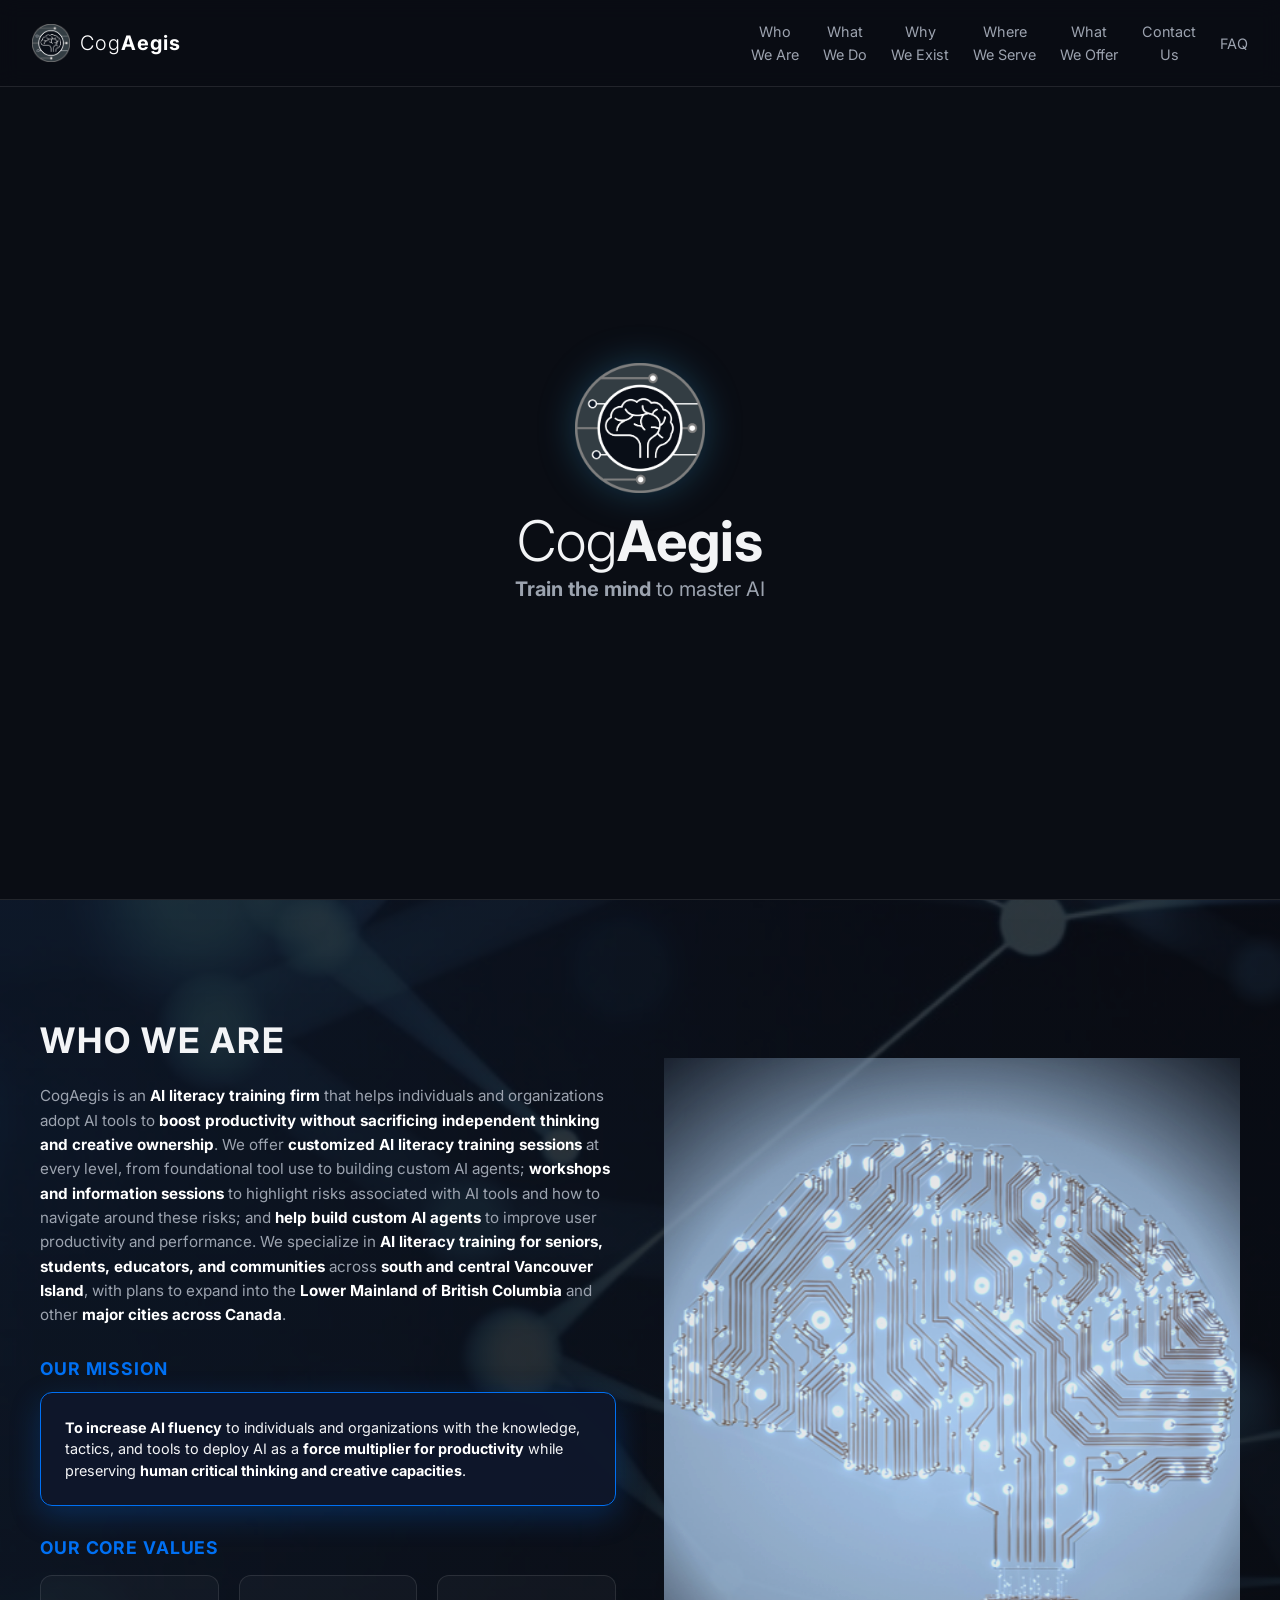
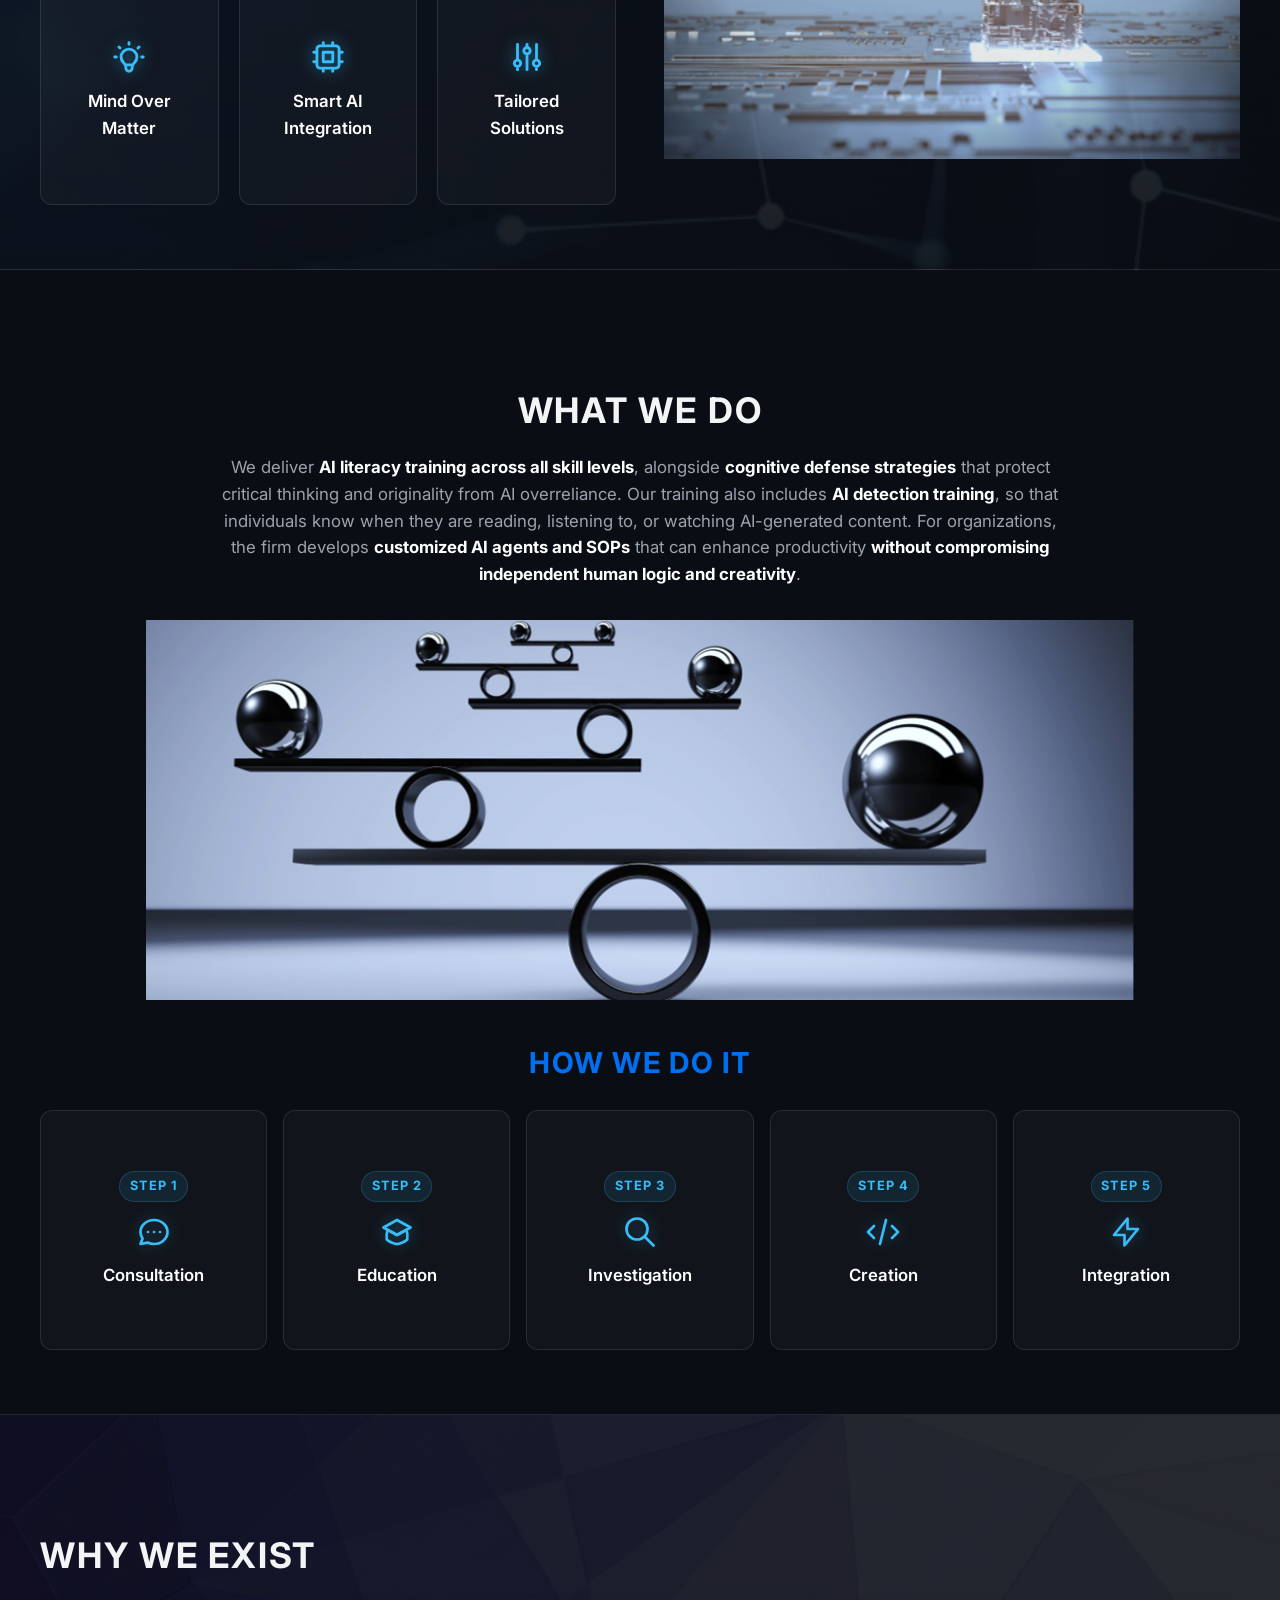
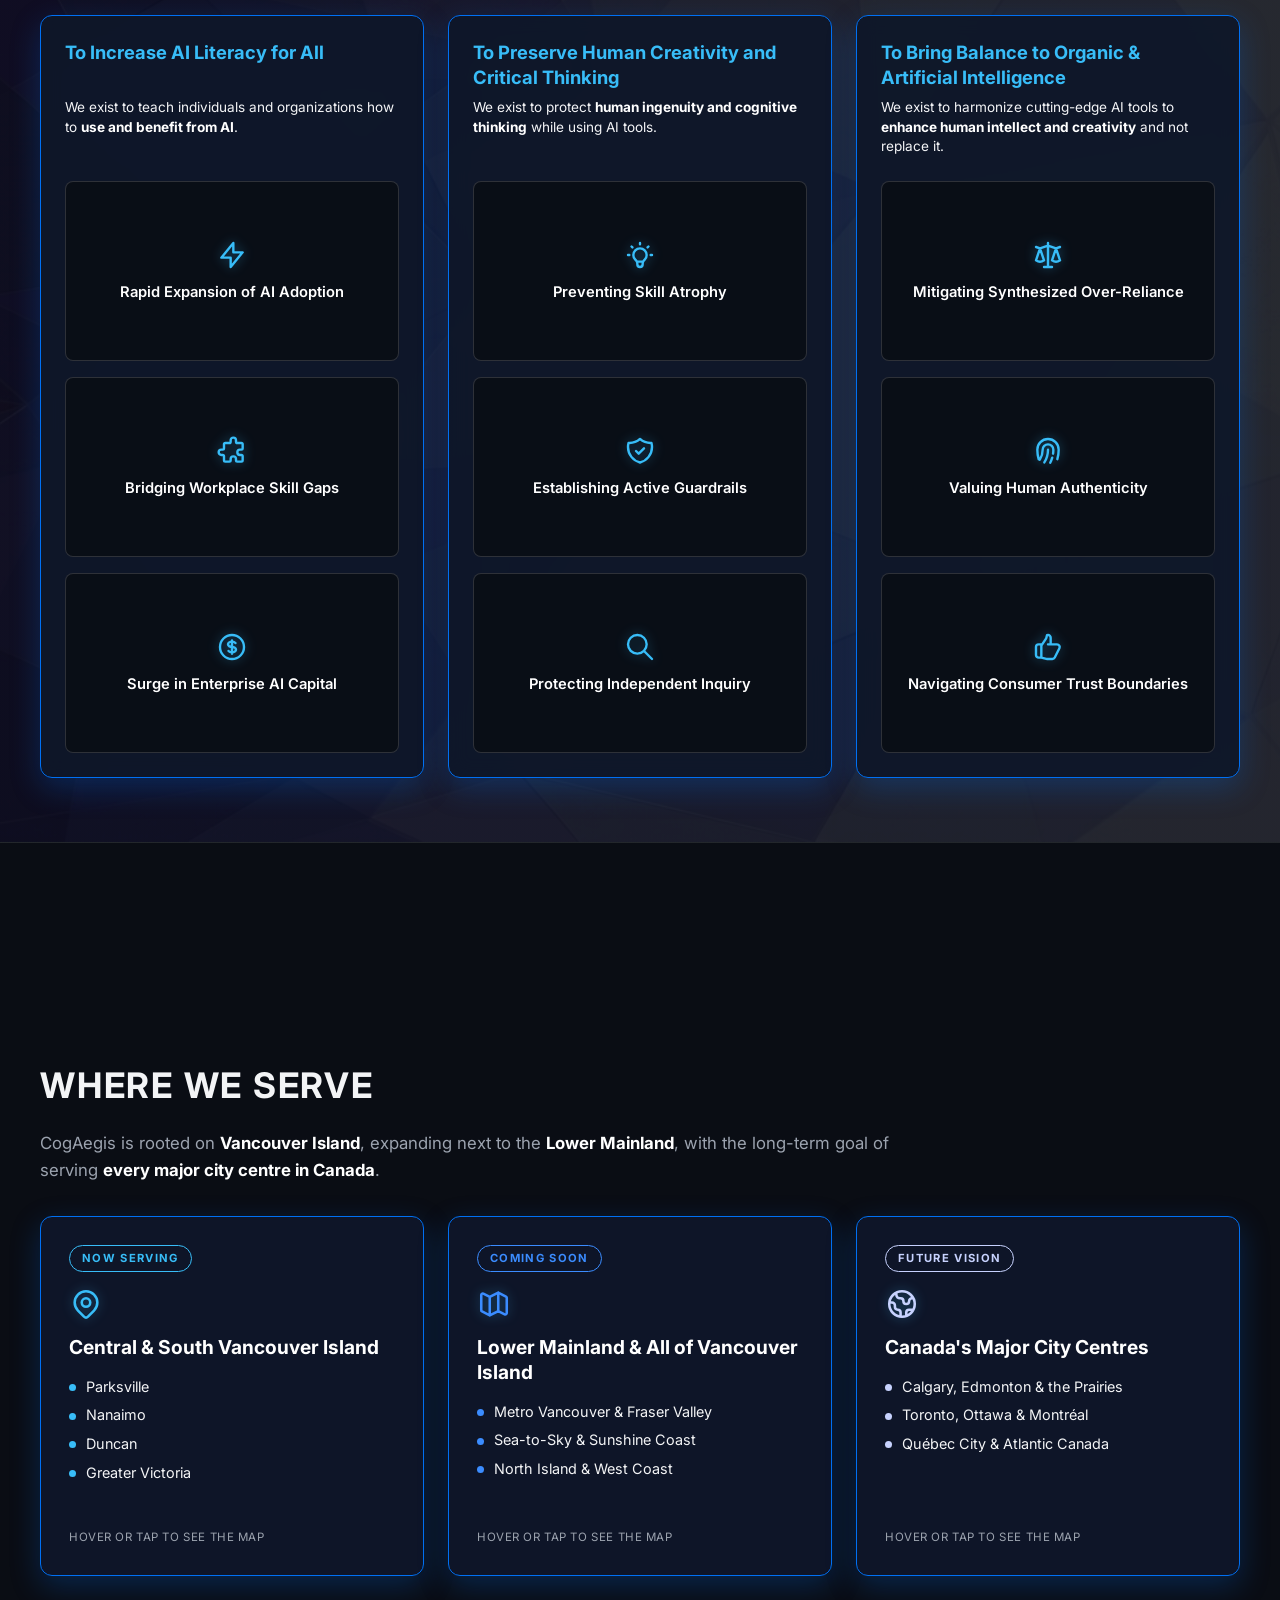
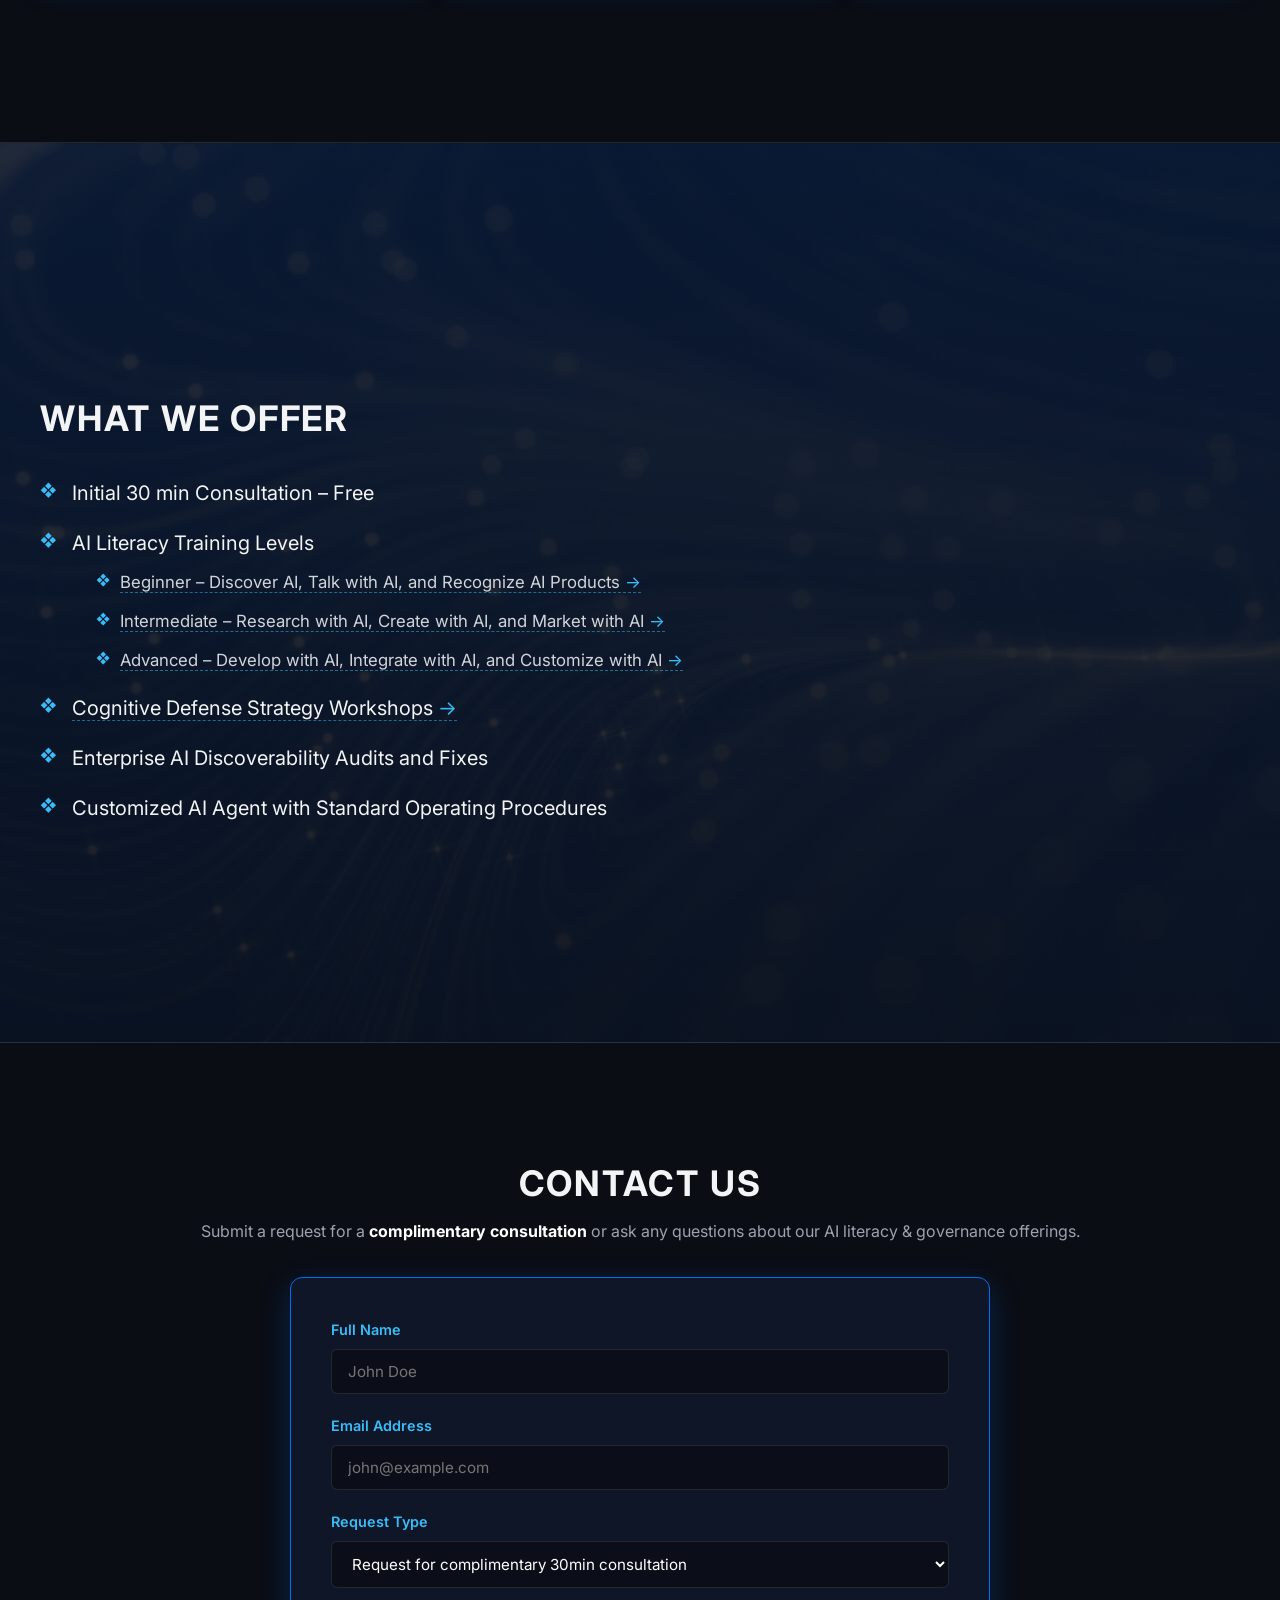
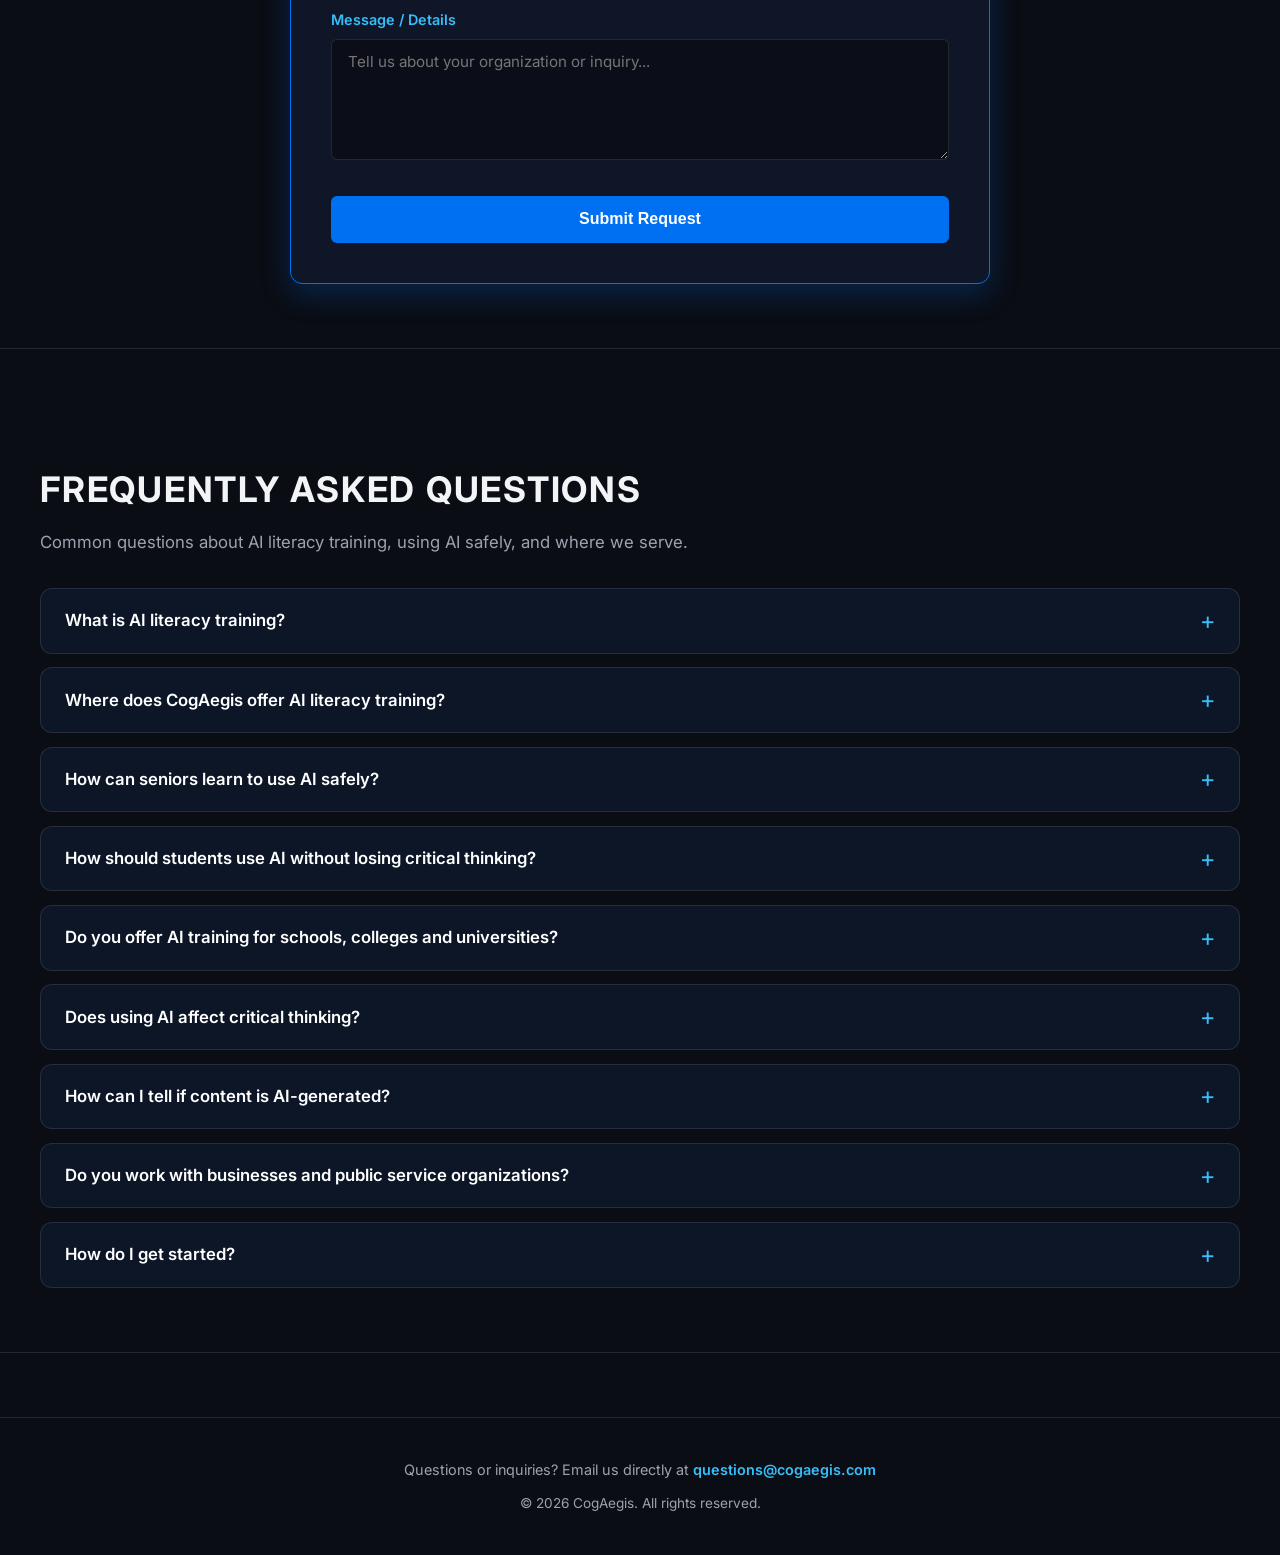
==== commit 8c1688c4: "Add links to AI training and workshops in index.html Updated service offerings with links for AI lit" ====
--- a/index.html
+++ b/index.html
@@ -3,7 +3,7 @@
 <head>
   <meta charset="UTF-8">
   <meta name="viewport" content="width=device-width, initial-scale=1.0">
-  <title>AI Literacy Training in Victoria &amp; Vancouver Island | CogAegis</title>
+  <title>CogAegis | Train the mind to master AI</title>
   <meta name="description" content="AI literacy training in Victoria, Nanaimo, Duncan &amp; Parksville for seniors, students, schools and organizations. Use AI while protecting critical thinking.">
   <meta name="robots" content="index, follow, max-image-preview:large">
   <link rel="canonical" href="https://cogaegis.com/">
@@ -14,7 +14,7 @@
   <meta property="og:site_name" content="CogAegis">
   <meta property="og:locale" content="en_CA">
   <meta property="og:url" content="https://cogaegis.com/">
-  <meta property="og:title" content="CogAegis | AI Literacy Training – Train the mind to master AI">
+  <meta property="og:title" content="CogAegis | Train the mind to master AI">
   <meta property="og:description" content="AI literacy training in Victoria, Nanaimo, Duncan &amp; Parksville for seniors, students, schools and organizations. Use AI while protecting critical thinking.">
   <meta property="og:image" content="https://cogaegis.com/images/og-image.jpg">
   <meta property="og:image:width" content="1200">
@@ -133,6 +133,7 @@
             "itemOffered": {
               "@type": "Service",
               "name": "Beginner AI literacy training",
+                "url": "https://cogaegis.com/ai-training-beginners.html",
               "description": "Discover AI, talk with AI, and recognize AI products."
             }
           },
@@ -141,6 +142,7 @@
             "itemOffered": {
               "@type": "Service",
               "name": "Intermediate AI literacy training",
+                "url": "https://cogaegis.com/ai-training-intermediate.html",
               "description": "Research with AI, create with AI, and market with AI."
             }
           },
@@ -149,6 +151,7 @@
             "itemOffered": {
               "@type": "Service",
               "name": "Advanced AI literacy training",
+                "url": "https://cogaegis.com/ai-training-advanced.html",
               "description": "Develop with AI, integrate with AI, and customize with AI."
             }
           },
@@ -157,6 +160,7 @@
             "itemOffered": {
               "@type": "Service",
               "name": "Cognitive Defense Strategy Workshops",
+                "url": "https://cogaegis.com/cognitive-defense-workshops.html",
               "description": "Practical habits that protect critical thinking and originality from AI overreliance."
             }
           },
@@ -634,6 +638,27 @@
       display: block; /* must be block, not flex: flex splits text and <strong> phrases into separate columns */
     }
 
+    /* Desktop: the three boxes share one set of rows (subgrid), so titles, descriptions
+       and the mini cards line up across columns no matter how many lines each text takes */
+    @media (min-width: 901px) {
+      .why-horizontal-layout {
+        grid-template-rows: auto auto 1fr;
+      }
+      .why-horizontal-layout .subheading-box {
+        display: grid;
+        grid-row: span 3;
+        grid-template-rows: subgrid;
+        row-gap: 0;
+      }
+      .why-horizontal-layout .subheading-box-header {
+        display: contents;          /* lets the title and description join the shared rows */
+      }
+      .why-horizontal-layout .subheading-box-header h3,
+      .why-horizontal-layout .subheading-box-header p {
+        min-height: 0;              /* the old fixed heights are no longer needed */
+      }
+    }
+
     .cards-vertical-stack {
       display: flex;
       flex-direction: column;
@@ -1230,10 +1255,44 @@
       .faq-item p { padding: 0 1.1rem 1.1rem 1.1rem; font-size: 0.9rem; }
     }
 
+    /* What We Offer: items that have their own detail page */
+    .offer-link {
+      color: inherit;
+      text-decoration: none;
+      border-bottom: 1px dashed rgba(56, 189, 248, 0.5);
+      transition: color 0.2s, border-color 0.2s;
+    }
+    .offer-link::after { content: " →"; color: var(--accent-cyan); }
+    .offer-link:hover { color: #fff; border-bottom-color: var(--accent-cyan); }
+
     /* Lightbox Modal Structure */
     .chart-modal { display: none; position: fixed; z-index: 2000; left: 0; top: 0; width: 100%; height: 100%; overflow: auto; background-color: rgba(0, 0, 0, 0.88); backdrop-filter: blur(8px); cursor: pointer; }
     .modal-content { background-color: #0d1117; margin: 3% auto; padding: 2.2rem; border: 1px solid var(--theme-highlight-border); border-radius: 12px; width: 85%; max-width: 820px; position: relative; box-shadow: 0 20px 50px rgba(0,0,0,0.9); cursor: default; }
     
+    .modal-content { cursor: pointer; }
+    .modal-close {
+      position: absolute;
+      top: 0.6rem;
+      right: 0.9rem;
+      background: none;
+      border: none;
+      color: var(--text-muted);
+      font-size: 2rem;
+      line-height: 1;
+      cursor: pointer;
+    }
+    .modal-close:hover { color: #fff; }
+    .modal-close-hint { display: none; }
+    @media (max-width: 600px) {
+      .modal-close-hint {
+        display: block;
+        font-size: 0.7rem;
+        color: var(--text-muted);
+        text-transform: uppercase;
+        letter-spacing: 0.08em;
+        margin-bottom: 0.5rem;
+      }
+    }
     .modal-card-title { color: var(--accent-cyan); font-size: 1.15rem; font-weight: 700; text-transform: uppercase; letter-spacing: 0.04em; margin-bottom: 0.4rem; }
     .modal-card-desc { font-size: 0.92rem; color: var(--text-main); line-height: 1.5; margin-bottom: 1rem; background: rgba(255, 255, 255, 0.03); padding: 0.75rem; border-radius: 6px; border-left: 3px solid var(--accent-cyan); }
     .modal-chart-title { font-size: 0.85rem; color: var(--text-muted); font-style: italic; margin-bottom: 0.75rem; }
@@ -1452,9 +1511,18 @@
         top: 0;
         left: 0;
         width: 100% !important;
-        height: 200px !important;
+        height: 230px !important;
         z-index: 100 !important;
         aspect-ratio: auto !important;
+      }
+
+      /* The row holding an expanded card stretches to the card's height, so nothing below covers it */
+      .cards-vertical-stack.has-expanded {
+        min-height: 230px;
+      }
+      .chart-mini-card .flip-card-back .chart-overlay-hint {
+        font-size: 0.72rem;
+        padding: 0.4rem 0;
       }
 
       .chart-mini-card .flip-card-front {
@@ -1472,15 +1540,56 @@
         height: 22px !important;
       }
 
-      /* Steps on Mobile */
+      /* Steps on Mobile: 3 small cards on row 1, 2 centred on row 2 (same size as the Why We Exist mini cards) */
       .steps-grid {
-        grid-template-columns: 1fr;
-        gap: 0.75rem;
+        display: flex !important;
+        flex-wrap: wrap;
+        justify-content: center;
+        gap: 0.5rem;
+        position: relative;
       }
 
       .step-flip-card {
-        height: 180px;
-      }
+        flex: 0 0 calc((100% - 1rem) / 3);
+        aspect-ratio: 1 / 1;
+        height: auto;
+        position: relative;
+        z-index: 1;
+        transition: opacity 0.3s ease;
+      }
+
+      .step-flip-card .flip-card-front {
+        padding: 0.4rem;
+        gap: 0.3rem;
+      }
+      .step-number {
+        font-size: 0.55rem;
+        padding: 0.1rem 0.45rem;
+      }
+      .step-icon {
+        width: 22px;
+        height: 22px;
+      }
+      .step-flip-card .flip-card-front h4 {
+        font-size: 0.72rem;
+      }
+
+      /* Tapped step card grows to cover the whole steps area */
+      .step-flip-card.is-flipped {
+        position: absolute !important;
+        top: 0;
+        left: 0;
+        width: 100% !important;
+        height: 100% !important;
+        flex: none;
+        aspect-ratio: auto !important;
+        z-index: 100 !important;
+      }
+      .step-flip-card .flip-card-back {
+        padding: 1rem 1.25rem;
+      }
+      .step-flip-card .flip-card-back h4 { font-size: 1rem; }
+      .step-flip-card .flip-card-back li { font-size: 0.9rem; }
 
       .offerings-list > li {
         font-size: 1.05rem;
@@ -1960,12 +2069,12 @@
         <li>
           AI Literacy Training Levels
           <ul class="offerings-sublist">
-            <li>Beginner – Discover AI, Talk with AI, and Recognize AI Products</li>
-            <li>Intermediate – Research with AI, Create with AI, and Market with AI</li>
-            <li>Advanced – Develop with AI, Integrate with AI, and Customize with AI</li>
+            <li><a class="offer-link" href="ai-training-beginners.html">Beginner – Discover AI, Talk with AI, and Recognize AI Products</a></li>
+            <li><a class="offer-link" href="ai-training-intermediate.html">Intermediate – Research with AI, Create with AI, and Market with AI</a></li>
+            <li><a class="offer-link" href="ai-training-advanced.html">Advanced – Develop with AI, Integrate with AI, and Customize with AI</a></li>
           </ul>
         </li>
-        <li>Cognitive Defense Strategy Workshops</li>
+        <li><a class="offer-link" href="cognitive-defense-workshops.html">Cognitive Defense Strategy Workshops</a></li>
         <li>Enterprise AI Discoverability Audits and Fixes</li>
         <li>Customized AI Agent with Standard Operating Procedures</li>
       </ul>
@@ -2066,8 +2175,10 @@
   </section>
 
   <!-- Global Lightbox Modal -->
-  <div id="chartModal" class="chart-modal" onclick="closeChartModal()">
-    <div class="modal-content" onclick="event.stopPropagation()">
+  <div id="chartModal" class="chart-modal">
+    <div class="modal-content">
+      <button type="button" class="modal-close" aria-label="Close">&times;</button>
+      <p class="modal-close-hint">Tap anywhere to close</p>
       <div class="modal-card-title" id="modalCardTitle">Title</div>
       <div class="modal-card-desc" id="modalCardDesc">Description</div>
       <div class="modal-chart-title" id="modalChartTitle">Chart Title</div>
@@ -2110,10 +2221,37 @@
     function closeChartModal() {
       document.getElementById('chartModal').style.display = "none";
       document.body.style.overflow = "auto";
+      collapseAllCards(); // return the card that opened the pop-up to its normal state
+    }
+
+    // Returns every flipped/expanded card to normal and un-hides its neighbours
+    const CARD_SELECTOR = '.value-flip-card, .chart-mini-card, .step-flip-card, .map-flip-card';
+    function collapseAllCards() {
+      document.querySelectorAll('.is-flipped').forEach(card => card.classList.remove('is-flipped'));
+      document.querySelectorAll('.has-expanded').forEach(row => row.classList.remove('has-expanded'));
+      document.querySelectorAll(CARD_SELECTOR).forEach(card => {
+        card.style.opacity = '';
+        card.style.pointerEvents = '';
+      });
     }
 
     // Card Interaction Handlers for Desktop & Mobile
     document.addEventListener('DOMContentLoaded', () => {
+
+      // Pop-up: a tap anywhere (backdrop, chart or text) closes it,
+      // except right after a two-finger pinch or while the page is zoomed in, so people can study the chart
+      const chartModal = document.getElementById('chartModal');
+      let lastPinch = 0;
+      const notePinch = e => { if (e.touches.length > 1) lastPinch = Date.now(); };
+      chartModal.addEventListener('touchstart', notePinch, { passive: true });
+      chartModal.addEventListener('touchmove', notePinch, { passive: true });
+      chartModal.addEventListener('click', (e) => {
+        e.stopPropagation();
+        const closeButton = e.target.closest('.modal-close');
+        const justPinched = Date.now() - lastPinch < 700;
+        const zoomedIn = window.visualViewport && window.visualViewport.scale > 1.05;
+        if (closeButton || !(justPinched || zoomedIn)) closeChartModal();
+      });
 
       // Background videos: play only while visible (saves battery/CPU); stay paused for reduced-motion users
       const bgVideos = document.querySelectorAll('.bg-video');
@@ -2180,9 +2318,13 @@
               });
             }
 
+            if (parentContainer) parentContainer.classList.remove('has-expanded');
+
             // If card was not flipped before, expand overlay and hide unselected siblings behind
             if (!isCurrentlyFlipped) {
+              collapseAllCards(); // only one expanded card on the page at a time
               card.classList.add('is-flipped');
+              if (parentContainer) parentContainer.classList.add('has-expanded');
               if (parentContainer) {
                 parentContainer.querySelectorAll('.value-flip-card, .chart-mini-card, .step-flip-card').forEach(sibling => {
                   if (sibling !== card) {
@@ -2196,23 +2338,15 @@
         });
       });
 
-      // Global click listener to close flipped cards or modals when tapping outside
-      document.addEventListener('click', (e) => {
-        const isMobile = window.innerWidth <= 600;
-        if (isMobile) {
-          document.querySelectorAll('.map-flip-card.is-flipped').forEach(c => c.classList.remove('is-flipped'));
-          document.querySelectorAll('.value-flip-card.is-flipped, .chart-mini-card.is-flipped, .step-flip-card.is-flipped').forEach(flippedCard => {
-            flippedCard.classList.remove('is-flipped');
-            const parentContainer = flippedCard.parentElement;
-            if (parentContainer) {
-              parentContainer.querySelectorAll('.value-flip-card, .chart-mini-card, .step-flip-card').forEach(sibling => {
-                sibling.style.opacity = '1';
-                sibling.style.pointerEvents = 'auto';
-              });
-            }
-          });
-        }
-      });
+      // Touching anywhere else on the screen (including starting a scroll) returns cards to normal
+      const collapseIfOutside = (e) => {
+        if (window.innerWidth > 600) return;
+        if (chartModal.style.display === 'block') return;           // the pop-up handles its own taps
+        if (e.target.closest('.is-flipped')) return;                // taps on the open card are handled by the card
+        if (document.querySelector('.is-flipped')) collapseAllCards();
+      };
+      document.addEventListener('touchstart', collapseIfOutside, { passive: true });
+      document.addEventListener('click', collapseIfOutside);
     });
   </script>
 
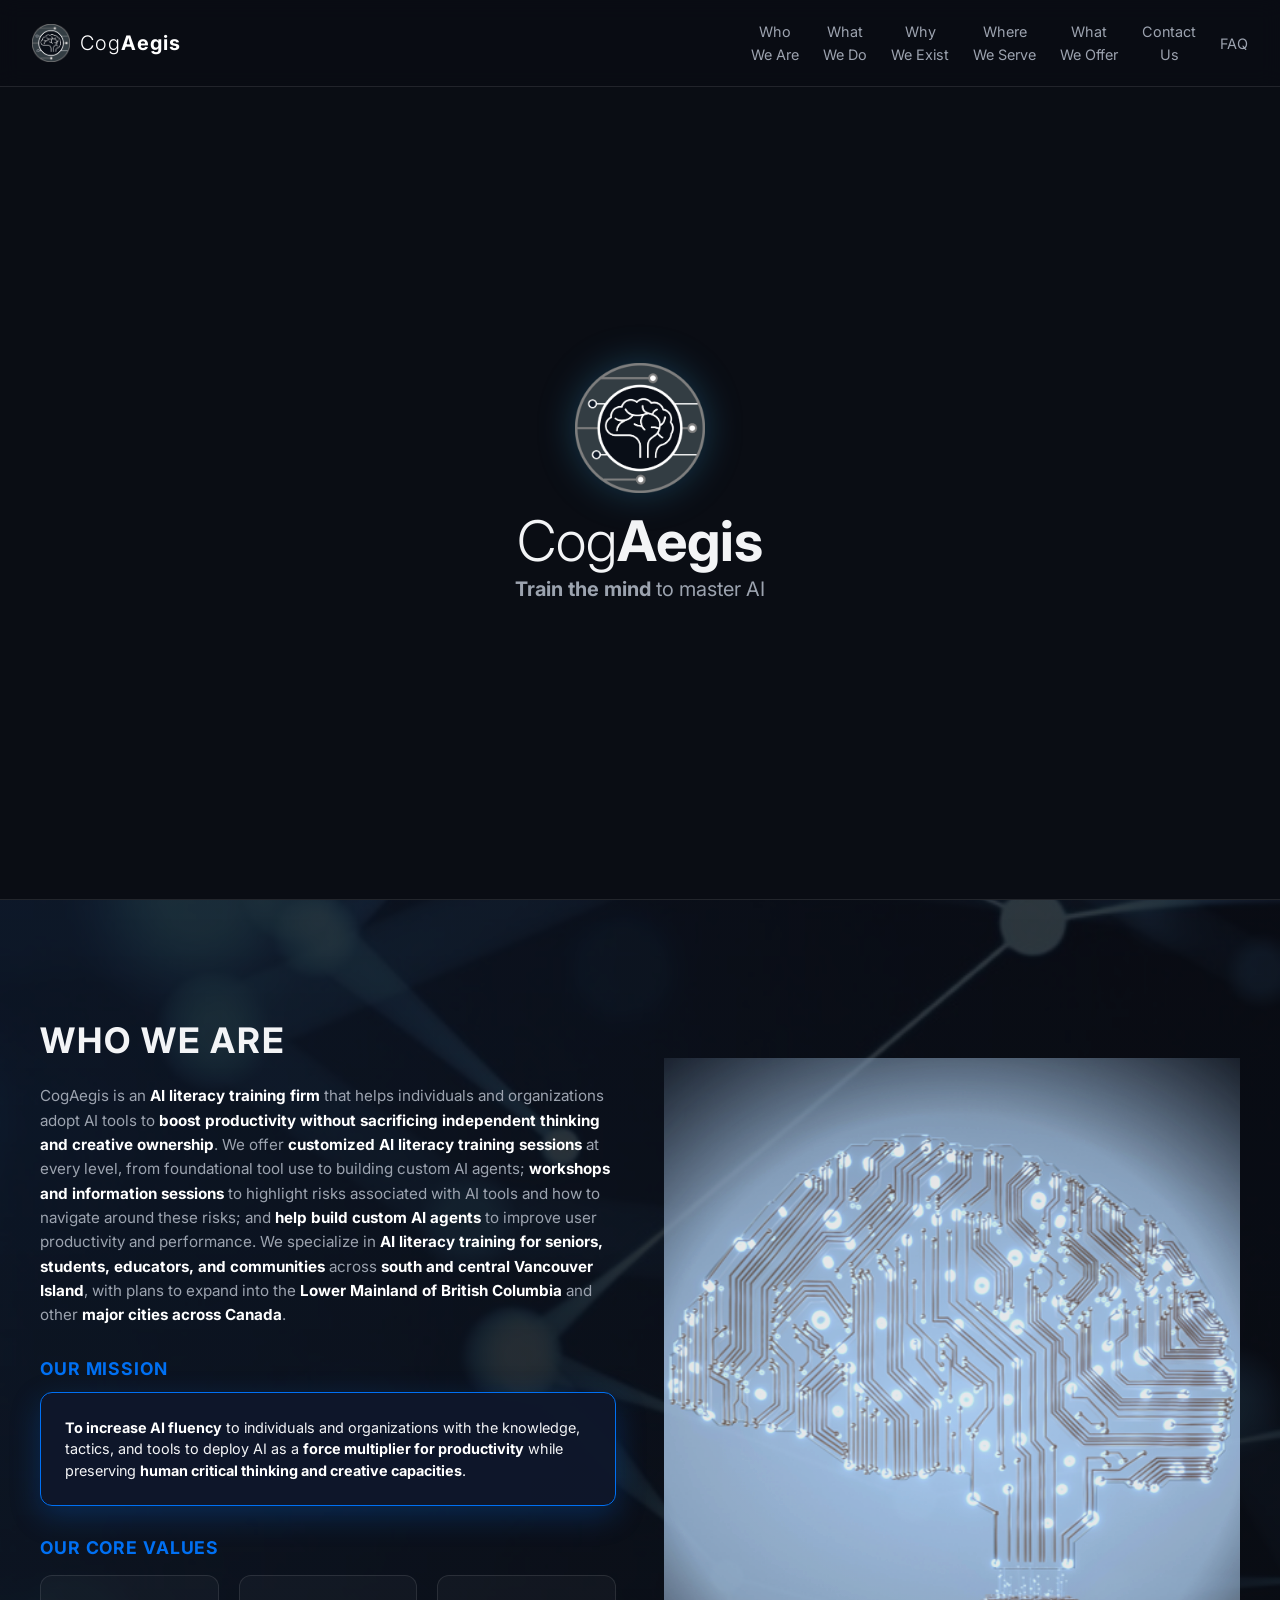
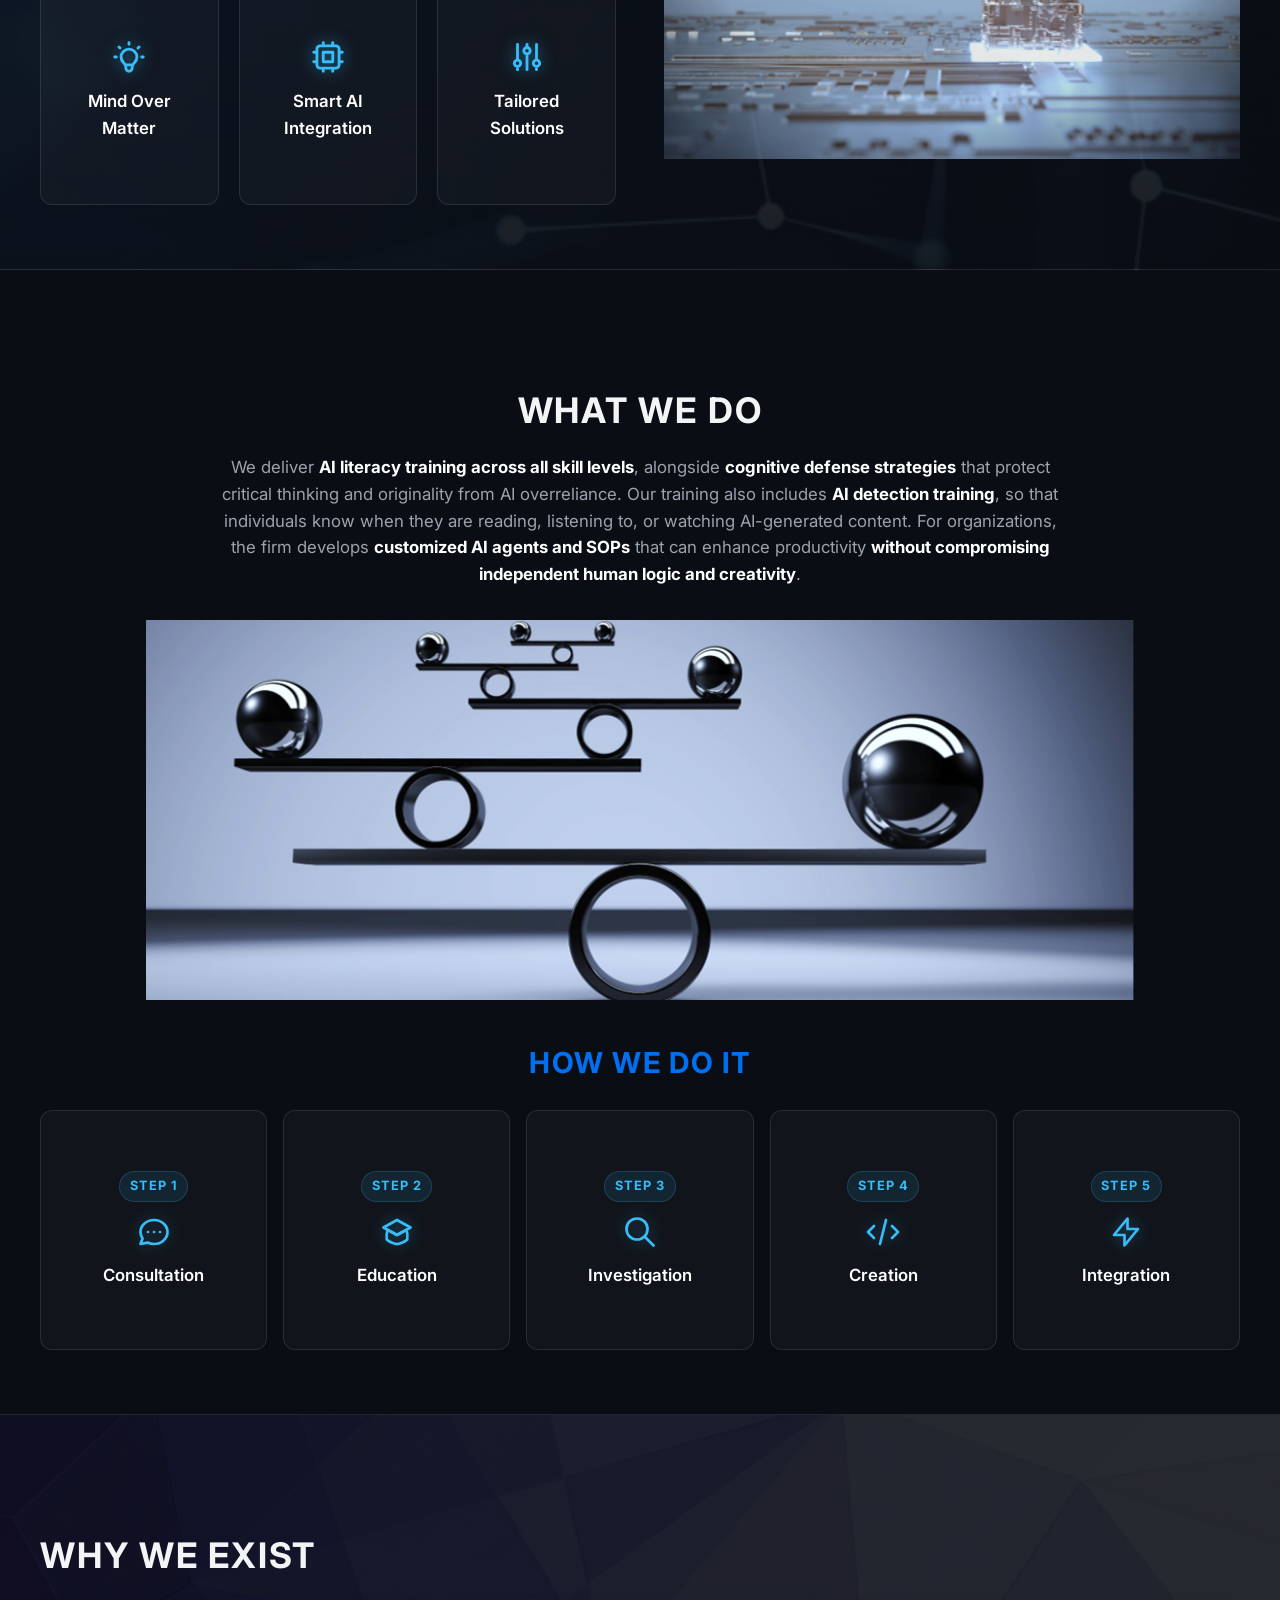
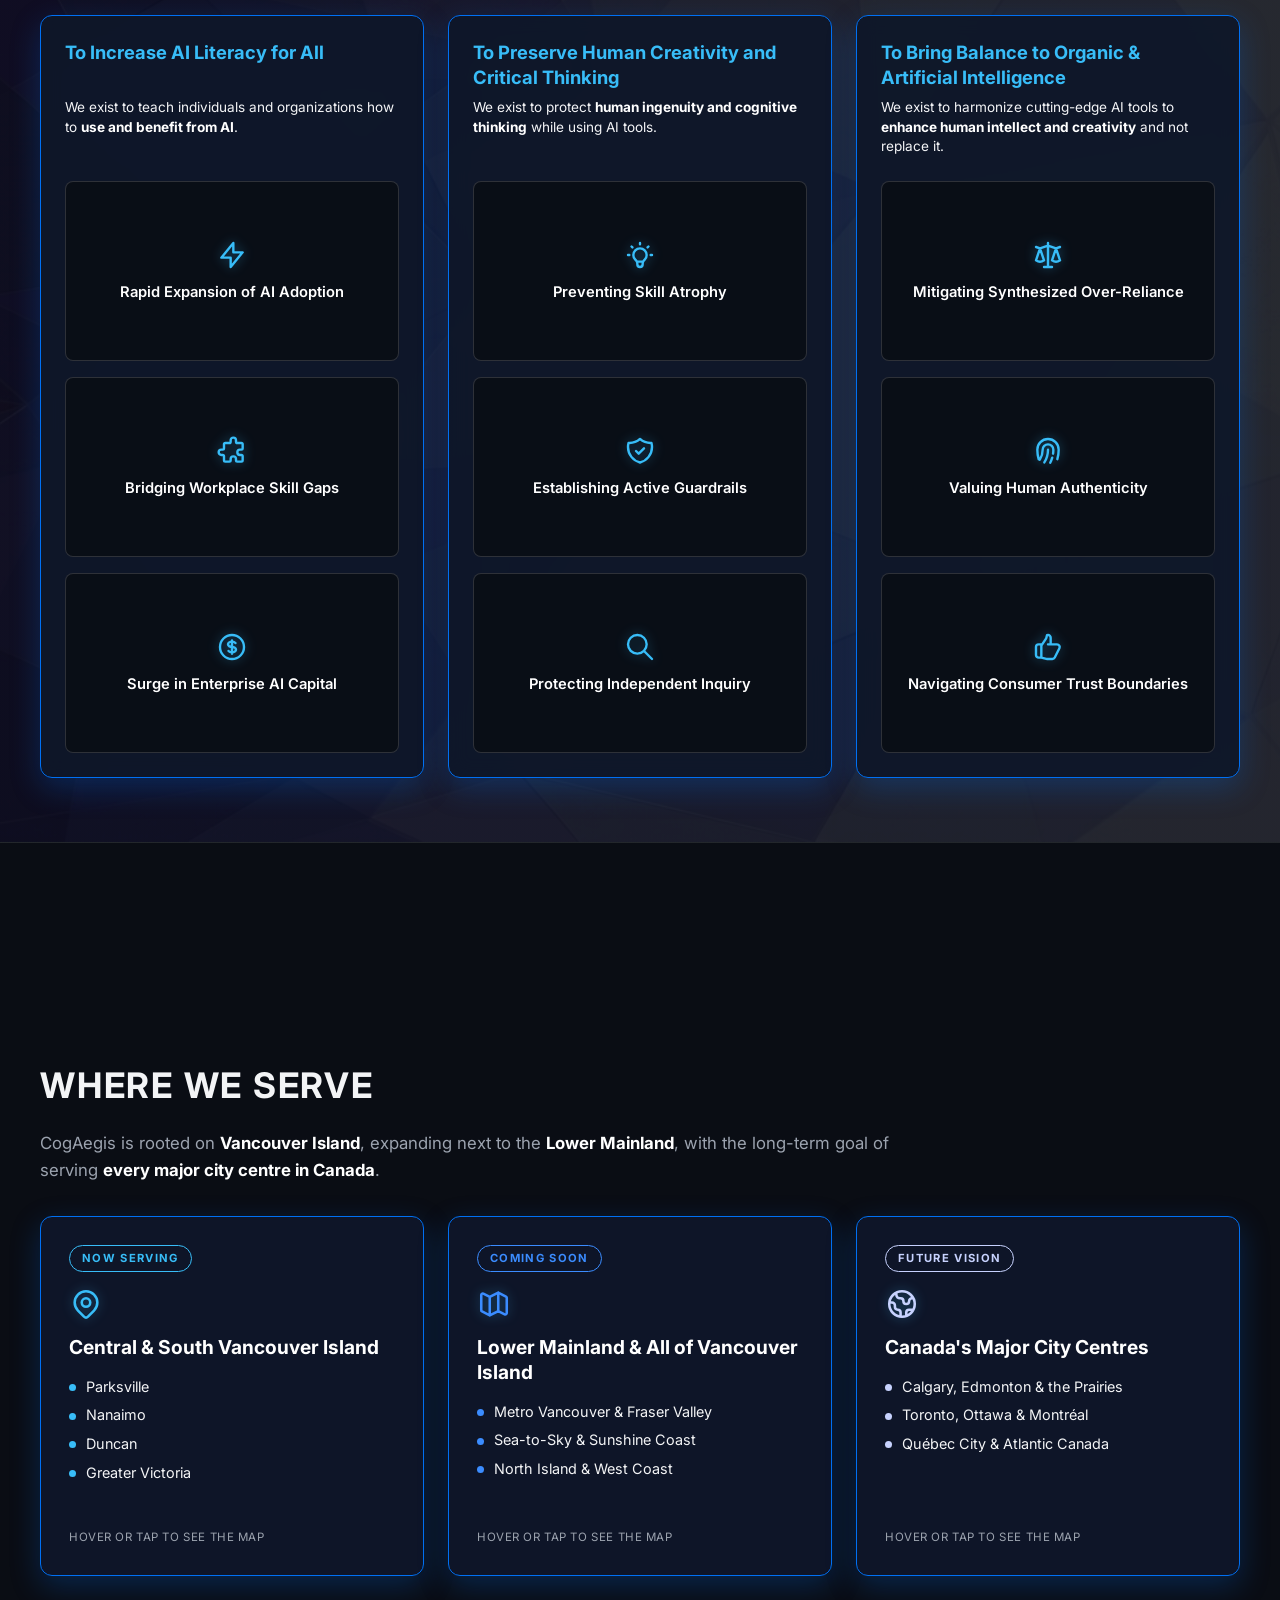
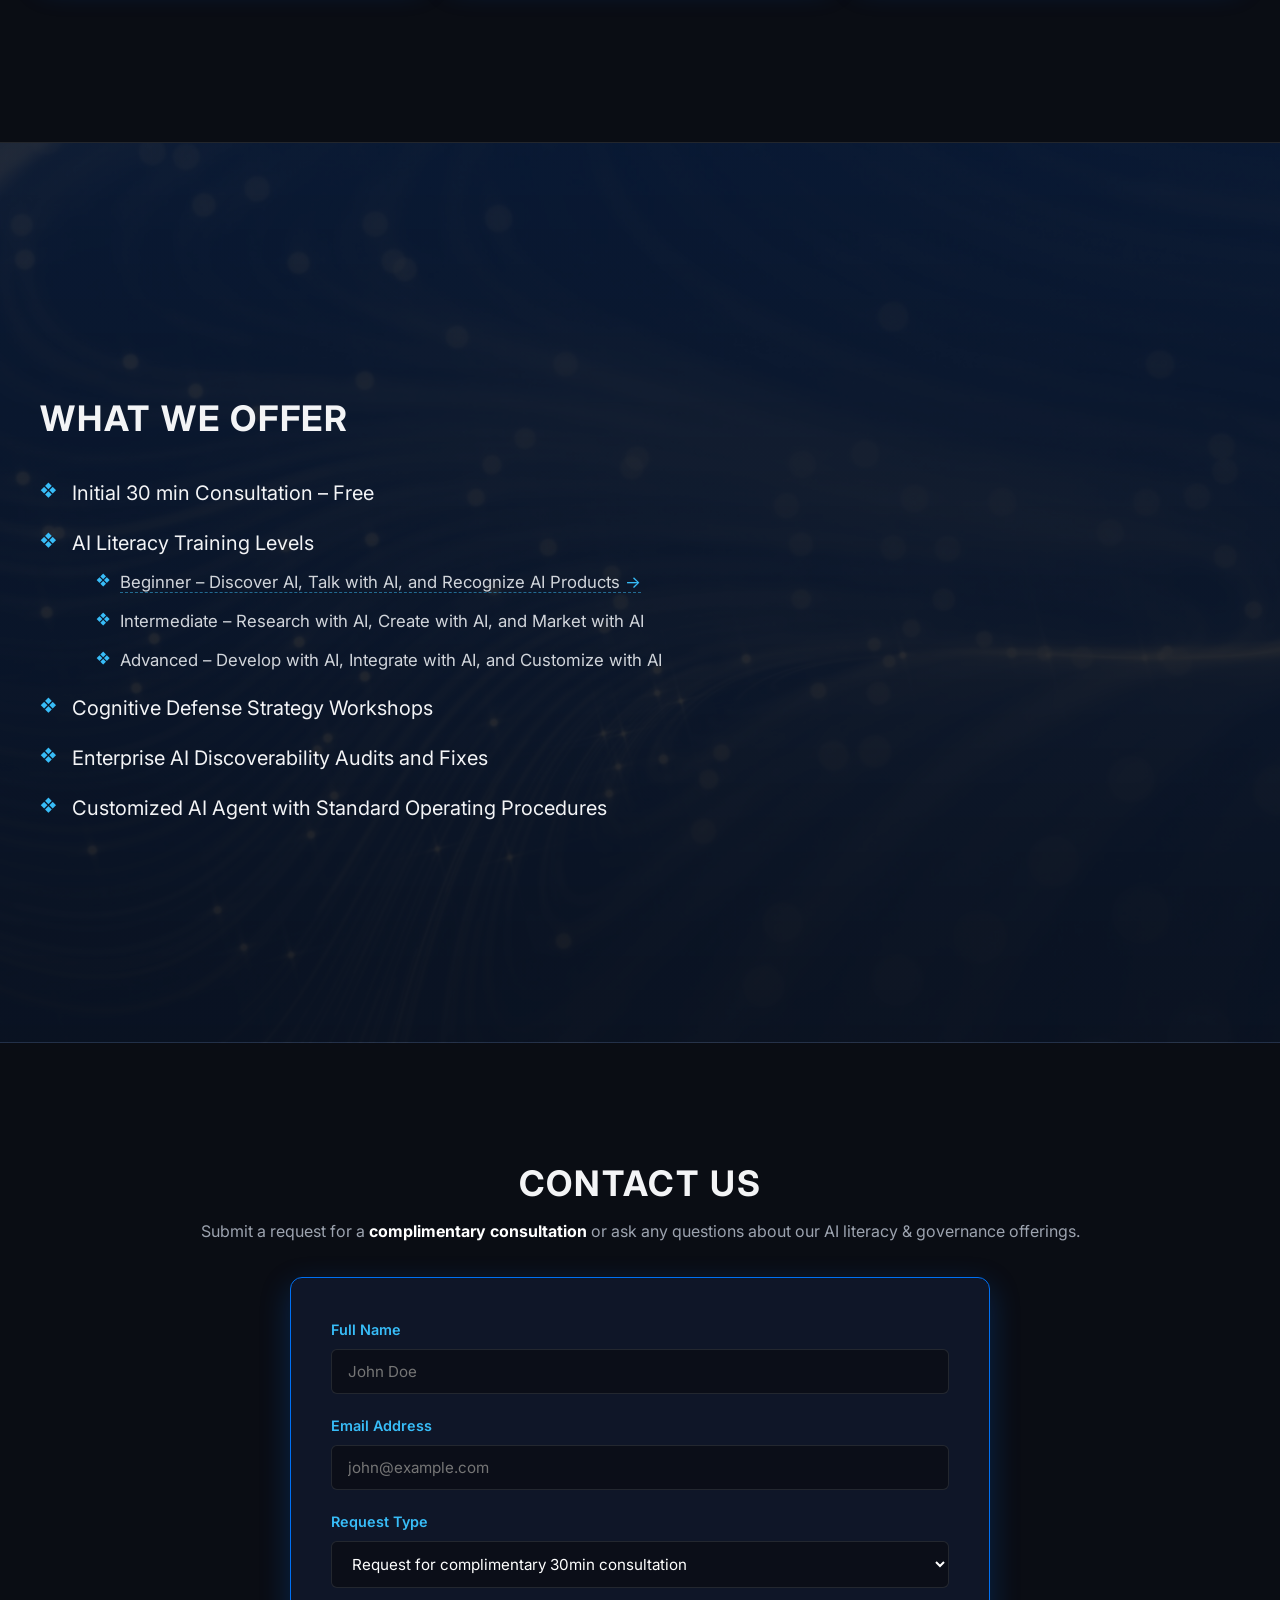
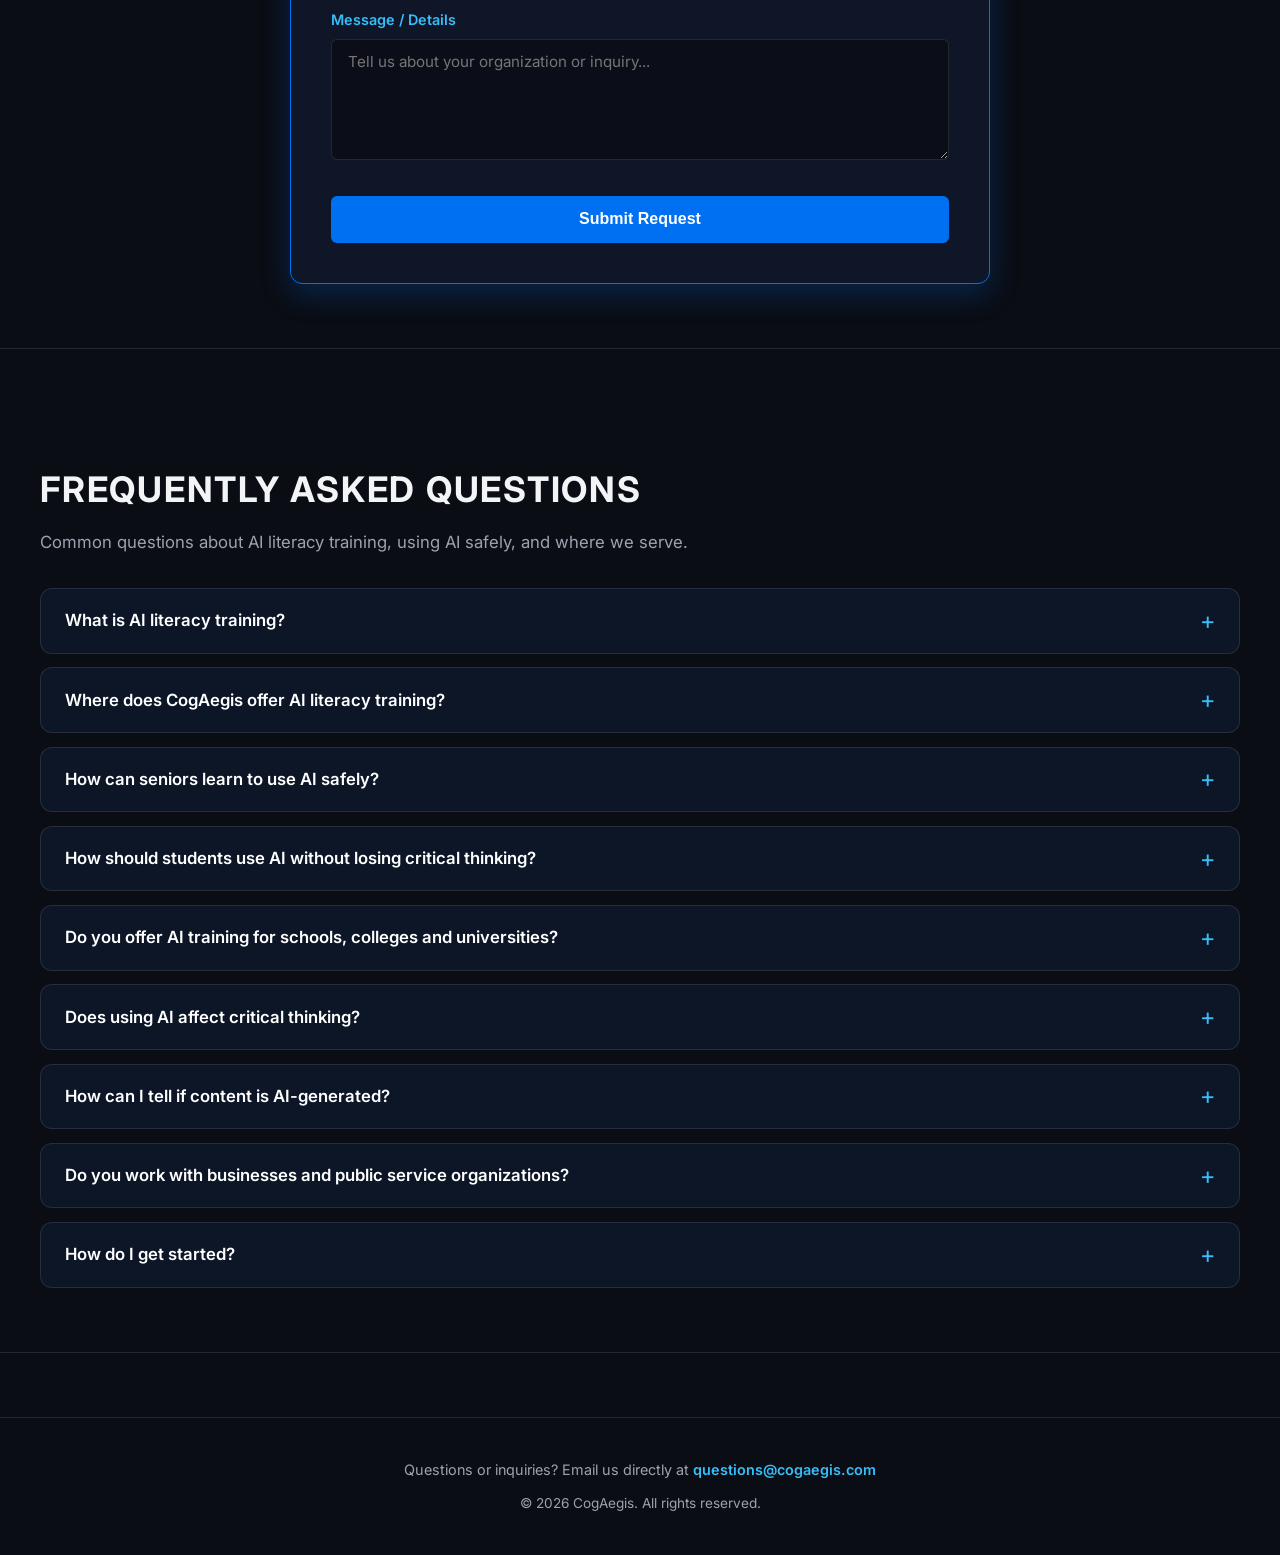
==== commit dce37b69: "Remove URLs from AI training offers in index.html Removed URLs from AI training service offers and u" ====
--- a/index.html
+++ b/index.html
@@ -142,7 +142,6 @@
             "itemOffered": {
               "@type": "Service",
               "name": "Intermediate AI literacy training",
-                "url": "https://cogaegis.com/ai-training-intermediate.html",
               "description": "Research with AI, create with AI, and market with AI."
             }
           },
@@ -151,7 +150,6 @@
             "itemOffered": {
               "@type": "Service",
               "name": "Advanced AI literacy training",
-                "url": "https://cogaegis.com/ai-training-advanced.html",
               "description": "Develop with AI, integrate with AI, and customize with AI."
             }
           },
@@ -160,7 +158,6 @@
             "itemOffered": {
               "@type": "Service",
               "name": "Cognitive Defense Strategy Workshops",
-                "url": "https://cogaegis.com/cognitive-defense-workshops.html",
               "description": "Practical habits that protect critical thinking and originality from AI overreliance."
             }
           },
@@ -2070,11 +2067,11 @@
           AI Literacy Training Levels
           <ul class="offerings-sublist">
             <li><a class="offer-link" href="ai-training-beginners.html">Beginner – Discover AI, Talk with AI, and Recognize AI Products</a></li>
-            <li><a class="offer-link" href="ai-training-intermediate.html">Intermediate – Research with AI, Create with AI, and Market with AI</a></li>
-            <li><a class="offer-link" href="ai-training-advanced.html">Advanced – Develop with AI, Integrate with AI, and Customize with AI</a></li>
+            <li>Intermediate – Research with AI, Create with AI, and Market with AI</li>
+            <li>Advanced – Develop with AI, Integrate with AI, and Customize with AI</li>
           </ul>
         </li>
-        <li><a class="offer-link" href="cognitive-defense-workshops.html">Cognitive Defense Strategy Workshops</a></li>
+        <li>Cognitive Defense Strategy Workshops</li>
         <li>Enterprise AI Discoverability Audits and Fixes</li>
         <li>Customized AI Agent with Standard Operating Procedures</li>
       </ul>
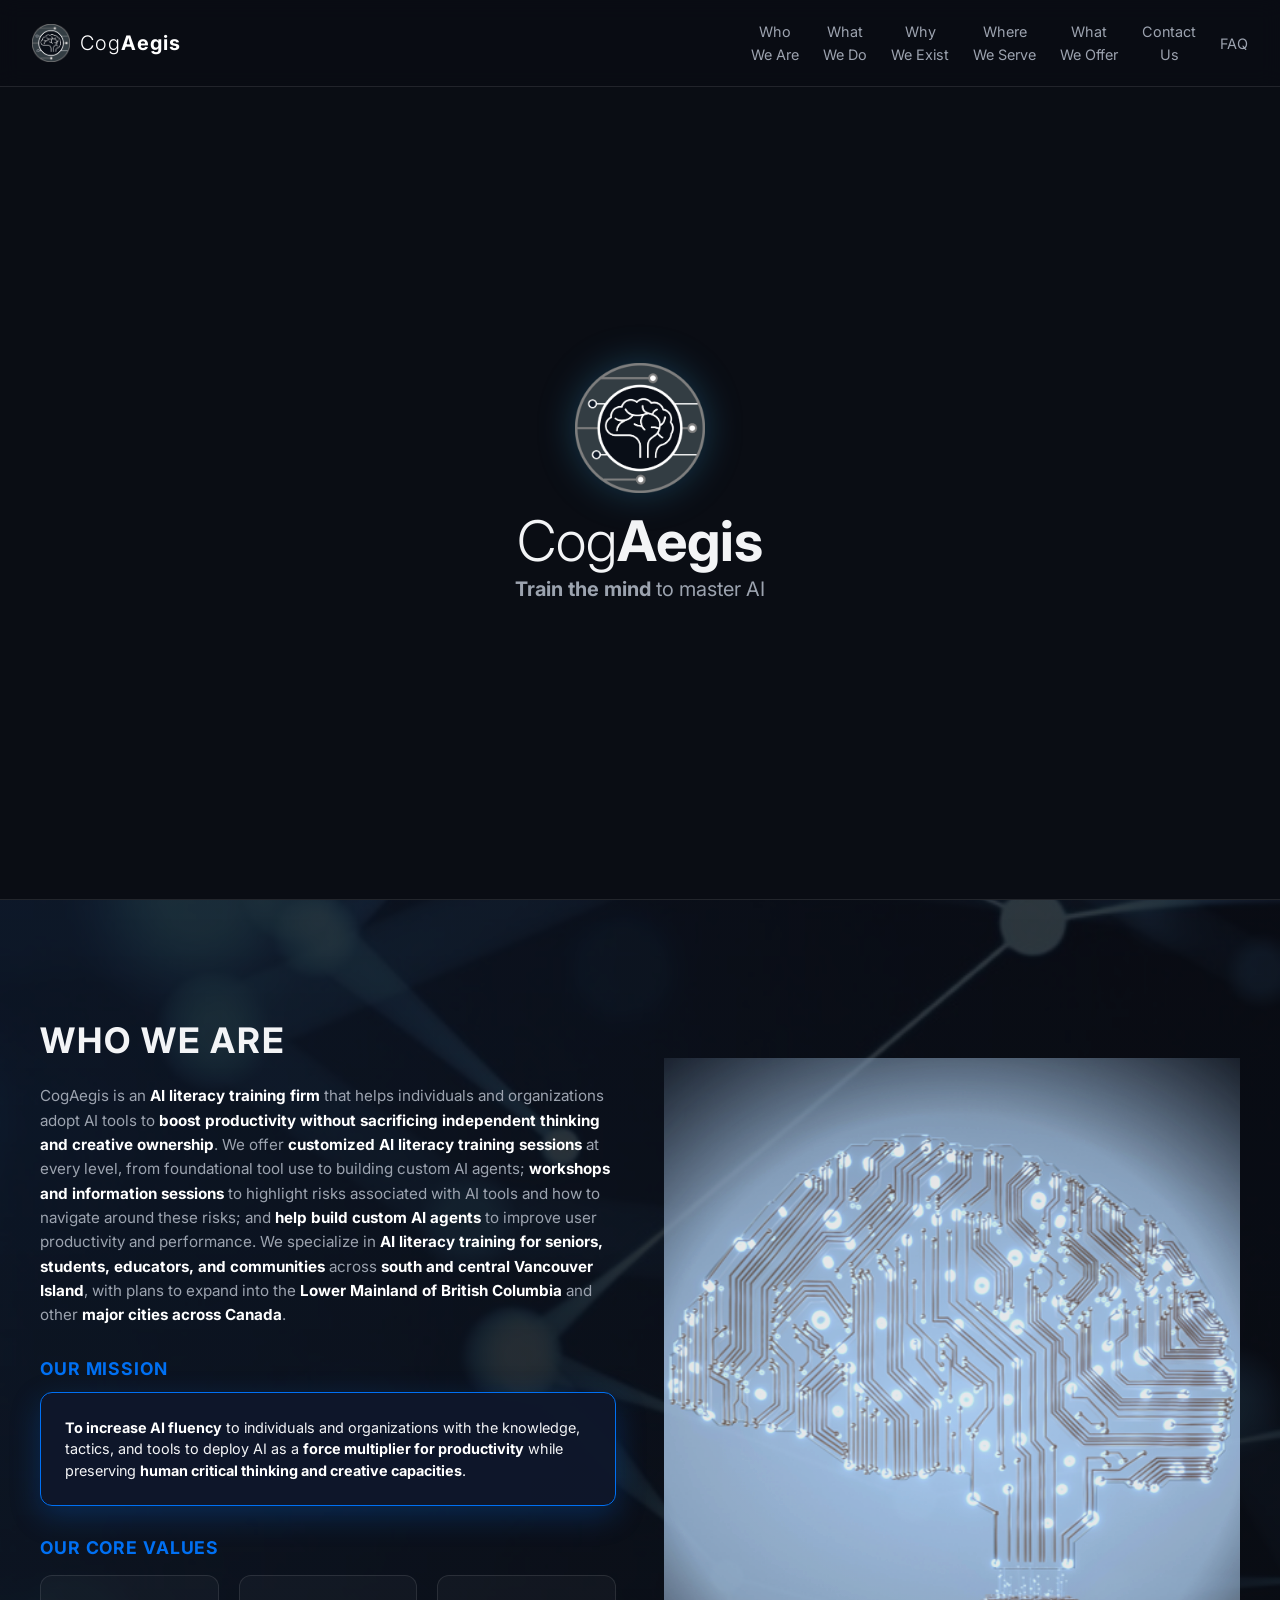
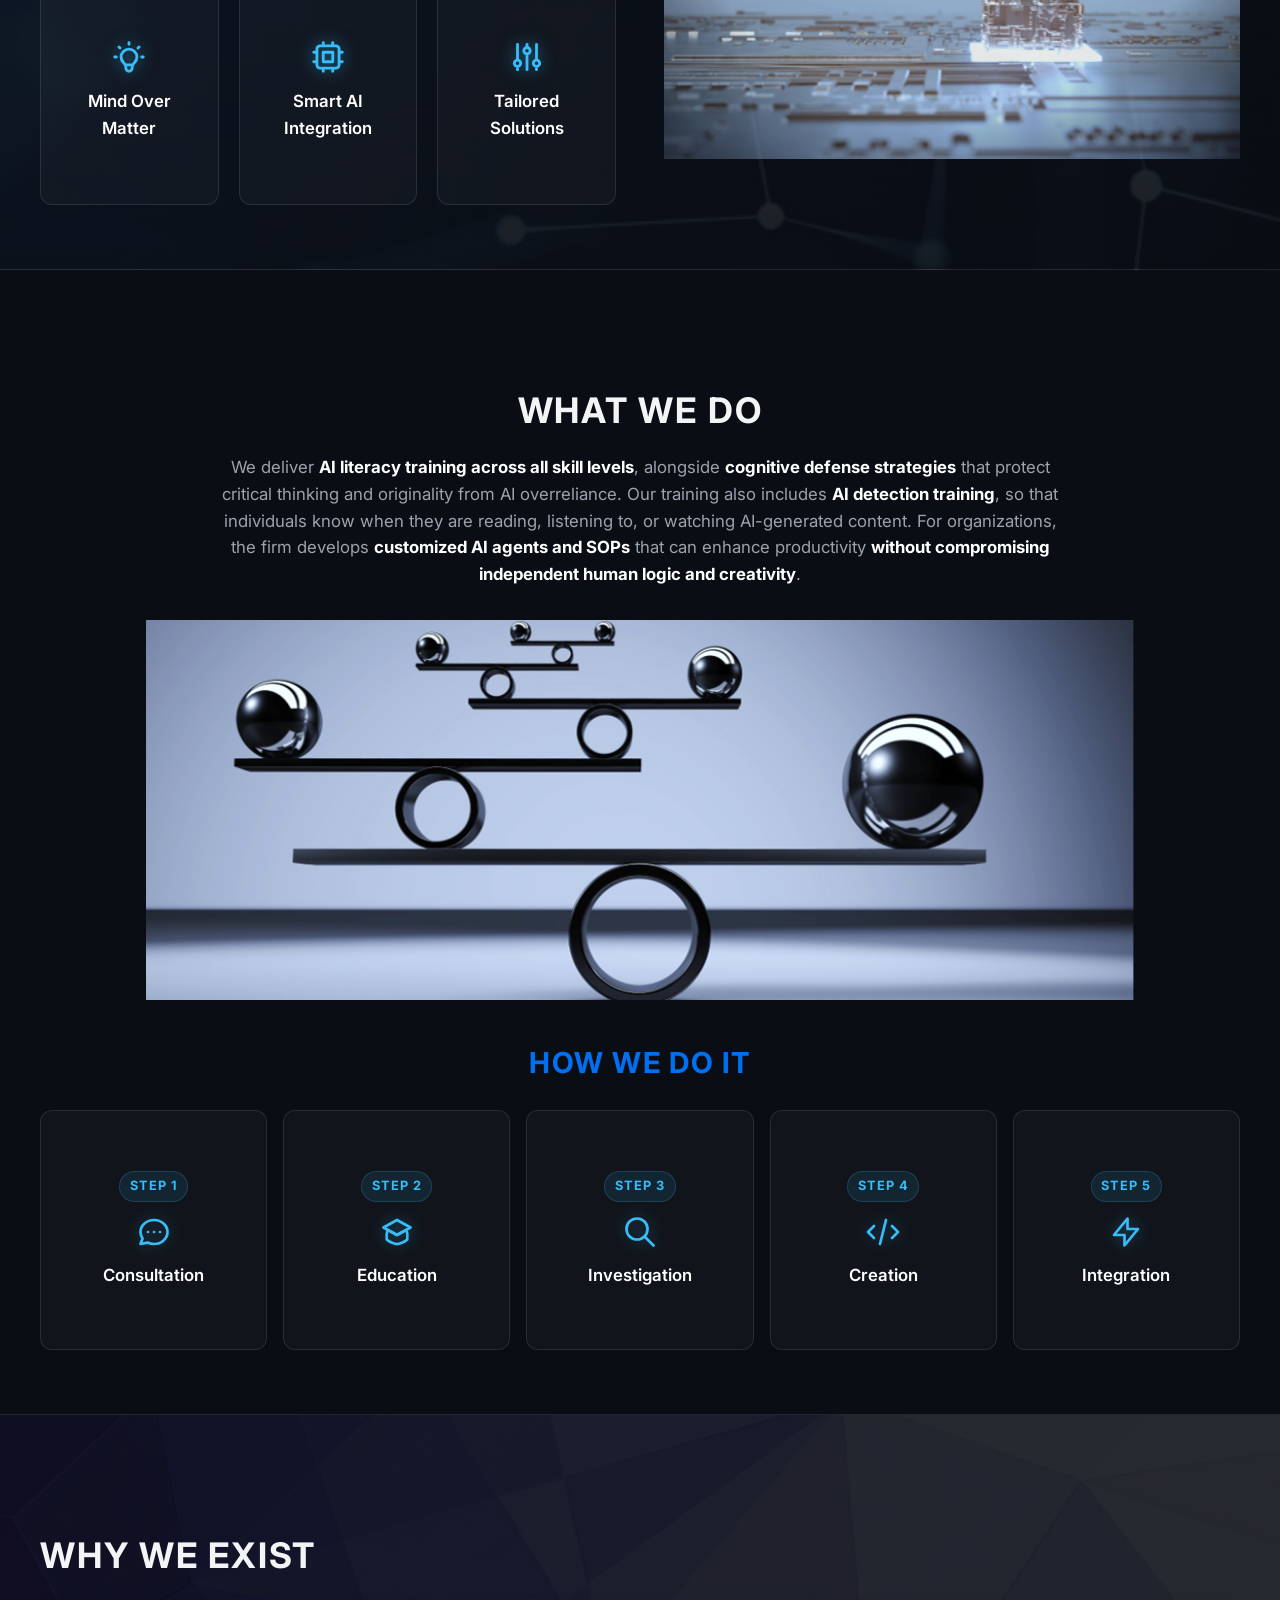
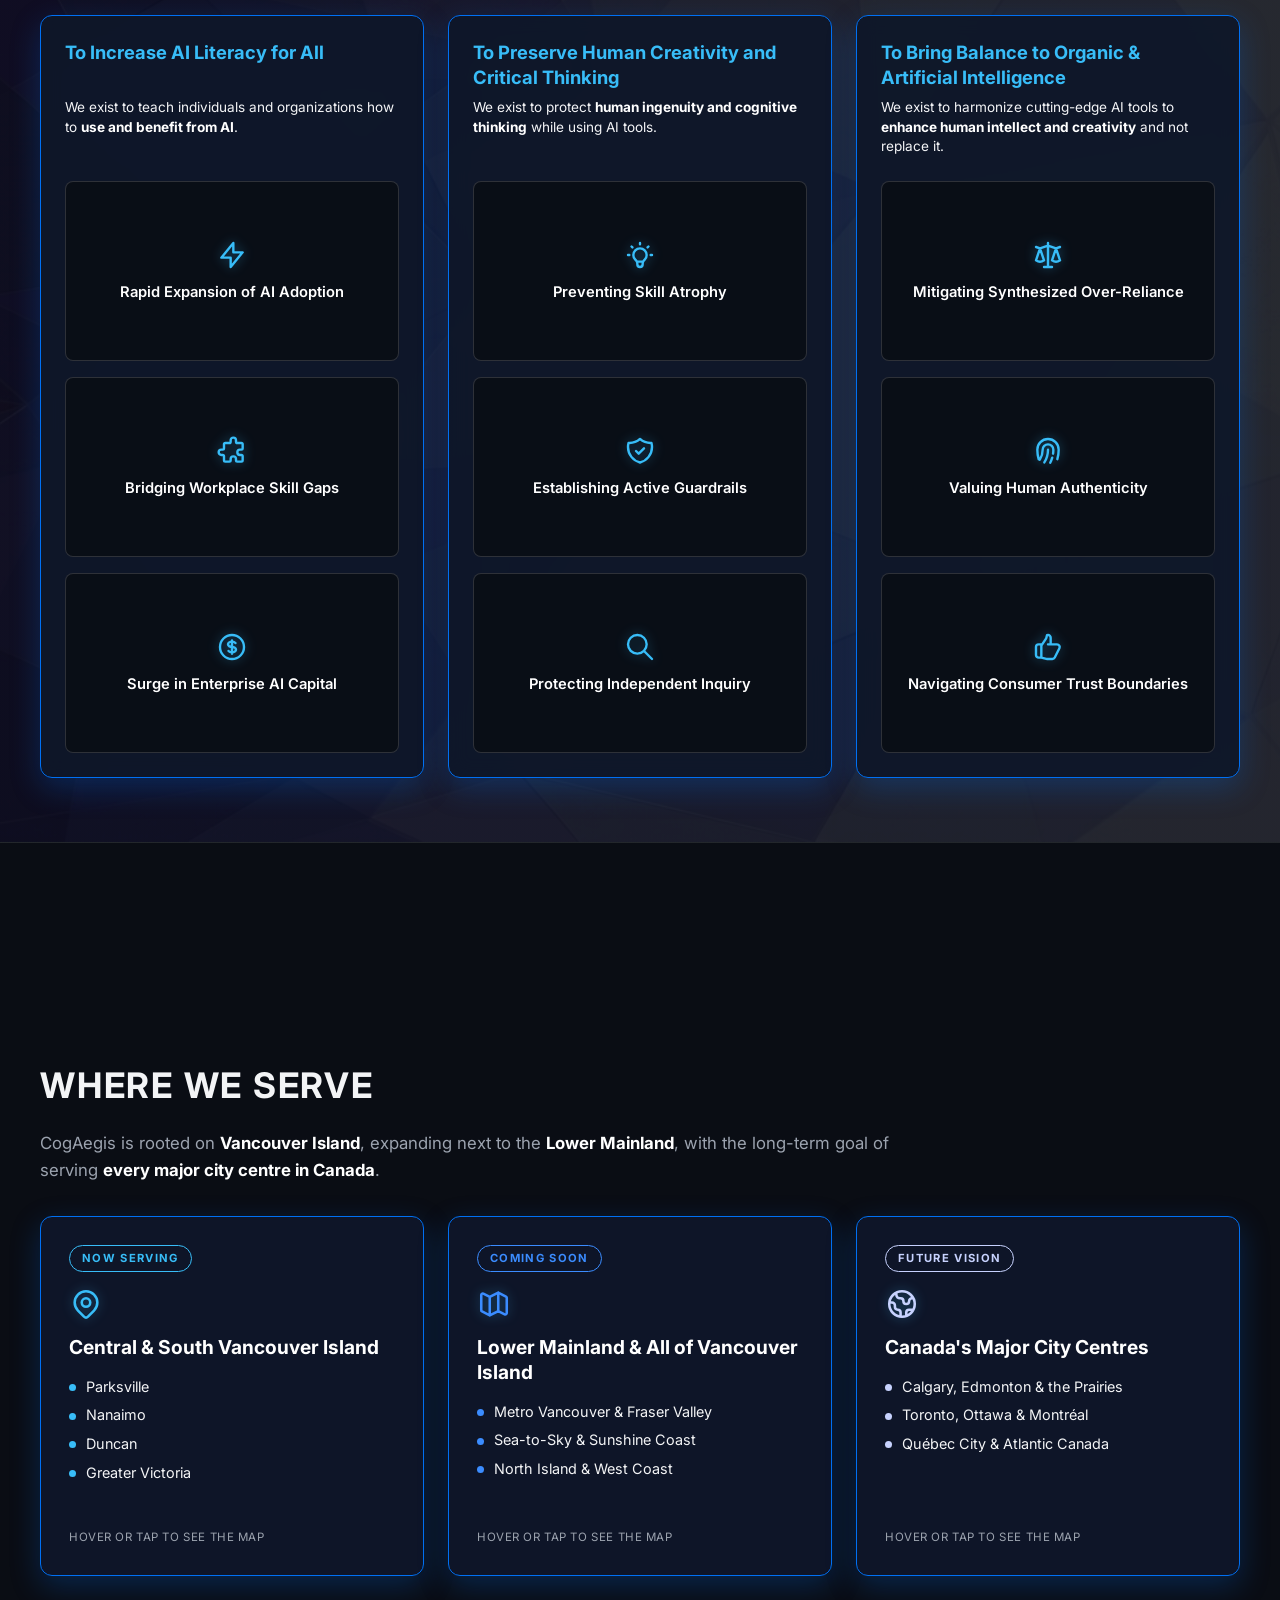
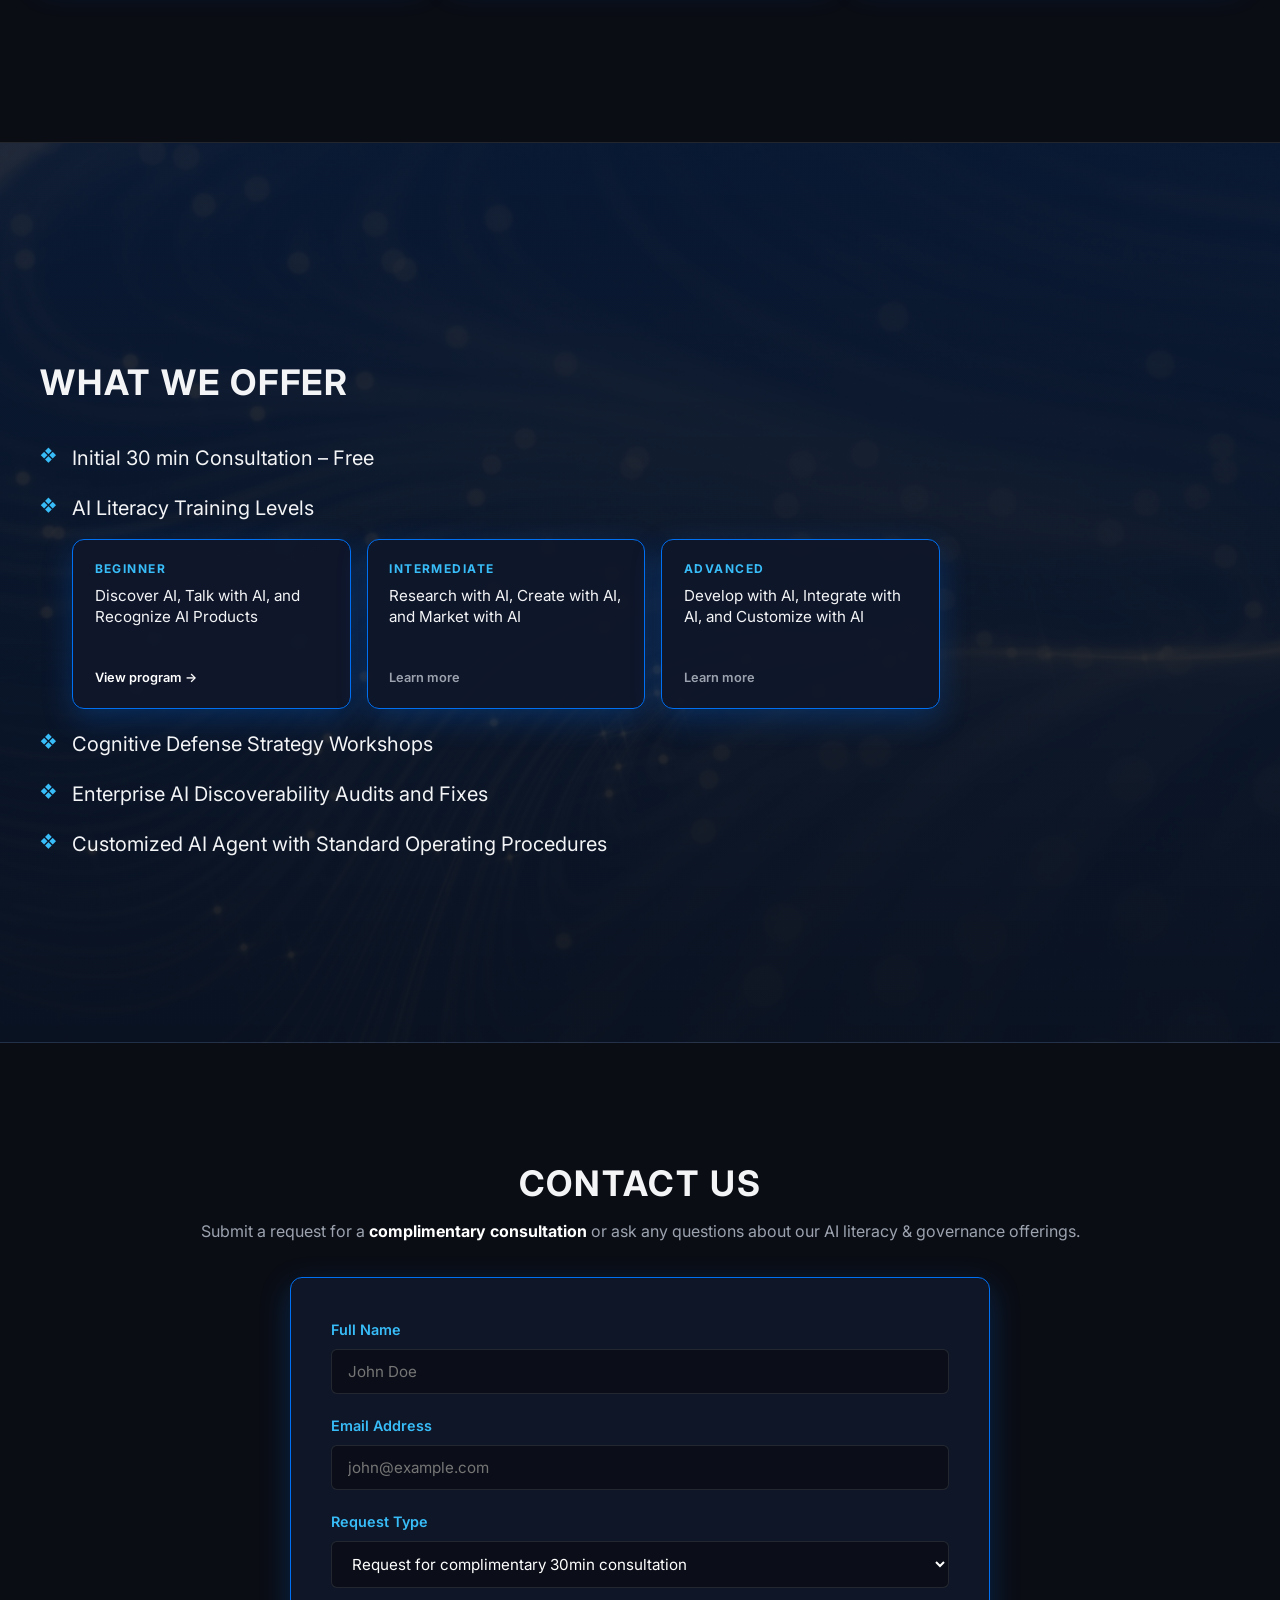
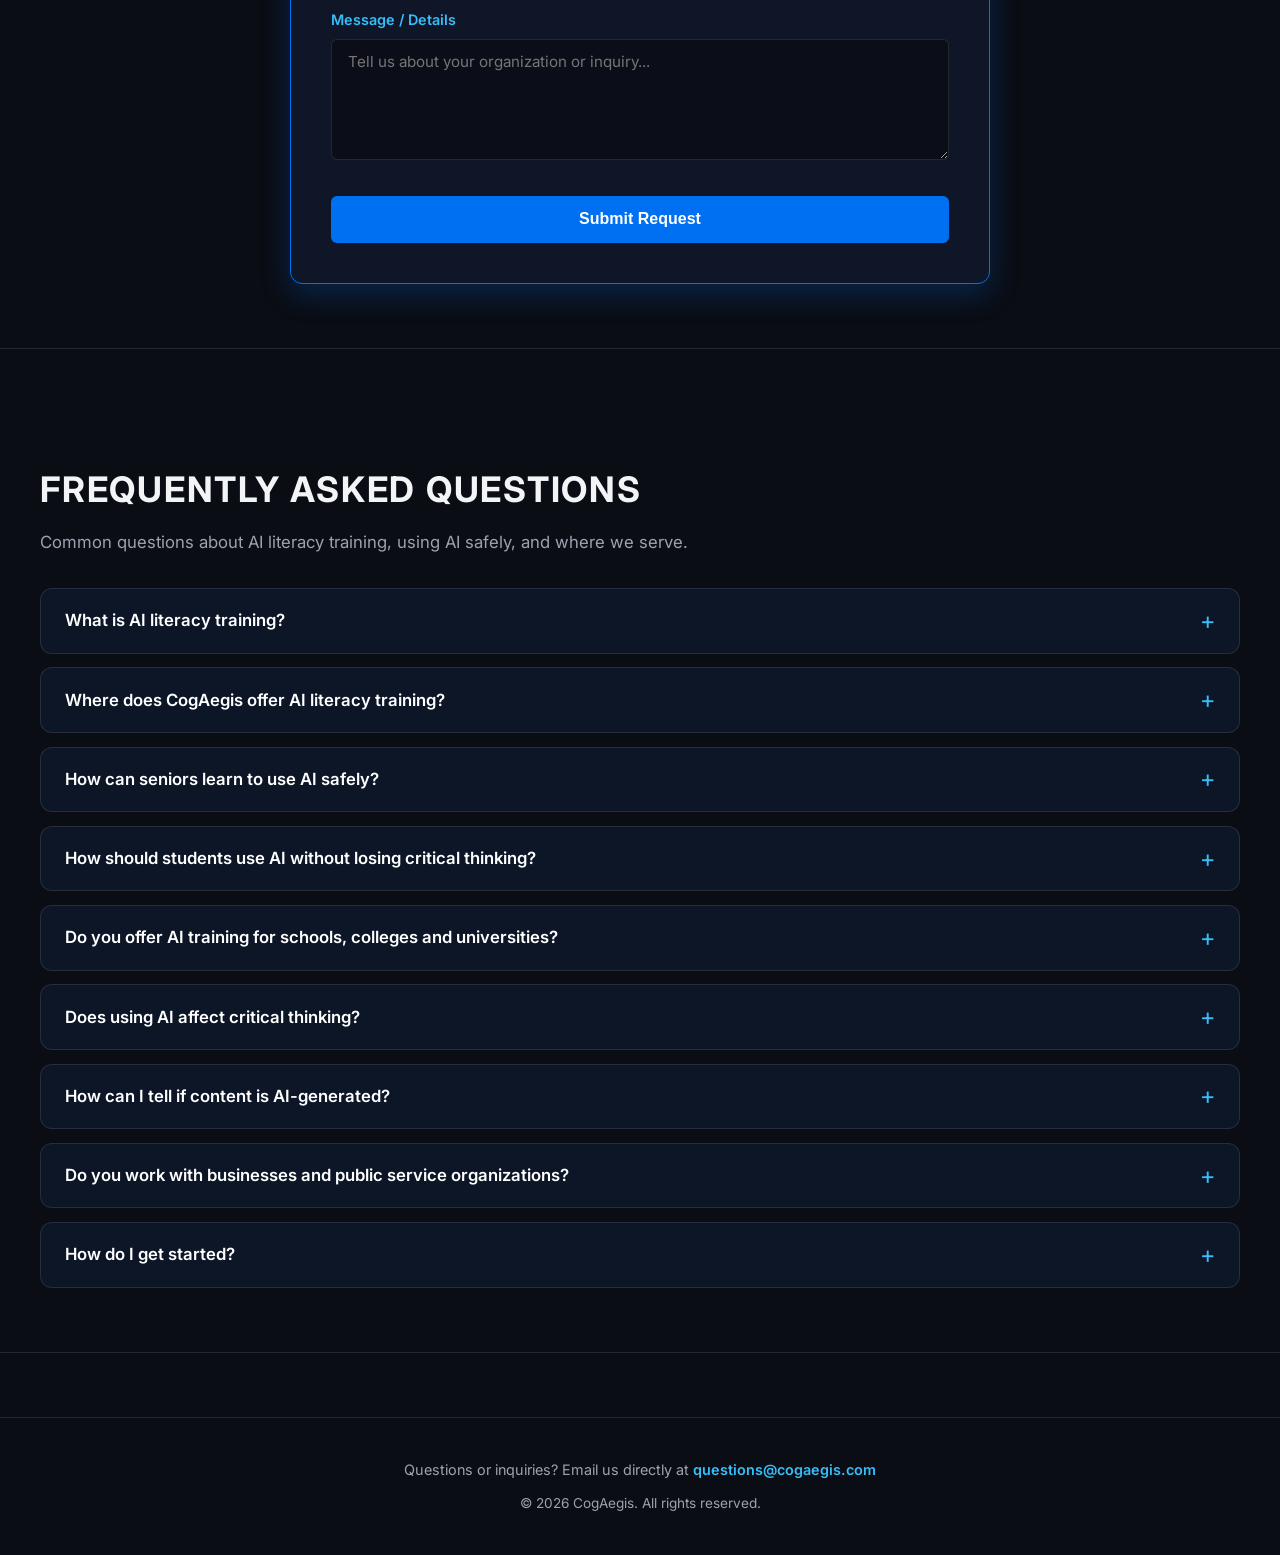
==== commit 97f21676: "Implement training level cards for AI literacy Added training level cards for AI literacy, including" ====
--- a/index.html
+++ b/index.html
@@ -1262,6 +1262,79 @@
     .offer-link::after { content: " →"; color: var(--accent-cyan); }
     .offer-link:hover { color: #fff; border-bottom-color: var(--accent-cyan); }
 
+    /* ==========================================================================
+       WHAT WE OFFER: training level cards
+       ========================================================================== */
+    .level-cards {
+      margin-top: 1rem;
+      display: grid;
+      grid-template-columns: repeat(3, 1fr);
+      gap: 1rem;
+      max-width: 900px;
+    }
+    .level-card {
+      position: relative;
+      display: block;
+      height: 170px;
+      border-radius: 12px;
+      text-decoration: none;
+      font: inherit;
+      color: inherit;
+      text-align: left;
+      cursor: pointer;
+      padding: 0;
+      border: none;
+      background: none;
+      perspective: 1000px;
+    }
+    /* Shared look for the live card and both faces of the flip cards */
+    .level-live, .level-face {
+      display: flex;
+      flex-direction: column;
+      gap: 0.45rem;
+      padding: 1.25rem 1.35rem;
+      border-radius: 12px;
+      background: rgba(15, 23, 42, 0.94);
+      border: 1px solid var(--theme-highlight-border);
+      box-shadow: var(--theme-highlight-shadow);
+    }
+    .level-live { transition: transform 0.25s, box-shadow 0.25s; }
+    .level-live:hover { transform: translateY(-3px); box-shadow: 0 14px 40px rgba(0, 112, 243, 0.45); }
+    .level-name { font-size: 0.75rem; font-weight: 700; letter-spacing: 0.12em; text-transform: uppercase; color: var(--accent-cyan); }
+    .level-desc { font-size: 0.95rem; line-height: 1.4; color: var(--text-main); }
+    .level-cta { margin-top: auto; font-size: 0.8rem; font-weight: 600; color: var(--accent-cyan); }
+    .level-live .level-cta { color: #fff; }
+
+    .level-inner {
+      position: relative;
+      display: block;
+      width: 100%;
+      height: 100%;
+      transition: transform 0.7s cubic-bezier(0.175, 0.885, 0.32, 1.275);
+      transform-style: preserve-3d;
+    }
+    .level-flip.is-flipped .level-inner { transform: rotateY(180deg); }
+    .level-face {
+      position: absolute;
+      inset: 0;
+      -webkit-backface-visibility: hidden;
+      backface-visibility: hidden;
+    }
+    .level-front .level-cta { color: var(--text-muted); }
+    .level-back {
+      transform: rotateY(180deg);
+      align-items: center;
+      justify-content: center;
+      text-align: center;
+    }
+    .level-soon { font-size: 1.3rem; font-weight: 700; color: #fff; letter-spacing: 0.04em; }
+    .level-back .level-desc { color: var(--text-muted); font-size: 0.88rem; }
+
+    @media (max-width: 900px) {
+      .level-cards { grid-template-columns: 1fr; max-width: 520px; }
+      .level-card { height: 140px; }
+    }
+
     /* Lightbox Modal Structure */
     .chart-modal { display: none; position: fixed; z-index: 2000; left: 0; top: 0; width: 100%; height: 100%; overflow: auto; background-color: rgba(0, 0, 0, 0.88); backdrop-filter: blur(8px); cursor: pointer; }
     .modal-content { background-color: #0d1117; margin: 3% auto; padding: 2.2rem; border: 1px solid var(--theme-highlight-border); border-radius: 12px; width: 85%; max-width: 820px; position: relative; box-shadow: 0 20px 50px rgba(0,0,0,0.9); cursor: default; }
@@ -2065,11 +2138,41 @@
         <li>Initial 30 min Consultation – Free</li>
         <li>
           AI Literacy Training Levels
-          <ul class="offerings-sublist">
-            <li><a class="offer-link" href="ai-training-beginners.html">Beginner – Discover AI, Talk with AI, and Recognize AI Products</a></li>
-            <li>Intermediate – Research with AI, Create with AI, and Market with AI</li>
-            <li>Advanced – Develop with AI, Integrate with AI, and Customize with AI</li>
-          </ul>
+          <div class="level-cards">
+            <!-- Beginner: live program, links to its page -->
+            <a class="level-card level-live" href="ai-training-beginners.html">
+              <span class="level-name">Beginner</span>
+              <span class="level-desc">Discover AI, Talk with AI, and Recognize AI Products</span>
+              <span class="level-cta">View program →</span>
+            </a>
+            <!-- Intermediate & Advanced: flip to "Coming soon" until their pages are ready -->
+            <button type="button" class="level-card level-flip" aria-label="Intermediate: Research with AI, Create with AI, and Market with AI. Coming soon.">
+              <span class="level-inner">
+                <span class="level-face level-front">
+                  <span class="level-name">Intermediate</span>
+                  <span class="level-desc">Research with AI, Create with AI, and Market with AI</span>
+                  <span class="level-cta">Learn more</span>
+                </span>
+                <span class="level-face level-back">
+                  <span class="level-soon">Coming Soon</span>
+                  <span class="level-desc">Our Intermediate program is in development.</span>
+                </span>
+              </span>
+            </button>
+            <button type="button" class="level-card level-flip" aria-label="Advanced: Develop with AI, Integrate with AI, and Customize with AI. Coming soon.">
+              <span class="level-inner">
+                <span class="level-face level-front">
+                  <span class="level-name">Advanced</span>
+                  <span class="level-desc">Develop with AI, Integrate with AI, and Customize with AI</span>
+                  <span class="level-cta">Learn more</span>
+                </span>
+                <span class="level-face level-back">
+                  <span class="level-soon">Coming Soon</span>
+                  <span class="level-desc">Our Advanced program is in development.</span>
+                </span>
+              </span>
+            </button>
+          </div>
         </li>
         <li>Cognitive Defense Strategy Workshops</li>
         <li>Enterprise AI Discoverability Audits and Fixes</li>
@@ -2280,6 +2383,18 @@
         });
       });
 
+      // What We Offer: Intermediate/Advanced cards flip to "Coming soon"; tap again or anywhere else to flip back
+      const levelFlips = document.querySelectorAll('.level-flip');
+      levelFlips.forEach(card => {
+        card.addEventListener('click', (e) => {
+          e.stopPropagation();
+          const wasFlipped = card.classList.contains('is-flipped');
+          levelFlips.forEach(c => c.classList.remove('is-flipped'));
+          if (!wasFlipped) card.classList.add('is-flipped');
+        });
+      });
+      document.addEventListener('click', () => levelFlips.forEach(c => c.classList.remove('is-flipped')));
+
       const allCards = document.querySelectorAll('.value-flip-card, .chart-mini-card, .step-flip-card');
 
       allCards.forEach(card => {
